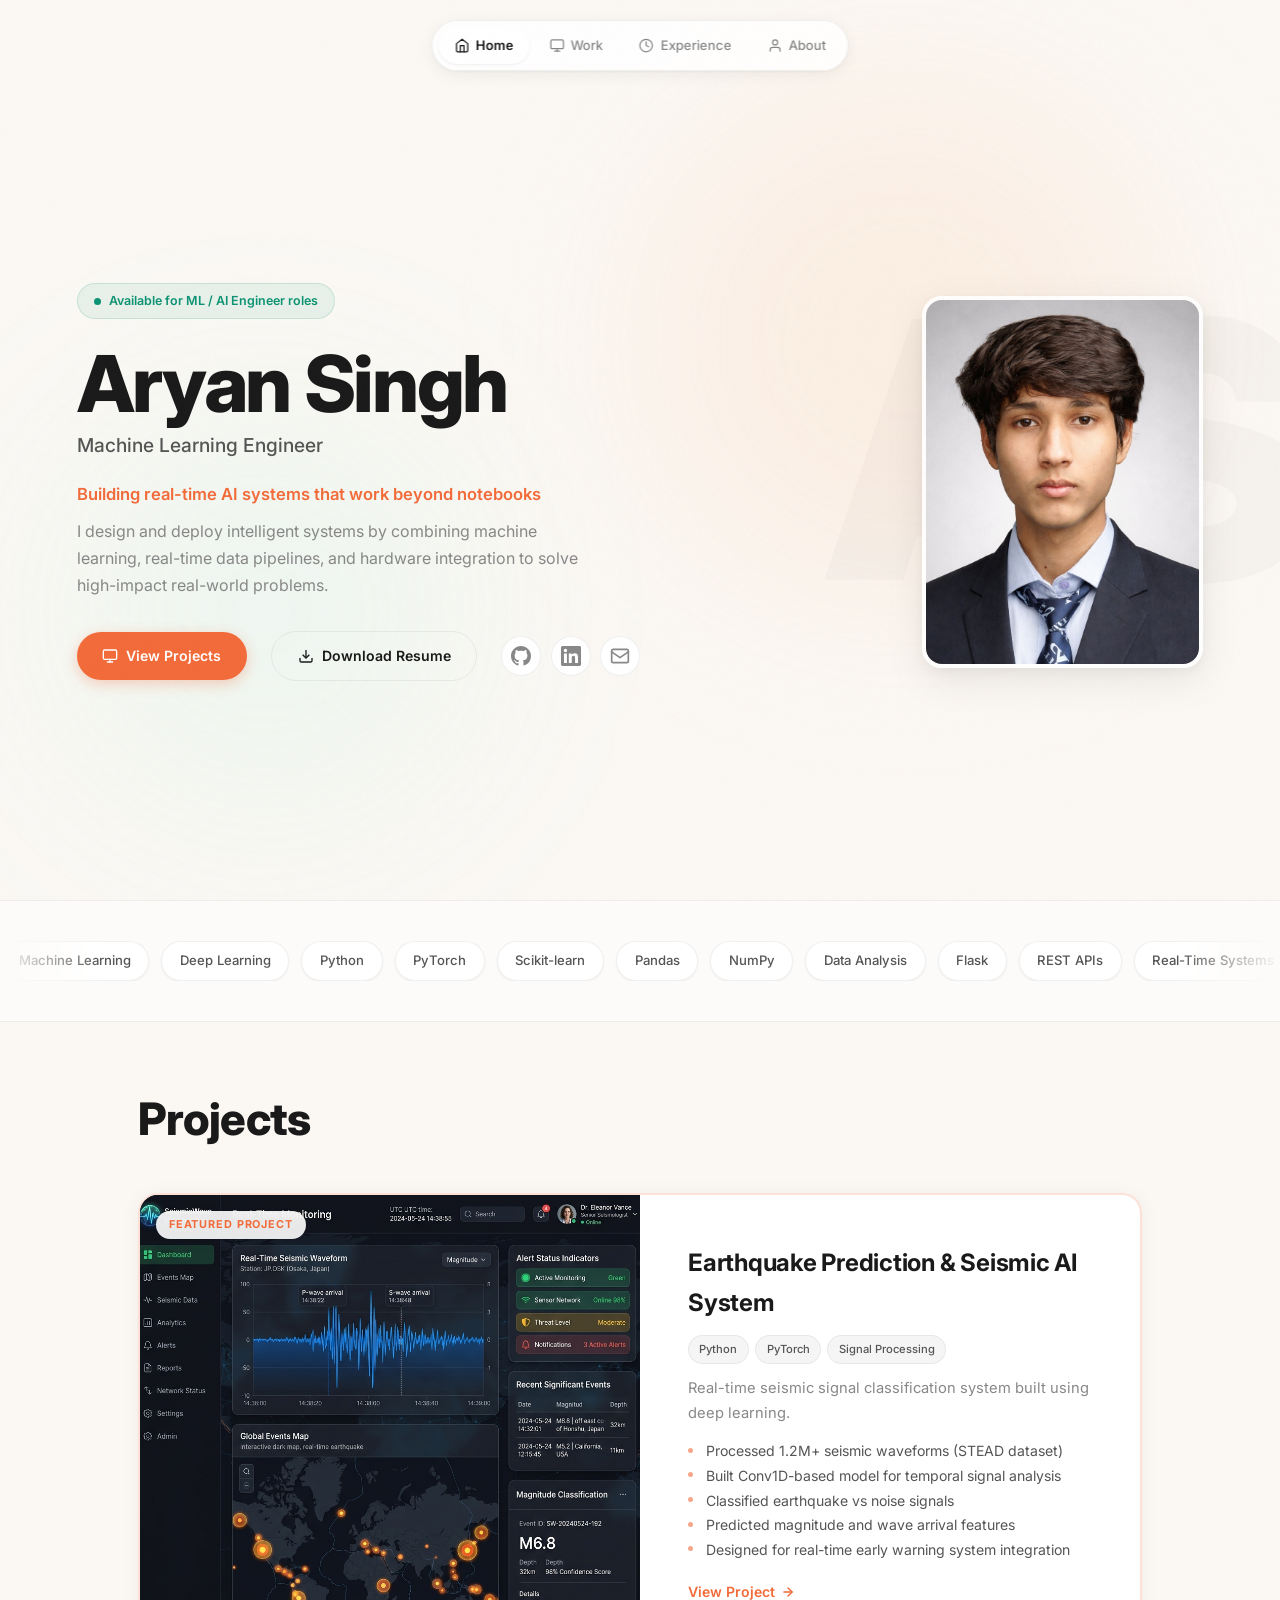
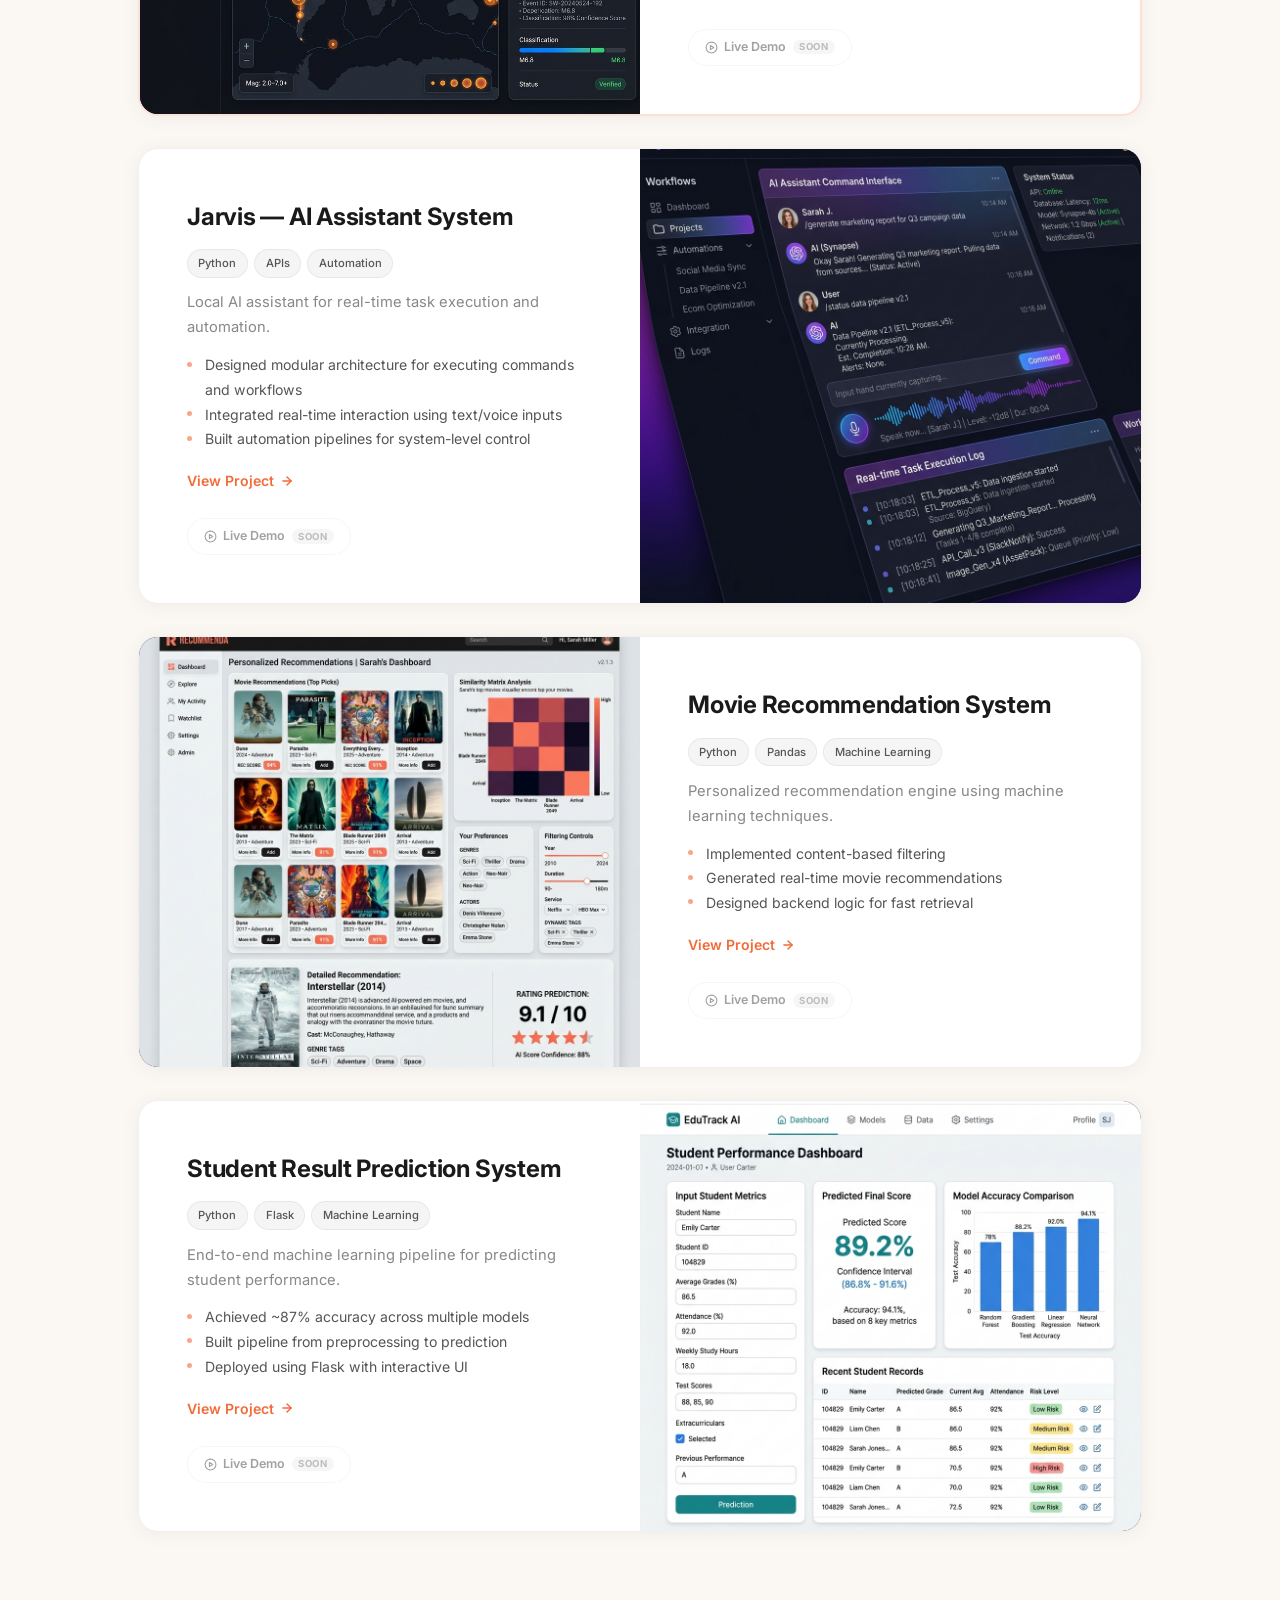
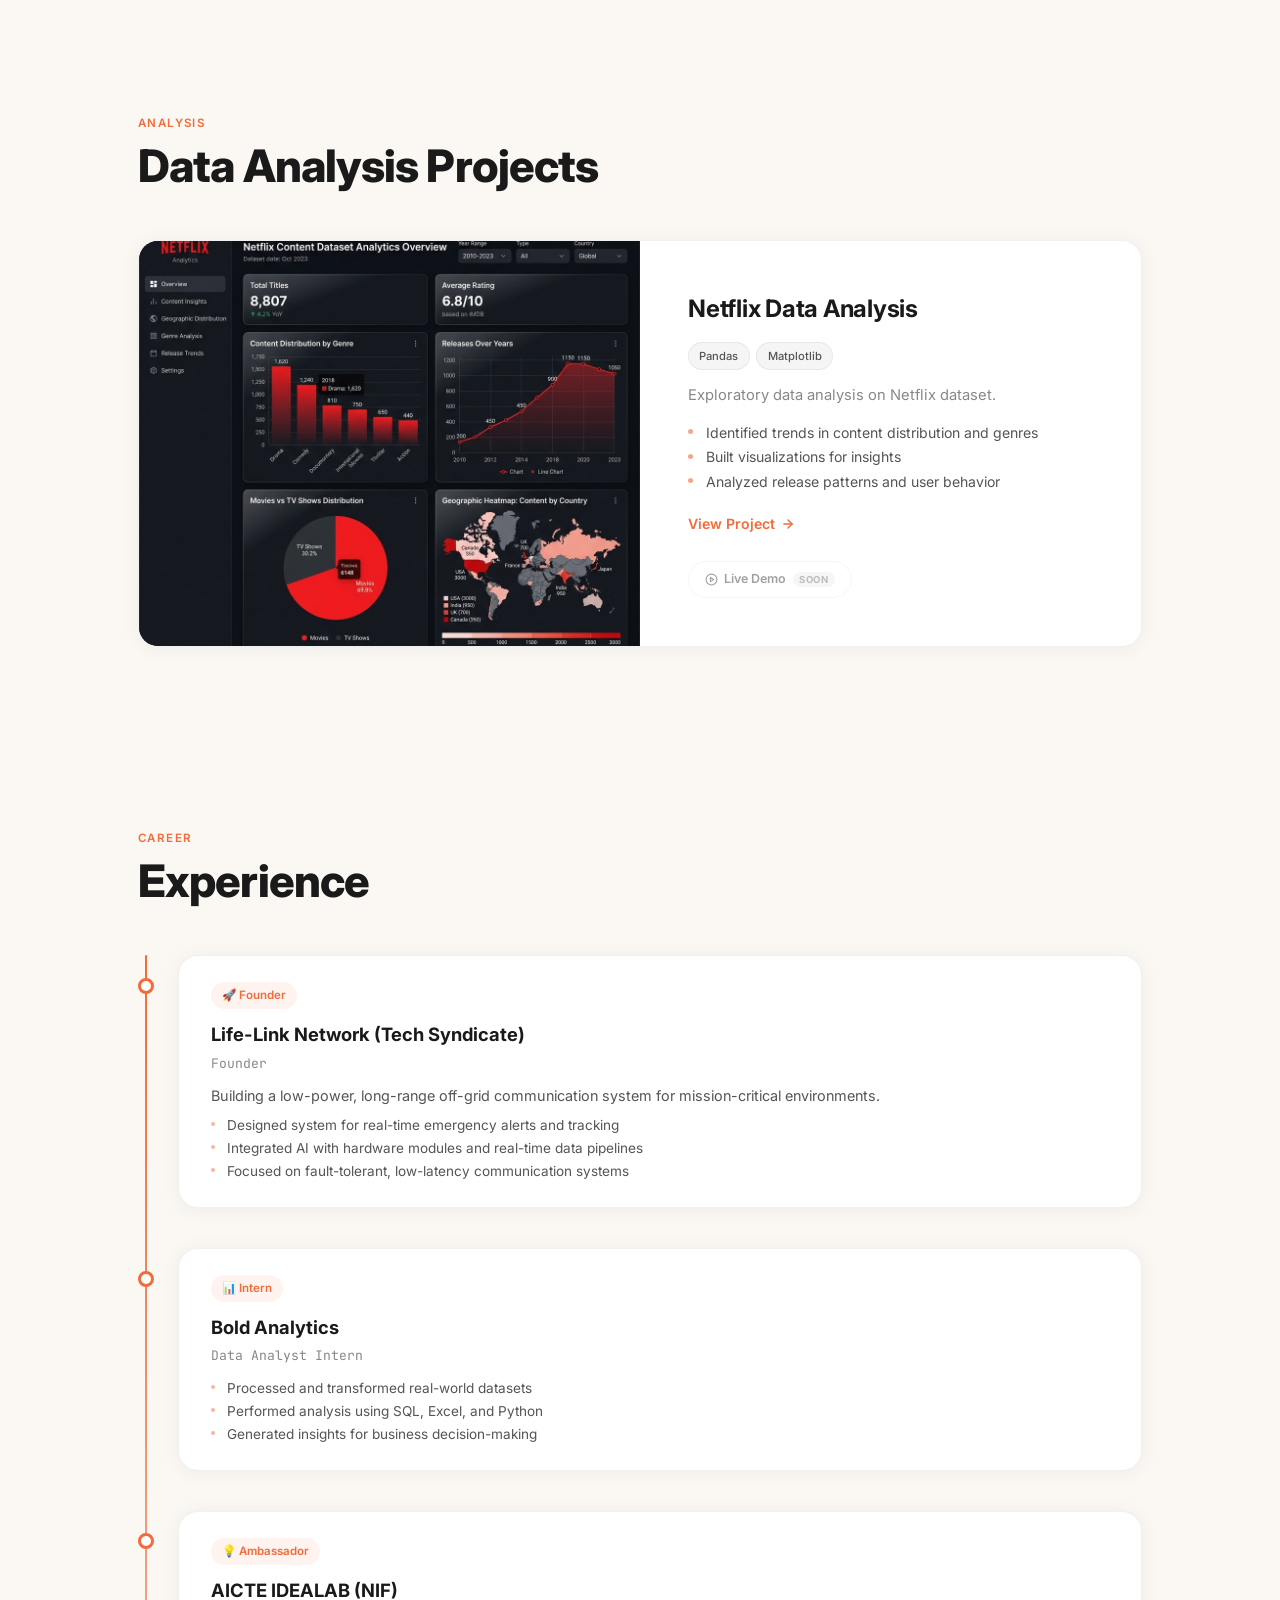
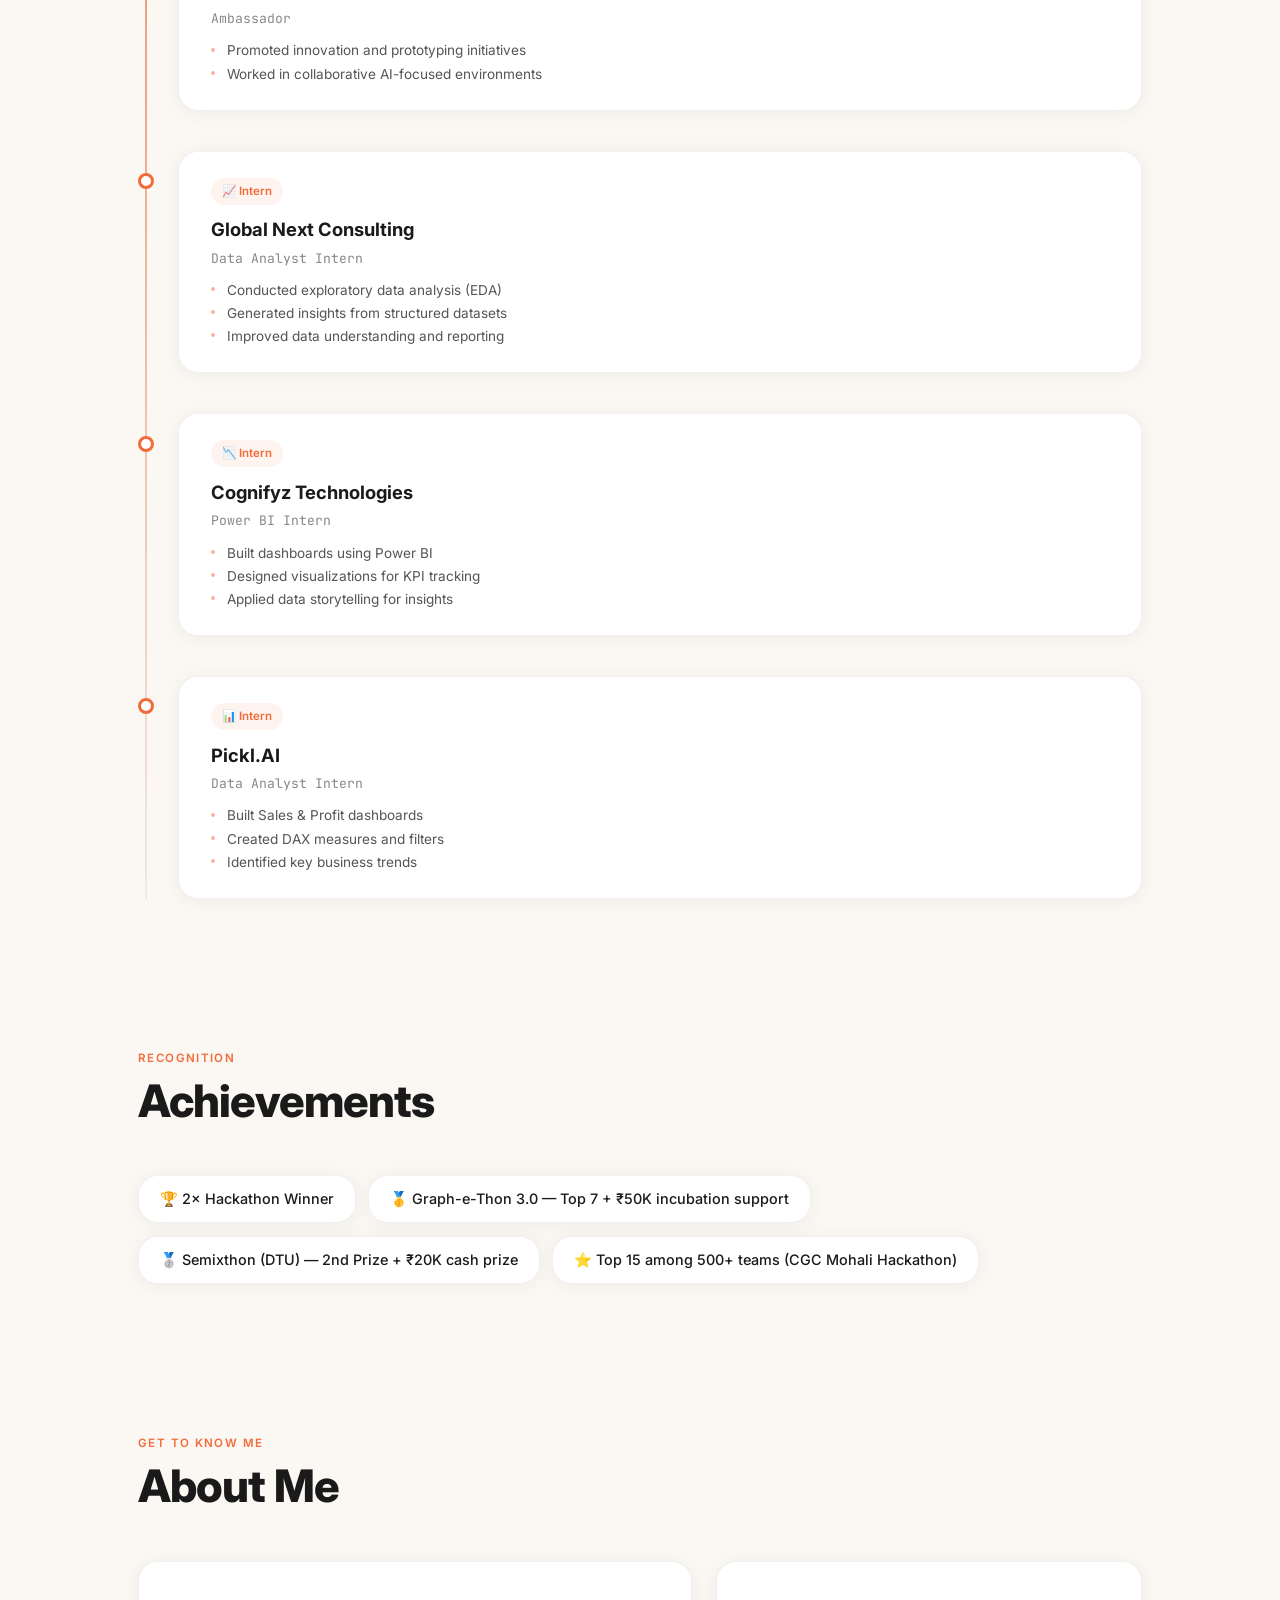
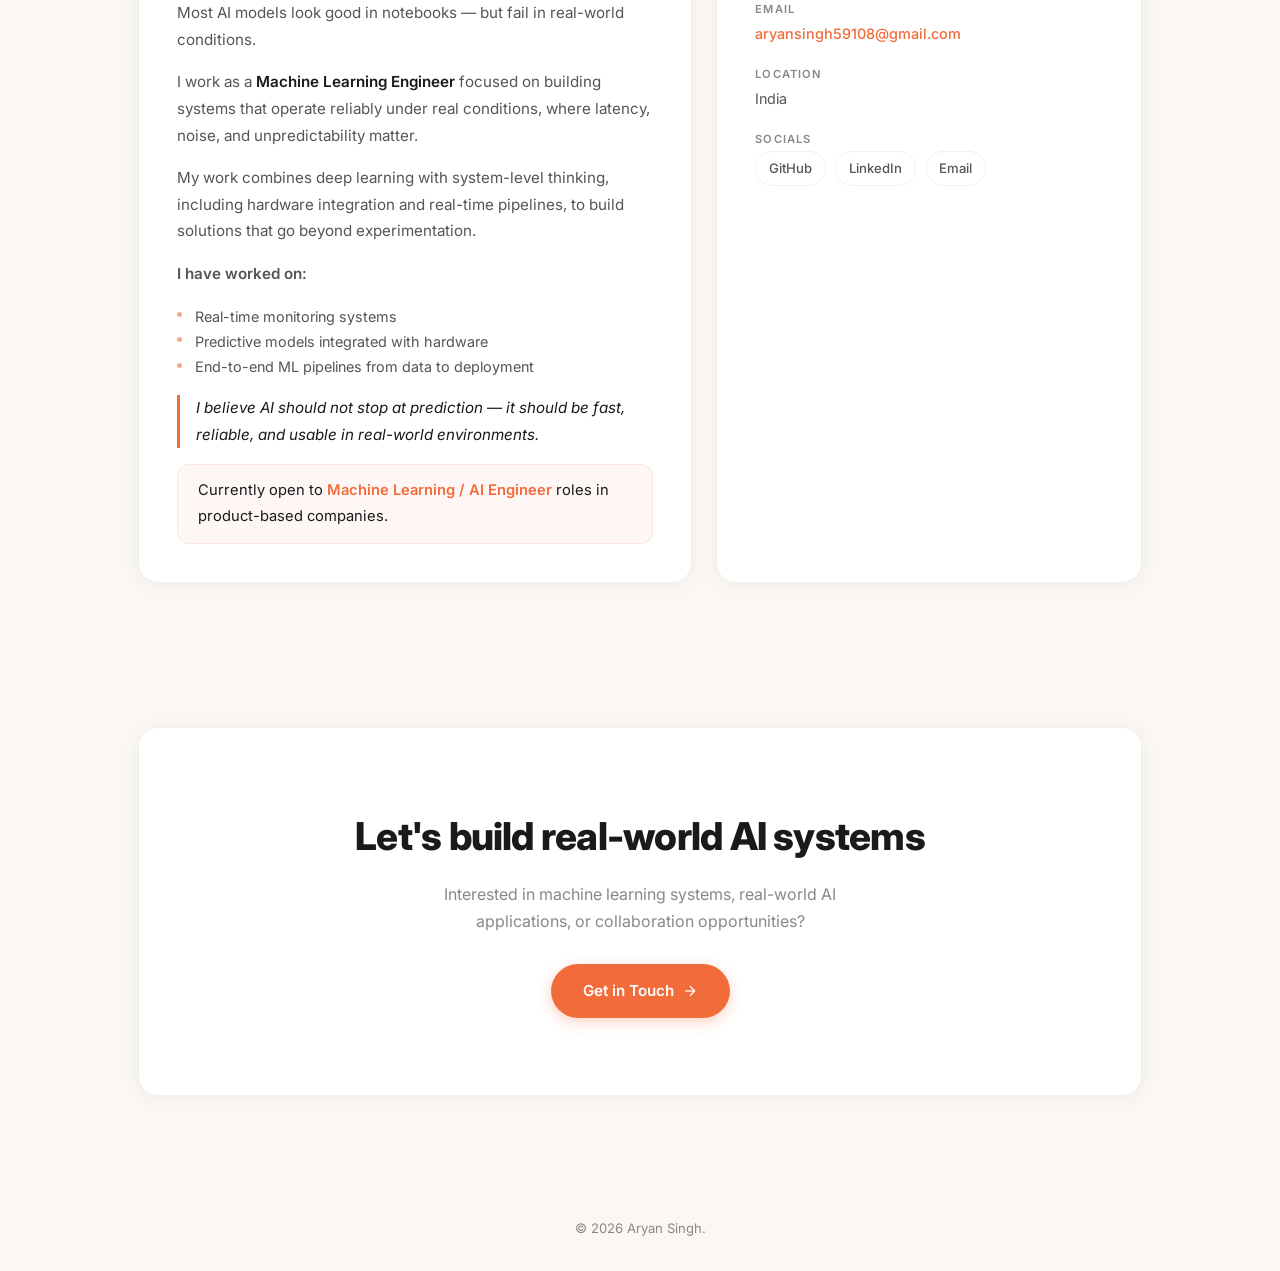
==== index.html @ 91d0535b "Initial portfolio setup" ====
<!doctype html>
<html lang="en">
  <head>
    <meta charset="utf-8" />
    <meta name="viewport" content="width=device-width, initial-scale=1" />
    <title>Aryan Singh — Machine Learning Engineer</title>
    <meta name="description" content="Aryan Singh is a Machine Learning Engineer building real-time AI systems that work beyond notebooks — combining deep learning, real-time pipelines, and hardware integration." />
    <link rel="preconnect" href="https://fonts.googleapis.com" />
    <link rel="preconnect" href="https://fonts.gstatic.com" crossorigin />
    <link href="https://fonts.googleapis.com/css2?family=Inter:wght@400;500;600;700;800;900&family=JetBrains+Mono:wght@400;500&display=swap" rel="stylesheet" />
    <link rel="stylesheet" href="css/styles.css" />
  </head>
  <body>

    <!-- Grain overlay -->
    <div class="grain" aria-hidden="true"></div>

    <!-- ─── FLOATING NAV ─── -->
    <nav class="floating-nav" id="floating-nav">
      <a href="#hero" class="nav-pill active" data-section="hero">
        <svg width="16" height="16" viewBox="0 0 24 24" fill="none" stroke="currentColor" stroke-width="2" stroke-linecap="round" stroke-linejoin="round"><path d="M3 9l9-7 9 7v11a2 2 0 01-2 2H5a2 2 0 01-2-2z"/><polyline points="9 22 9 12 15 12 15 22"/></svg>
        <span>Home</span>
      </a>
      <a href="#projects" class="nav-pill" data-section="projects">
        <svg width="16" height="16" viewBox="0 0 24 24" fill="none" stroke="currentColor" stroke-width="2" stroke-linecap="round" stroke-linejoin="round"><rect x="2" y="3" width="20" height="14" rx="2"/><line x1="8" y1="21" x2="16" y2="21"/><line x1="12" y1="17" x2="12" y2="21"/></svg>
        <span>Work</span>
      </a>
      <a href="#experience" class="nav-pill" data-section="experience">
        <svg width="16" height="16" viewBox="0 0 24 24" fill="none" stroke="currentColor" stroke-width="2" stroke-linecap="round" stroke-linejoin="round"><circle cx="12" cy="12" r="10"/><polyline points="12 6 12 12 16 14"/></svg>
        <span>Experience</span>
      </a>
      <a href="#about" class="nav-pill" data-section="about">
        <svg width="16" height="16" viewBox="0 0 24 24" fill="none" stroke="currentColor" stroke-width="2" stroke-linecap="round" stroke-linejoin="round"><path d="M20 21v-2a4 4 0 00-4-4H8a4 4 0 00-4 4v2"/><circle cx="12" cy="7" r="4"/></svg>
        <span>About</span>
      </a>
    </nav>

    <main>

      <!-- ─── HERO ─── -->
      <section class="hero" id="hero">
        <div class="hero-bg-initials" aria-hidden="true">AS</div>
        <div class="hero-glow hero-glow--peach" aria-hidden="true"></div>
        <div class="hero-glow hero-glow--mint" aria-hidden="true"></div>

        <div class="hero-content">
          <div class="availability-pill">
            <span class="avail-dot"></span>
            Available for ML / AI Engineer roles
          </div>

          <h1 class="hero-name">Aryan Singh</h1>
          <p class="hero-role">Machine Learning Engineer</p>
          <p class="hero-headline">Building real-time AI systems that work beyond notebooks</p>

          <p class="hero-intro">I design and deploy intelligent systems by combining machine learning, real-time data pipelines, and hardware integration to solve high-impact real-world problems.</p>

          <div class="hero-actions">
            <a class="btn btn-primary" href="#projects">
              <svg width="16" height="16" viewBox="0 0 24 24" fill="none" stroke="currentColor" stroke-width="2" stroke-linecap="round" stroke-linejoin="round"><rect x="2" y="3" width="20" height="14" rx="2"/><line x1="8" y1="21" x2="16" y2="21"/><line x1="12" y1="17" x2="12" y2="21"/></svg>
              View Projects
            </a>
            <a class="btn btn-ghost" href="#">
              <svg width="16" height="16" viewBox="0 0 24 24" fill="none" stroke="currentColor" stroke-width="2"><path d="M21 15v4a2 2 0 01-2 2H5a2 2 0 01-2-2v-4"/><polyline points="7 10 12 15 17 10"/><line x1="12" y1="15" x2="12" y2="3"/></svg>
              Download Resume
            </a>
            <div class="hero-socials">
              <a href="https://github.com/aryan-singh69" target="_blank" rel="noreferrer" aria-label="GitHub" class="social-icon">
                <svg width="20" height="20" viewBox="0 0 24 24" fill="currentColor"><path d="M12 0C5.37 0 0 5.37 0 12c0 5.31 3.435 9.795 8.205 11.385.6.105.825-.255.825-.57 0-.285-.015-1.23-.015-2.235-3.015.555-3.795-.735-4.035-1.41-.135-.345-.72-1.41-1.23-1.695-.42-.225-1.02-.78-.015-.795.945-.015 1.62.87 1.845 1.23 1.08 1.815 2.805 1.305 3.495.99.105-.78.42-1.305.765-1.605-2.67-.3-5.46-1.335-5.46-5.925 0-1.305.465-2.385 1.23-3.225-.12-.3-.54-1.53.12-3.18 0 0 1.005-.315 3.3 1.23.96-.27 1.98-.405 3-.405s2.04.135 3 .405c2.295-1.56 3.3-1.23 3.3-1.23.66 1.65.24 2.88.12 3.18.765.84 1.23 1.905 1.23 3.225 0 4.605-2.805 5.625-5.475 5.925.435.375.81 1.095.81 2.22 0 1.605-.015 2.895-.015 3.3 0 .315.225.69.825.57A12.02 12.02 0 0024 12c0-6.63-5.37-12-12-12z"/></svg>
              </a>
              <a href="https://www.linkedin.com/in/aryan-singh-4b1992323/" target="_blank" rel="noreferrer" aria-label="LinkedIn" class="social-icon">
                <svg width="20" height="20" viewBox="0 0 24 24" fill="currentColor"><path d="M20.447 20.452h-3.554v-5.569c0-1.328-.027-3.037-1.852-3.037-1.853 0-2.136 1.445-2.136 2.939v5.667H9.351V9h3.414v1.561h.046c.477-.9 1.637-1.85 3.37-1.85 3.601 0 4.267 2.37 4.267 5.455v6.286zM5.337 7.433a2.062 2.062 0 01-2.063-2.065 2.064 2.064 0 112.063 2.065zm1.782 13.019H3.555V9h3.564v11.452zM22.225 0H1.771C.792 0 0 .774 0 1.729v20.542C0 23.227.792 24 1.771 24h20.451C23.2 24 24 23.227 24 22.271V1.729C24 .774 23.2 0 22.222 0h.003z"/></svg>
              </a>
              <a href="mailto:aryansingh59108@gmail.com" aria-label="Email" class="social-icon">
                <svg width="20" height="20" viewBox="0 0 24 24" fill="none" stroke="currentColor" stroke-width="2" stroke-linecap="round" stroke-linejoin="round"><rect x="2" y="4" width="20" height="16" rx="2"/><path d="M22 7l-10 7L2 7"/></svg>
              </a>
            </div>
          </div>
        </div>

        <!-- Profile image -->
        <div class="hero-image-wrap">
          <div class="hero-image-frame">
            <img src="assets/images/profile.jpg" alt="Aryan Singh" class="hero-image" />
          </div>
        </div>
      </section>

      <!-- ─── SKILLS MARQUEE ─── -->
      <section class="marquee-section" aria-label="Skills">
        <div class="marquee-track">
          <div class="marquee-inner">
            <span class="skill-chip">Machine Learning</span>
            <span class="skill-chip">Deep Learning</span>
            <span class="skill-chip">Python</span>
            <span class="skill-chip">PyTorch</span>
            <span class="skill-chip">Scikit-learn</span>
            <span class="skill-chip">Pandas</span>
            <span class="skill-chip">NumPy</span>
            <span class="skill-chip">Data Analysis</span>
            <span class="skill-chip">Flask</span>
            <span class="skill-chip">REST APIs</span>
            <span class="skill-chip">Real-Time Systems</span>
            <span class="skill-chip">Data Pipelines</span>
            <!-- Duplicate for seamless loop -->
            <span class="skill-chip">Machine Learning</span>
            <span class="skill-chip">Deep Learning</span>
            <span class="skill-chip">Python</span>
            <span class="skill-chip">PyTorch</span>
            <span class="skill-chip">Scikit-learn</span>
            <span class="skill-chip">Pandas</span>
            <span class="skill-chip">NumPy</span>
            <span class="skill-chip">Data Analysis</span>
            <span class="skill-chip">Flask</span>
            <span class="skill-chip">REST APIs</span>
            <span class="skill-chip">Real-Time Systems</span>
            <span class="skill-chip">Data Pipelines</span>
          </div>
        </div>
      </section>

      <!-- ─── PROJECTS ─── -->
      <section class="content-section" id="projects">
        <div class="section-header">
          <h2 class="section-title">Projects</h2>
        </div>

        <!-- Project 1: Featured — Earthquake -->
        <div class="project-card project-card--featured" data-reveal>
          <div class="project-visual">
            <img src="assets/images/projects/earthquake.png" alt="Earthquake AI Dashboard" class="project-preview" />
            <span class="featured-badge">Featured Project</span>
          </div>
          <div class="project-info">
            <h3 class="project-name">Earthquake Prediction &amp; Seismic AI System</h3>
            <div class="project-tags">
              <span>Python</span><span>PyTorch</span><span>Signal Processing</span>
            </div>
            <p class="project-desc">Real-time seismic signal classification system built using deep learning.</p>
            <ul class="project-bullets">
              <li>Processed 1.2M+ seismic waveforms (STEAD dataset)</li>
              <li>Built Conv1D-based model for temporal signal analysis</li>
              <li>Classified earthquake vs noise signals</li>
              <li>Predicted magnitude and wave arrival features</li>
              <li>Designed for real-time early warning system integration</li>
            </ul>
            <a class="project-link" href="pages/earthquake.html">
              View Project
              <svg width="14" height="14" viewBox="0 0 24 24" fill="none" stroke="currentColor" stroke-width="2.5" stroke-linecap="round" stroke-linejoin="round"><line x1="5" y1="12" x2="19" y2="12"/><polyline points="12 5 19 12 12 19"/></svg>
            </a>
            <div class="project-actions">
              <span class="action-btn action-btn--disabled" data-demo-link="">
                <svg viewBox="0 0 24 24" fill="none" stroke="currentColor" stroke-width="2" stroke-linecap="round" stroke-linejoin="round"><circle cx="12" cy="12" r="10"/><polygon points="10 8 16 12 10 16 10 8"/></svg>
                Live Demo
                <span class="action-badge badge-soon">Soon</span>
              </span>

            </div>
          </div>
        </div>

        <!-- Project 2: Jarvis -->
        <div class="project-card project-card--reverse" data-reveal>
          <div class="project-visual">
            <img src="assets/images/projects/jarvis.png" alt="Jarvis AI Assistant" class="project-preview" />
          </div>
          <div class="project-info">
            <h3 class="project-name">Jarvis — AI Assistant System</h3>
            <div class="project-tags">
              <span>Python</span><span>APIs</span><span>Automation</span>
            </div>
            <p class="project-desc">Local AI assistant for real-time task execution and automation.</p>
            <ul class="project-bullets">
              <li>Designed modular architecture for executing commands and workflows</li>
              <li>Integrated real-time interaction using text/voice inputs</li>
              <li>Built automation pipelines for system-level control</li>
            </ul>
            <a class="project-link" href="pages/jarvis.html">
              View Project
              <svg width="14" height="14" viewBox="0 0 24 24" fill="none" stroke="currentColor" stroke-width="2.5" stroke-linecap="round" stroke-linejoin="round"><line x1="5" y1="12" x2="19" y2="12"/><polyline points="12 5 19 12 12 19"/></svg>
            </a>
            <div class="project-actions">
              <span class="action-btn action-btn--disabled" data-demo-link="">
                <svg viewBox="0 0 24 24" fill="none" stroke="currentColor" stroke-width="2" stroke-linecap="round" stroke-linejoin="round"><circle cx="12" cy="12" r="10"/><polygon points="10 8 16 12 10 16 10 8"/></svg>
                Live Demo
                <span class="action-badge badge-soon">Soon</span>
              </span>

            </div>
          </div>
        </div>

        <!-- Project 3: Movie Recommendation -->
        <div class="project-card" data-reveal>
          <div class="project-visual">
            <img src="assets/images/projects/movie.png" alt="Movie Recommendation System" class="project-preview" />
          </div>
          <div class="project-info">
            <h3 class="project-name">Movie Recommendation System</h3>
            <div class="project-tags">
              <span>Python</span><span>Pandas</span><span>Machine Learning</span>
            </div>
            <p class="project-desc">Personalized recommendation engine using machine learning techniques.</p>
            <ul class="project-bullets">
              <li>Implemented content-based filtering</li>
              <li>Generated real-time movie recommendations</li>
              <li>Designed backend logic for fast retrieval</li>
            </ul>
            <a class="project-link" href="pages/movie.html">
              View Project
              <svg width="14" height="14" viewBox="0 0 24 24" fill="none" stroke="currentColor" stroke-width="2.5" stroke-linecap="round" stroke-linejoin="round"><line x1="5" y1="12" x2="19" y2="12"/><polyline points="12 5 19 12 12 19"/></svg>
            </a>
            <div class="project-actions">
              <span class="action-btn action-btn--disabled" data-demo-link="">
                <svg viewBox="0 0 24 24" fill="none" stroke="currentColor" stroke-width="2" stroke-linecap="round" stroke-linejoin="round"><circle cx="12" cy="12" r="10"/><polygon points="10 8 16 12 10 16 10 8"/></svg>
                Live Demo
                <span class="action-badge badge-soon">Soon</span>
              </span>

            </div>
          </div>
        </div>

        <!-- Project 4: Student Result Prediction -->
        <div class="project-card project-card--reverse" data-reveal>
          <div class="project-visual">
            <img src="assets/images/projects/student.png" alt="Student Prediction Dashboard" class="project-preview" />
          </div>
          <div class="project-info">
            <h3 class="project-name">Student Result Prediction System</h3>
            <div class="project-tags">
              <span>Python</span><span>Flask</span><span>Machine Learning</span>
            </div>
            <p class="project-desc">End-to-end machine learning pipeline for predicting student performance.</p>
            <ul class="project-bullets">
              <li>Achieved ~87% accuracy across multiple models</li>
              <li>Built pipeline from preprocessing to prediction</li>
              <li>Deployed using Flask with interactive UI</li>
            </ul>
            <a class="project-link" href="pages/student.html">
              View Project
              <svg width="14" height="14" viewBox="0 0 24 24" fill="none" stroke="currentColor" stroke-width="2.5" stroke-linecap="round" stroke-linejoin="round"><line x1="5" y1="12" x2="19" y2="12"/><polyline points="12 5 19 12 12 19"/></svg>
            </a>
            <div class="project-actions">
              <span class="action-btn action-btn--disabled" data-demo-link="">
                <svg viewBox="0 0 24 24" fill="none" stroke="currentColor" stroke-width="2" stroke-linecap="round" stroke-linejoin="round"><circle cx="12" cy="12" r="10"/><polygon points="10 8 16 12 10 16 10 8"/></svg>
                Live Demo
                <span class="action-badge badge-soon">Soon</span>
              </span>

            </div>
          </div>
        </div>
      </section>

      <!-- ─── DATA ANALYSIS ─── -->
      <section class="content-section" id="data-analysis">
        <div class="section-header">
          <span class="section-tag">Analysis</span>
          <h2 class="section-title">Data Analysis Projects</h2>
        </div>

        <div class="project-card" data-reveal>
          <div class="project-visual">
            <img src="assets/images/projects/netflix.png" alt="Netflix Data Analysis" class="project-preview" />
          </div>
          <div class="project-info">
            <h3 class="project-name">Netflix Data Analysis</h3>
            <div class="project-tags">
              <span>Pandas</span><span>Matplotlib</span>
            </div>
            <p class="project-desc">Exploratory data analysis on Netflix dataset.</p>
            <ul class="project-bullets">
              <li>Identified trends in content distribution and genres</li>
              <li>Built visualizations for insights</li>
              <li>Analyzed release patterns and user behavior</li>
            </ul>
            <a class="project-link" href="pages/netflix.html">
              View Project
              <svg width="14" height="14" viewBox="0 0 24 24" fill="none" stroke="currentColor" stroke-width="2.5" stroke-linecap="round" stroke-linejoin="round"><line x1="5" y1="12" x2="19" y2="12"/><polyline points="12 5 19 12 12 19"/></svg>
            </a>
            <div class="project-actions">
              <span class="action-btn action-btn--disabled" data-demo-link="">
                <svg viewBox="0 0 24 24" fill="none" stroke="currentColor" stroke-width="2" stroke-linecap="round" stroke-linejoin="round"><circle cx="12" cy="12" r="10"/><polygon points="10 8 16 12 10 16 10 8"/></svg>
                Live Demo
                <span class="action-badge badge-soon">Soon</span>
              </span>

            </div>
          </div>
        </div>
      </section>

      <!-- ─── EXPERIENCE ─── -->
      <section class="content-section" id="experience">
        <div class="section-header">
          <span class="section-tag">Career</span>
          <h2 class="section-title">Experience</h2>
        </div>

        <div class="timeline">
          <div class="timeline-item" data-reveal>
            <div class="timeline-dot"></div>
            <div class="timeline-card">
              <span class="timeline-badge">🚀 Founder</span>
              <h3>Life-Link Network (Tech Syndicate)</h3>
              <p class="timeline-sub">Founder</p>
              <p class="timeline-desc">Building a low-power, long-range off-grid communication system for mission-critical environments.</p>
              <ul class="timeline-bullets">
                <li>Designed system for real-time emergency alerts and tracking</li>
                <li>Integrated AI with hardware modules and real-time data pipelines</li>
                <li>Focused on fault-tolerant, low-latency communication systems</li>
              </ul>
            </div>
          </div>

          <div class="timeline-item" data-reveal>
            <div class="timeline-dot"></div>
            <div class="timeline-card">
              <span class="timeline-badge">📊 Intern</span>
              <h3>Bold Analytics</h3>
              <p class="timeline-sub">Data Analyst Intern</p>
              <ul class="timeline-bullets">
                <li>Processed and transformed real-world datasets</li>
                <li>Performed analysis using SQL, Excel, and Python</li>
                <li>Generated insights for business decision-making</li>
              </ul>
            </div>
          </div>

          <div class="timeline-item" data-reveal>
            <div class="timeline-dot"></div>
            <div class="timeline-card">
              <span class="timeline-badge">💡 Ambassador</span>
              <h3>AICTE IDEALAB (NIF)</h3>
              <p class="timeline-sub">Ambassador</p>
              <ul class="timeline-bullets">
                <li>Promoted innovation and prototyping initiatives</li>
                <li>Worked in collaborative AI-focused environments</li>
              </ul>
            </div>
          </div>

          <div class="timeline-item" data-reveal>
            <div class="timeline-dot"></div>
            <div class="timeline-card">
              <span class="timeline-badge">📈 Intern</span>
              <h3>Global Next Consulting</h3>
              <p class="timeline-sub">Data Analyst Intern</p>
              <ul class="timeline-bullets">
                <li>Conducted exploratory data analysis (EDA)</li>
                <li>Generated insights from structured datasets</li>
                <li>Improved data understanding and reporting</li>
              </ul>
            </div>
          </div>

          <div class="timeline-item" data-reveal>
            <div class="timeline-dot"></div>
            <div class="timeline-card">
              <span class="timeline-badge">📉 Intern</span>
              <h3>Cognifyz Technologies</h3>
              <p class="timeline-sub">Power BI Intern</p>
              <ul class="timeline-bullets">
                <li>Built dashboards using Power BI</li>
                <li>Designed visualizations for KPI tracking</li>
                <li>Applied data storytelling for insights</li>
              </ul>
            </div>
          </div>

          <div class="timeline-item" data-reveal>
            <div class="timeline-dot"></div>
            <div class="timeline-card">
              <span class="timeline-badge">📊 Intern</span>
              <h3>Pickl.AI</h3>
              <p class="timeline-sub">Data Analyst Intern</p>
              <ul class="timeline-bullets">
                <li>Built Sales &amp; Profit dashboards</li>
                <li>Created DAX measures and filters</li>
                <li>Identified key business trends</li>
              </ul>
            </div>
          </div>
        </div>
      </section>

      <!-- ─── ACHIEVEMENTS ─── -->
      <section class="content-section" id="achievements">
        <div class="section-header">
          <span class="section-tag">Recognition</span>
          <h2 class="section-title">Achievements</h2>
        </div>

        <div class="achievements-row" data-reveal>
          <div class="achievement-chip">🏆 2× Hackathon Winner</div>
          <div class="achievement-chip">🥇 Graph-e-Thon 3.0 — Top 7 + ₹50K incubation support</div>
          <div class="achievement-chip">🥈 Semixthon (DTU) — 2nd Prize + ₹20K cash prize</div>
          <div class="achievement-chip">⭐ Top 15 among 500+ teams (CGC Mohali Hackathon)</div>
        </div>
      </section>

      <!-- ─── ABOUT ─── -->
      <section class="content-section" id="about">
        <div class="section-header">
          <span class="section-tag">Get to know me</span>
          <h2 class="section-title">About Me</h2>
        </div>

        <div class="about-duo">
          <!-- Left card -->
          <div class="about-card about-card--main" data-reveal>
            <p>Most AI models look good in notebooks — but fail in real-world conditions.</p>
            <p>I work as a <strong>Machine Learning Engineer</strong> focused on building systems that operate reliably under real conditions, where latency, noise, and unpredictability matter.</p>
            <p>My work combines deep learning with system-level thinking, including hardware integration and real-time pipelines, to build solutions that go beyond experimentation.</p>

            <div class="about-list-block">
              <p class="about-list-heading">I have worked on:</p>
              <ul class="about-list">
                <li>Real-time monitoring systems</li>
                <li>Predictive models integrated with hardware</li>
                <li>End-to-end ML pipelines from data to deployment</li>
              </ul>
            </div>

            <p class="about-belief">I believe AI should not stop at prediction — it should be fast, reliable, and usable in real-world environments.</p>
            <p class="about-cta-text">Currently open to <strong>Machine Learning / AI Engineer</strong> roles in product-based companies.</p>
          </div>

          <!-- Right card -->
          <div class="about-card about-card--contact" data-reveal>
            <div class="about-contact-item">
              <span class="about-contact-label">Email</span>
              <a href="mailto:aryansingh59108@gmail.com">aryansingh59108@gmail.com</a>
            </div>
            <div class="about-contact-item">
              <span class="about-contact-label">Location</span>
              <span>India</span>
            </div>
            <div class="about-contact-item">
              <span class="about-contact-label">Socials</span>
              <div class="about-socials">
                <a href="https://github.com/aryan-singh69" target="_blank" rel="noreferrer">GitHub</a>
                <a href="https://www.linkedin.com/in/aryan-singh-4b1992323/" target="_blank" rel="noreferrer">LinkedIn</a>
                <a href="mailto:aryansingh59108@gmail.com">Email</a>
              </div>
            </div>
          </div>
        </div>
      </section>

      <!-- ─── CONTACT CTA ─── -->
      <section class="content-section cta-section" id="contact">
        <div class="cta-card" data-reveal>
          <h2>Let's build real-world AI systems</h2>
          <p>Interested in machine learning systems, real-world AI applications, or collaboration opportunities?</p>
          <a class="btn btn-primary btn-lg" href="mailto:aryansingh59108@gmail.com">
            Get in Touch
            <svg width="16" height="16" viewBox="0 0 24 24" fill="none" stroke="currentColor" stroke-width="2"><line x1="5" y1="12" x2="19" y2="12"/><polyline points="12 5 19 12 12 19"/></svg>
          </a>
        </div>
      </section>

    </main>

    <footer class="footer">
      <p>&copy; 2026 Aryan Singh.</p>
    </footer>

    <script src="js/script.js"></script>
  </body>
</html>
---- css/styles.css ----
/* ═══════════════════════════════════════════════════════
   Aryan Singh — ML Portfolio
   Warm light theme · Cream + peach/mint glow
   ═══════════════════════════════════════════════════════ */

/* ─── DESIGN TOKENS ─── */
:root {
  --bg:        #FBF8F4;
  --bg-card:   #FFFFFF;
  --text:      #1A1A1A;
  --text-secondary: #555555;
  --text-muted: #888888;
  --accent:    #F26B3A;
  --accent-hover: #E05520;
  --teal:      #0D9373;
  --teal-bg:   rgba(13, 147, 115, 0.08);
  --border:    rgba(0, 0, 0, 0.06);
  --shadow-sm: 0 1px 3px rgba(0,0,0,0.04), 0 1px 2px rgba(0,0,0,0.03);
  --shadow-md: 0 4px 16px rgba(0,0,0,0.06), 0 1px 3px rgba(0,0,0,0.04);
  --shadow-lg: 0 12px 40px rgba(0,0,0,0.08), 0 4px 12px rgba(0,0,0,0.04);
  --shadow-card: 0 2px 20px rgba(0,0,0,0.05);
  --radius:    20px;
  --radius-sm: 12px;
  --radius-pill: 999px;
  --font: 'Inter', -apple-system, system-ui, sans-serif;
  --font-mono: 'JetBrains Mono', monospace;
  --ease: cubic-bezier(0.25, 0.46, 0.45, 0.94);
  --ease-out: cubic-bezier(0.22, 1, 0.36, 1);
  --ease-spring: cubic-bezier(0.34, 1.56, 0.64, 1);
}

/* ─── RESET ─── */
*, *::before, *::after { margin: 0; padding: 0; box-sizing: border-box; }
html { scroll-behavior: smooth; scroll-padding-top: 80px; }
body {
  background: var(--bg);
  color: var(--text);
  font-family: var(--font);
  line-height: 1.65;
  overflow-x: hidden;
  -webkit-font-smoothing: antialiased;
}
a { color: inherit; text-decoration: none; }
img { max-width: 100%; display: block; }
button { cursor: pointer; }

/* ─── GRAIN TEXTURE ─── */
.grain {
  position: fixed;
  inset: 0;
  z-index: 9999;
  pointer-events: none;
  opacity: 0.35;
  background-image: url("data:image/svg+xml,%3Csvg viewBox='0 0 256 256' xmlns='http://www.w3.org/2000/svg'%3E%3Cfilter id='n'%3E%3CfeTurbulence type='fractalNoise' baseFrequency='0.85' numOctaves='4' stitchTiles='stitch'/%3E%3C/filter%3E%3Crect width='100%25' height='100%25' filter='url(%23n)' opacity='0.04'/%3E%3C/svg%3E");
  background-repeat: repeat;
}

/* ─── SCROLLBAR ─── */
::-webkit-scrollbar { width: 6px; }
::-webkit-scrollbar-track { background: var(--bg); }
::-webkit-scrollbar-thumb { background: rgba(0,0,0,0.12); border-radius: 3px; }
::-webkit-scrollbar-thumb:hover { background: rgba(0,0,0,0.2); }

/* ═════════════════════════════
   FLOATING NAV
   ═════════════════════════════ */
.floating-nav {
  position: fixed;
  top: 1.25rem;
  left: 50%;
  transform: translateX(-50%);
  z-index: 1000;
  display: flex;
  gap: 0.25rem;
  padding: 0.35rem;
  background: rgba(255, 255, 255, 0.85);
  backdrop-filter: blur(20px);
  -webkit-backdrop-filter: blur(20px);
  border-radius: var(--radius-pill);
  border: 1px solid var(--border);
  box-shadow: var(--shadow-md);
}
.nav-pill {
  display: flex;
  align-items: center;
  gap: 0.4rem;
  padding: 0.5rem 1rem;
  border-radius: var(--radius-pill);
  font-size: 0.82rem;
  font-weight: 500;
  color: var(--text-muted);
  transition: all 0.3s var(--ease);
  white-space: nowrap;
}
.nav-pill svg {
  width: 15px;
  height: 15px;
  flex-shrink: 0;
}
.nav-pill:hover {
  color: var(--text);
  background: rgba(0,0,0,0.04);
}
.nav-pill.active {
  color: var(--text);
  background: var(--bg-card);
  box-shadow: var(--shadow-sm);
  font-weight: 600;
}

/* ═════════════════════════════
   HERO
   ═════════════════════════════ */
.hero {
  position: relative;
  min-height: 100vh;
  min-height: 100dvh;
  display: flex;
  align-items: center;
  justify-content: space-between;
  gap: 3rem;
  padding: 8rem clamp(2rem, 6vw, 6rem) 4rem;
  max-width: 1300px;
  margin: 0 auto;
  overflow: hidden;
}

/* Faded initials */
.hero-bg-initials {
  position: absolute;
  right: -2%;
  top: 50%;
  transform: translateY(-50%);
  font-size: clamp(18rem, 28vw, 32rem);
  font-weight: 900;
  color: rgba(0, 0, 0, 0.025);
  line-height: 0.85;
  letter-spacing: -0.04em;
  pointer-events: none;
  user-select: none;
  z-index: 0;
}

/* Background glows */
.hero-glow {
  position: absolute;
  border-radius: 50%;
  filter: blur(100px);
  pointer-events: none;
  z-index: 0;
}
.hero-glow--peach {
  width: 500px;
  height: 500px;
  top: 10%;
  right: 10%;
  background: rgba(255, 180, 130, 0.15);
}
.hero-glow--mint {
  width: 400px;
  height: 400px;
  bottom: 10%;
  left: 5%;
  background: rgba(130, 230, 200, 0.1);
}

.hero-content {
  position: relative;
  z-index: 1;
  flex: 1;
  max-width: 620px;
}

/* Availability pill */
.availability-pill {
  display: inline-flex;
  align-items: center;
  gap: 0.5rem;
  padding: 0.4rem 1rem;
  border-radius: var(--radius-pill);
  background: var(--teal-bg);
  color: var(--teal);
  font-size: 0.78rem;
  font-weight: 600;
  margin-bottom: 1.5rem;
  border: 1px solid rgba(13, 147, 115, 0.15);
}
.avail-dot {
  width: 7px;
  height: 7px;
  border-radius: 50%;
  background: var(--teal);
  animation: pulse-dot 2s ease-in-out infinite;
}

.hero-name {
  font-size: clamp(3rem, 5.5vw + 0.5rem, 5.5rem);
  font-weight: 800;
  line-height: 1.05;
  letter-spacing: -0.03em;
  color: var(--text);
  margin-bottom: 0.3rem;
}
.hero-role {
  font-size: clamp(1.1rem, 1.5vw, 1.5rem);
  font-weight: 500;
  color: var(--text-secondary);
  margin-bottom: 1.2rem;
}
.hero-headline {
  font-size: clamp(1rem, 1.3vw, 1.2rem);
  font-weight: 600;
  color: var(--accent);
  margin-bottom: 0.6rem;
}
.hero-intro {
  font-size: 1rem;
  color: var(--text-muted);
  line-height: 1.7;
  max-width: 520px;
  margin-bottom: 2rem;
}

.hero-actions {
  display: flex;
  align-items: center;
  gap: 1.5rem;
  flex-wrap: wrap;
}
.hero-socials {
  display: flex;
  gap: 0.6rem;
}
.social-icon {
  display: flex;
  align-items: center;
  justify-content: center;
  width: 40px;
  height: 40px;
  border-radius: 50%;
  border: 1px solid var(--border);
  color: var(--text-muted);
  background: var(--bg-card);
  transition: all 0.3s var(--ease);
}
.social-icon:hover {
  color: var(--text);
  border-color: rgba(0,0,0,0.15);
  box-shadow: var(--shadow-sm);
  transform: translateY(-2px);
}

/* Hero profile image */
.hero-image-wrap {
  position: relative;
  z-index: 1;
  flex-shrink: 0;
}
.hero-image-frame {
  width: clamp(260px, 22vw, 340px);
  border-radius: var(--radius);
  overflow: hidden;
  box-shadow: var(--shadow-lg);
  border: 4px solid rgba(255,255,255,0.9);
}
.hero-image {
  width: 100%;
  height: auto;
  display: block;
  aspect-ratio: 3 / 4;
  object-fit: cover;
}

/* ═════════════════════════════
   BUTTONS
   ═════════════════════════════ */
.btn {
  display: inline-flex;
  align-items: center;
  gap: 0.5rem;
  padding: 0.75rem 1.6rem;
  font-size: 0.88rem;
  font-weight: 600;
  font-family: var(--font);
  border-radius: var(--radius-pill);
  border: none;
  transition: all 0.3s var(--ease);
  cursor: pointer;
}
.btn-primary {
  background: var(--accent);
  color: #fff;
  box-shadow: 0 4px 14px rgba(242, 107, 58, 0.3);
}
.btn-primary:hover {
  background: var(--accent-hover);
  box-shadow: 0 6px 20px rgba(242, 107, 58, 0.35);
  transform: translateY(-2px);
}
.btn-lg {
  padding: 0.9rem 2rem;
  font-size: 0.95rem;
}
.btn-ghost {
  background: transparent;
  color: var(--text);
  border: 1px solid var(--border);
}
.btn-ghost:hover {
  border-color: rgba(0,0,0,0.2);
  box-shadow: var(--shadow-sm);
  transform: translateY(-2px);
}

/* ═════════════════════════════
   SKILLS MARQUEE
   ═════════════════════════════ */
.marquee-section {
  padding: 2.5rem 0;
  overflow: hidden;
  border-top: 1px solid var(--border);
  border-bottom: 1px solid var(--border);
  background: rgba(255,255,255,0.5);
}
.marquee-track {
  overflow: hidden;
  mask-image: linear-gradient(to right, transparent, black 8%, black 92%, transparent);
  -webkit-mask-image: linear-gradient(to right, transparent, black 8%, black 92%, transparent);
}
.marquee-inner {
  display: flex;
  gap: 0.75rem;
  width: max-content;
  animation: marquee 35s linear infinite;
}
.skill-chip {
  flex-shrink: 0;
  padding: 0.5rem 1.1rem;
  border-radius: var(--radius-pill);
  background: var(--bg-card);
  border: 1px solid var(--border);
  font-size: 0.82rem;
  font-weight: 500;
  color: var(--text-secondary);
  box-shadow: var(--shadow-sm);
  white-space: nowrap;
}

/* ═════════════════════════════
   CONTENT SECTIONS
   ═════════════════════════════ */
.content-section {
  max-width: 1100px;
  margin: 0 auto;
  padding: clamp(4rem, 8vh, 6rem) clamp(1.5rem, 5vw, 3rem);
}
.section-header {
  margin-bottom: 3rem;
}
.section-tag {
  display: inline-block;
  font-size: 0.72rem;
  font-weight: 600;
  text-transform: uppercase;
  letter-spacing: 0.12em;
  color: var(--accent);
  margin-bottom: 0.5rem;
}
.section-title {
  font-size: clamp(2rem, 3.5vw, 3rem);
  font-weight: 800;
  letter-spacing: -0.02em;
  line-height: 1.15;
}

/* ═════════════════════════════
   PROJECT CARDS
   ═════════════════════════════ */
.project-card {
  display: grid;
  grid-template-columns: 1fr 1fr;
  gap: 0;
  background: var(--bg-card);
  border-radius: var(--radius);
  overflow: hidden;
  border: 1px solid var(--border);
  box-shadow: var(--shadow-card);
  margin-bottom: 2rem;
  transition: box-shadow 0.4s var(--ease), transform 0.4s var(--ease);
}
.project-card:hover {
  box-shadow: var(--shadow-lg);
  transform: translateY(-3px);
}
.project-card--reverse {
  direction: rtl;
}
.project-card--reverse > * {
  direction: ltr;
}

.project-visual {
  display: flex;
  align-items: center;
  justify-content: center;
  min-height: 320px;
  position: relative;
  overflow: hidden;
  background: #1a1a2e;
}
.project-preview {
  width: 100%;
  height: 100%;
  object-fit: cover;
  position: absolute;
  inset: 0;
}
.project-visual--earthquake {
  background: linear-gradient(135deg, #e8f5e9 0%, #c8e6c9 50%, #a5d6a7 100%);
}
.project-visual--lifelink {
  background: linear-gradient(135deg, #e3f2fd 0%, #bbdefb 50%, #90caf9 100%);
}
.project-visual--analytics {
  background: linear-gradient(135deg, #fff3e0 0%, #ffe0b2 50%, #ffcc80 100%);
}
.project-visual--jarvis {
  background: linear-gradient(135deg, #ede7f6 0%, #d1c4e9 50%, #b39ddb 100%);
}
.project-visual--movie {
  background: linear-gradient(135deg, #fce4ec 0%, #f8bbd0 50%, #f48fb1 100%);
}
.project-visual--student {
  background: linear-gradient(135deg, #e0f7fa 0%, #b2ebf2 50%, #80deea 100%);
}
.project-visual--netflix {
  background: linear-gradient(135deg, #ffebee 0%, #ef9a9a 50%, #e57373 100%);
}
.project-icon {
  font-size: 5rem;
  filter: drop-shadow(0 4px 8px rgba(0,0,0,0.1));
}

.project-info {
  padding: clamp(2rem, 4vw, 3rem);
  display: flex;
  flex-direction: column;
  justify-content: center;
  gap: 0.8rem;
}
.project-name {
  font-size: 1.5rem;
  font-weight: 700;
  letter-spacing: -0.01em;
}
.project-tags {
  display: flex;
  flex-wrap: wrap;
  gap: 0.4rem;
}
.project-tags span {
  font-size: 0.7rem;
  font-weight: 500;
  padding: 0.25rem 0.65rem;
  border-radius: var(--radius-pill);
  background: rgba(0,0,0,0.04);
  color: var(--text-secondary);
  border: 1px solid var(--border);
}
.project-desc {
  font-size: 0.92rem;
  color: var(--text-muted);
  line-height: 1.7;
}
.project-link {
  display: inline-flex;
  align-items: center;
  gap: 0.4rem;
  font-size: 0.88rem;
  font-weight: 600;
  color: var(--accent);
  margin-top: 0.3rem;
  transition: gap 0.3s var(--ease);
}
.project-link:hover {
  gap: 0.7rem;
}

/* Project action buttons */
.project-actions {
  display: flex;
  flex-wrap: wrap;
  gap: 0.6rem;
  margin-top: 0.8rem;
}
.project-actions .action-btn {
  display: inline-flex;
  align-items: center;
  gap: 0.4rem;
  padding: 0.45rem 1rem;
  font-size: 0.78rem;
  font-weight: 600;
  font-family: var(--font);
  border-radius: var(--radius-pill);
  border: 1px solid var(--border);
  background: var(--bg-card);
  color: var(--text-secondary);
  cursor: pointer;
  transition: all 0.3s var(--ease);
  text-decoration: none;
  position: relative;
}
.project-actions .action-btn svg {
  width: 13px;
  height: 13px;
  flex-shrink: 0;
}
.project-actions .action-btn:hover {
  border-color: var(--accent);
  color: var(--accent);
  box-shadow: var(--shadow-sm);
  transform: translateY(-1px);
}

.project-actions .action-btn--disabled {
  opacity: 0.55;
  cursor: default;
  pointer-events: none;
}
.project-actions .action-badge {
  font-size: 0.6rem;
  font-weight: 700;
  text-transform: uppercase;
  letter-spacing: 0.06em;
  padding: 0.15rem 0.4rem;
  border-radius: var(--radius-pill);
  line-height: 1;
}
.project-actions .badge-soon {
  background: rgba(0,0,0,0.06);
  color: var(--text-muted);
}
.project-actions .badge-live {
  background: rgba(16,185,129,0.1);
  color: #10b981;
}

/* Project bullet list */
.project-bullets {
  list-style: none;
  padding: 0;
  margin: 0;
}
.project-bullets li {
  position: relative;
  padding-left: 1.1rem;
  font-size: 0.88rem;
  color: var(--text-secondary);
  line-height: 1.75;
}
.project-bullets li::before {
  content: '';
  position: absolute;
  left: 0;
  top: 0.6em;
  width: 5px;
  height: 5px;
  border-radius: 50%;
  background: var(--accent);
  opacity: 0.6;
}

/* Featured project badge */
.featured-badge {
  position: absolute;
  top: 1rem;
  left: 1rem;
  font-size: 0.68rem;
  font-weight: 700;
  text-transform: uppercase;
  letter-spacing: 0.08em;
  padding: 0.3rem 0.8rem;
  border-radius: var(--radius-pill);
  background: rgba(255,255,255,0.9);
  color: var(--accent);
  box-shadow: var(--shadow-sm);
  backdrop-filter: blur(8px);
}
.project-card--featured {
  border: 2px solid rgba(242, 107, 58, 0.2);
}

/* ═════════════════════════════
   TIMELINE
   ═════════════════════════════ */
.timeline {
  position: relative;
  padding-left: 2.5rem;
}
.timeline::before {
  content: '';
  position: absolute;
  left: 7px;
  top: 0;
  bottom: 0;
  width: 2px;
  background: linear-gradient(to bottom, var(--accent) 0%, rgba(0,0,0,0.06) 100%);
  border-radius: 1px;
}
.timeline-item {
  position: relative;
  padding-bottom: 2.5rem;
}
.timeline-item:last-child { padding-bottom: 0; }

.timeline-dot {
  position: absolute;
  left: -2.5rem;
  top: 1.4rem;
  width: 16px;
  height: 16px;
  border-radius: 50%;
  background: var(--bg-card);
  border: 3px solid var(--accent);
  z-index: 1;
}
.timeline-card {
  background: var(--bg-card);
  border-radius: var(--radius);
  padding: 1.5rem 2rem;
  border: 1px solid var(--border);
  box-shadow: var(--shadow-card);
  transition: box-shadow 0.3s var(--ease), transform 0.3s var(--ease);
}
.timeline-card:hover {
  box-shadow: var(--shadow-md);
  transform: translateY(-2px);
}
.timeline-badge {
  display: inline-block;
  font-size: 0.72rem;
  font-weight: 600;
  padding: 0.25rem 0.7rem;
  border-radius: var(--radius-pill);
  background: rgba(242, 107, 58, 0.08);
  color: var(--accent);
  margin-bottom: 0.6rem;
}
.timeline-card h3 {
  font-size: 1.15rem;
  font-weight: 700;
  margin-bottom: 0.2rem;
}
.timeline-sub {
  font-size: 0.82rem;
  color: var(--text-muted);
  margin-bottom: 0.6rem;
  font-family: var(--font-mono);
}
.timeline-desc {
  font-size: 0.9rem;
  color: var(--text-secondary);
  line-height: 1.65;
}
.timeline-bullets {
  list-style: none;
  padding: 0;
  margin: 0.4rem 0 0;
}
.timeline-bullets li {
  position: relative;
  padding-left: 1rem;
  font-size: 0.85rem;
  color: var(--text-secondary);
  line-height: 1.7;
}
.timeline-bullets li::before {
  content: '';
  position: absolute;
  left: 0;
  top: 0.6em;
  width: 4px;
  height: 4px;
  border-radius: 50%;
  background: var(--accent);
  opacity: 0.5;
}

/* ═════════════════════════════
   ABOUT — DUO CARDS
   ═════════════════════════════ */
.about-duo {
  display: grid;
  grid-template-columns: 1.3fr 1fr;
  gap: 1.5rem;
}
.about-card {
  background: var(--bg-card);
  border-radius: var(--radius);
  padding: clamp(1.5rem, 3vw, 2.5rem);
  border: 1px solid var(--border);
  box-shadow: var(--shadow-card);
}
.about-card--main p {
  font-size: 0.95rem;
  color: var(--text-secondary);
  line-height: 1.75;
  margin-bottom: 1rem;
}
.about-card--main p:last-child { margin-bottom: 0; }
.about-card--main strong {
  color: var(--text);
  font-weight: 600;
}
.about-belief {
  font-style: italic;
  padding-left: 1rem;
  border-left: 3px solid var(--accent);
  color: var(--text) !important;
}

.about-card--contact {
  display: flex;
  flex-direction: column;
  gap: 1.2rem;
}
.about-contact-item {
  display: flex;
  flex-direction: column;
  gap: 0.2rem;
}
.about-contact-label {
  font-size: 0.7rem;
  font-weight: 600;
  text-transform: uppercase;
  letter-spacing: 0.1em;
  color: var(--text-muted);
}
.about-contact-item a {
  color: var(--accent);
  font-weight: 500;
  font-size: 0.9rem;
  transition: color 0.2s;
}
.about-contact-item a:hover {
  color: var(--accent-hover);
}
.about-contact-item span:not(.about-contact-label) {
  font-size: 0.9rem;
  color: var(--text-secondary);
}
.about-socials {
  display: flex;
  gap: 0.6rem;
}
.about-socials a {
  font-size: 0.82rem;
  font-weight: 500;
  padding: 0.35rem 0.8rem;
  border-radius: var(--radius-pill);
  border: 1px solid var(--border);
  color: var(--text-secondary);
  transition: all 0.3s var(--ease);
}
.about-socials a:hover {
  background: rgba(0,0,0,0.04);
  color: var(--text);
}
.about-image-block {
  margin-top: auto;
  border-radius: var(--radius-sm);
  overflow: hidden;
}
.about-image-block img {
  width: 100%;
  height: 160px;
  object-fit: cover;
  border-radius: var(--radius-sm);
}

/* About list block */
.about-list-block {
  margin: 0.5rem 0 1rem;
}
.about-list-heading {
  font-size: 0.9rem;
  font-weight: 600;
  color: var(--text);
  margin-bottom: 0.3rem;
}
.about-list {
  list-style: none;
  padding: 0;
  margin: 0;
}
.about-list li {
  position: relative;
  padding-left: 1.1rem;
  font-size: 0.9rem;
  color: var(--text-secondary);
  line-height: 1.75;
}
.about-list li::before {
  content: '';
  position: absolute;
  left: 0;
  top: 0.6em;
  width: 5px;
  height: 5px;
  border-radius: 50%;
  background: var(--accent);
  opacity: 0.6;
}
.about-cta-text {
  margin-top: 0.5rem;
  padding: 0.8rem 1.2rem;
  border-radius: var(--radius-sm);
  background: rgba(242, 107, 58, 0.05);
  border: 1px solid rgba(242, 107, 58, 0.12);
  font-size: 0.92rem !important;
  color: var(--text) !important;
}
.about-cta-text strong {
  color: var(--accent) !important;
}

/* ═════════════════════════════
   ACHIEVEMENTS ROW
   ═════════════════════════════ */
.achievements-row {
  display: flex;
  flex-wrap: wrap;
  gap: 0.8rem;
}
.achievement-chip {
  padding: 0.7rem 1.3rem;
  border-radius: var(--radius);
  background: var(--bg-card);
  border: 1px solid var(--border);
  box-shadow: var(--shadow-card);
  font-size: 0.9rem;
  font-weight: 500;
  color: var(--text);
  transition: box-shadow 0.3s var(--ease), transform 0.3s var(--ease);
}
.achievement-chip:hover {
  box-shadow: var(--shadow-md);
  transform: translateY(-2px);
}

/* ═════════════════════════════
   CTA SECTION
   ═════════════════════════════ */
.cta-section {
  padding-bottom: clamp(5rem, 10vh, 8rem);
}
.cta-card {
  text-align: center;
  padding: clamp(3rem, 6vw, 5rem);
  background: var(--bg-card);
  border-radius: var(--radius);
  border: 1px solid var(--border);
  box-shadow: var(--shadow-card);
}
.cta-card h2 {
  font-size: clamp(1.8rem, 3vw, 2.5rem);
  font-weight: 800;
  letter-spacing: -0.02em;
  margin-bottom: 0.8rem;
}
.cta-card p {
  color: var(--text-muted);
  font-size: 1rem;
  max-width: 480px;
  margin: 0 auto 1.8rem;
  line-height: 1.7;
}

/* ═════════════════════════════
   FOOTER
   ═════════════════════════════ */
.footer {
  text-align: center;
  padding: 2rem;
  color: var(--text-muted);
  font-size: 0.82rem;
}

/* ═════════════════════════════
   REVEAL ANIMATIONS
   ═════════════════════════════ */
[data-reveal] {
  opacity: 0;
  transform: translateY(24px);
  transition: opacity 0.7s var(--ease-out), transform 0.7s var(--ease-out);
}
[data-reveal].is-visible {
  opacity: 1;
  transform: translateY(0);
}

/* ═════════════════════════════
   KEYFRAMES
   ═════════════════════════════ */
@keyframes marquee {
  0%   { transform: translateX(0); }
  100% { transform: translateX(-50%); }
}
@keyframes pulse-dot {
  0%, 100% { opacity: 1; transform: scale(1); }
  50%      { opacity: 0.5; transform: scale(0.8); }
}

/* ═════════════════════════════
   RESPONSIVE
   ═════════════════════════════ */
@media (max-width: 900px) {
  .hero {
    flex-direction: column-reverse;
    text-align: center;
    align-items: center;
    padding-top: 7rem;
    gap: 2rem;
  }
  .hero-content {
    max-width: 100%;
    align-items: center;
    display: flex;
    flex-direction: column;
  }
  .hero-intro { text-align: center; }
  .hero-actions {
    justify-content: center;
  }
  .hero-bg-initials {
    font-size: 14rem;
    right: auto;
    left: 50%;
    transform: translate(-50%, -50%);
  }
  .hero-image-frame {
    width: 200px;
  }

  .project-card {
    grid-template-columns: 1fr;
  }
  .project-card--reverse {
    direction: ltr;
  }
  .project-visual {
    min-height: 220px;
  }

  .about-duo {
    grid-template-columns: 1fr;
  }
}

@media (max-width: 600px) {
  .floating-nav {
    gap: 0.15rem;
    padding: 0.3rem;
  }
  .nav-pill {
    padding: 0.4rem 0.7rem;
    font-size: 0.75rem;
  }
  .nav-pill span {
    display: none;
  }
  .nav-pill svg {
    width: 18px;
    height: 18px;
  }

  .hero-name {
    font-size: 2.5rem;
  }
  .timeline {
    padding-left: 2rem;
  }
  .timeline-dot {
    left: -2rem;
    width: 12px;
    height: 12px;
  }
  .timeline-card {
    padding: 1.2rem 1.4rem;
  }
}
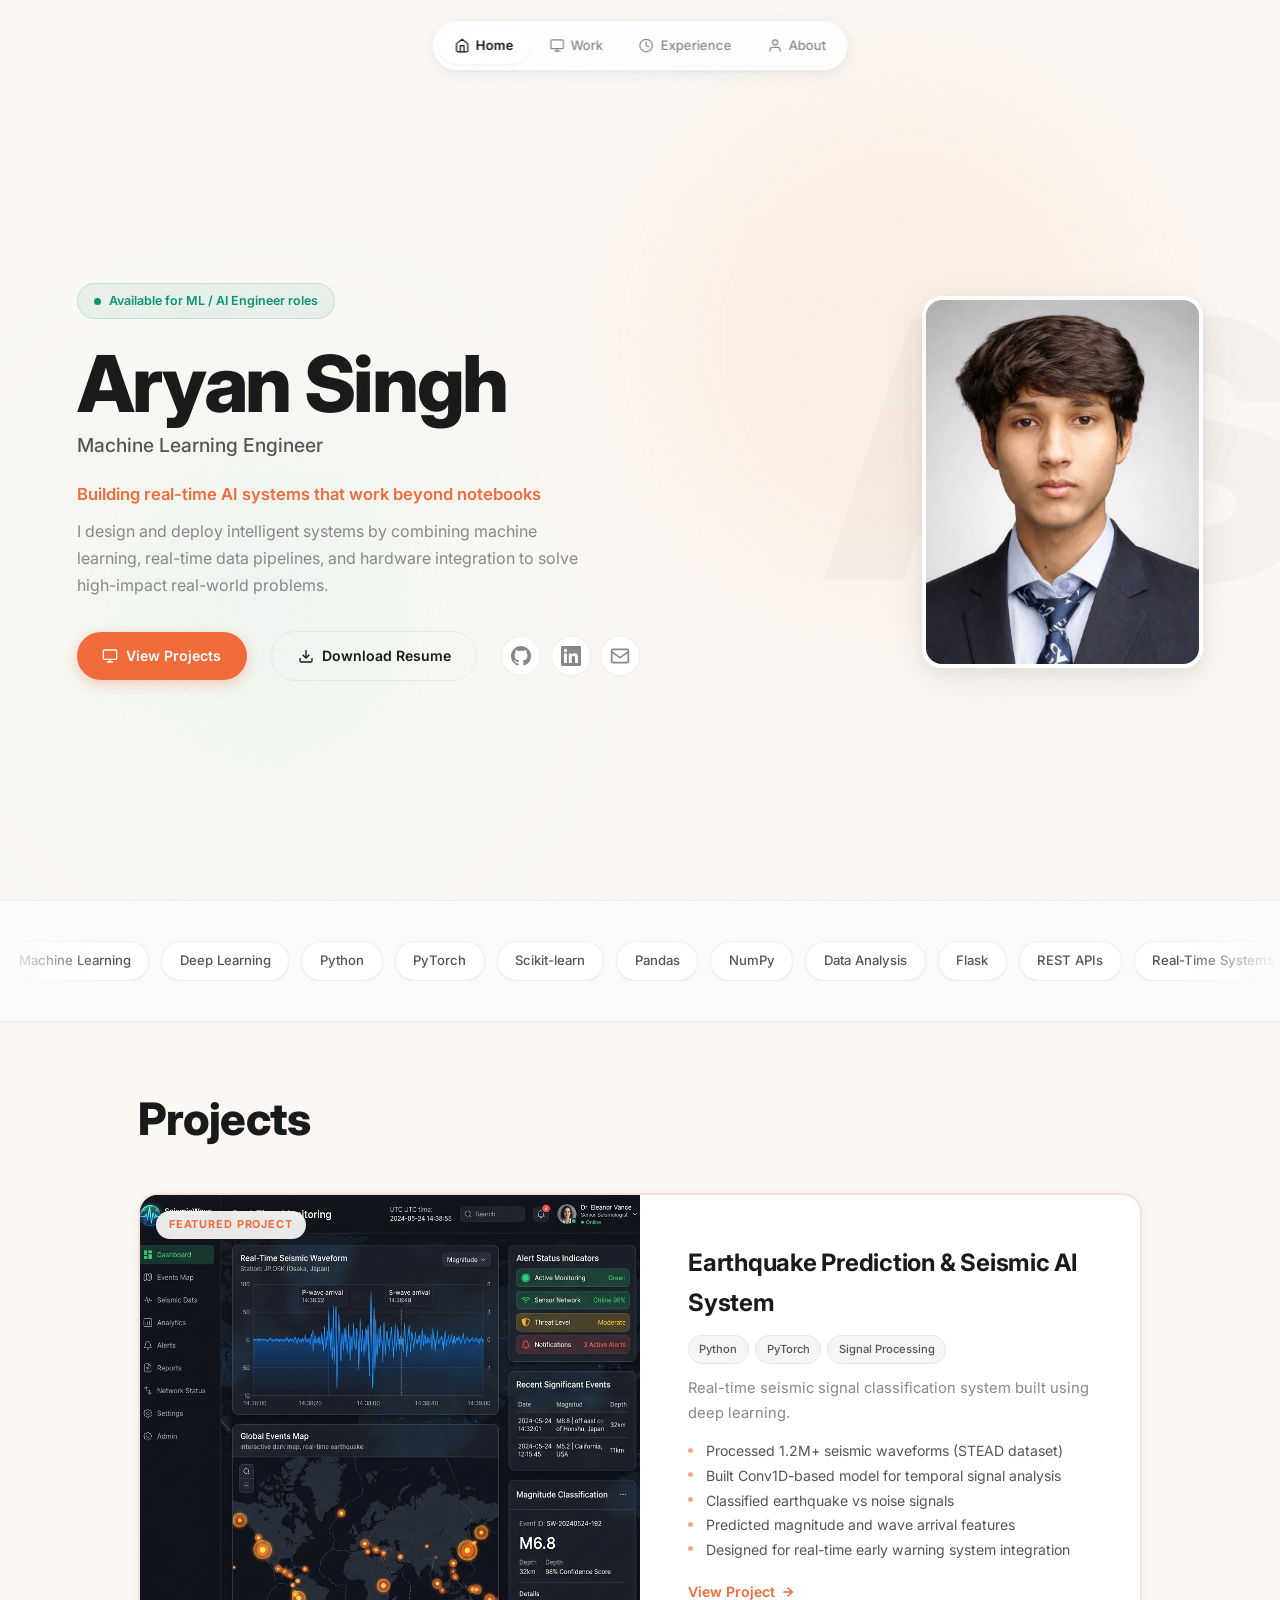
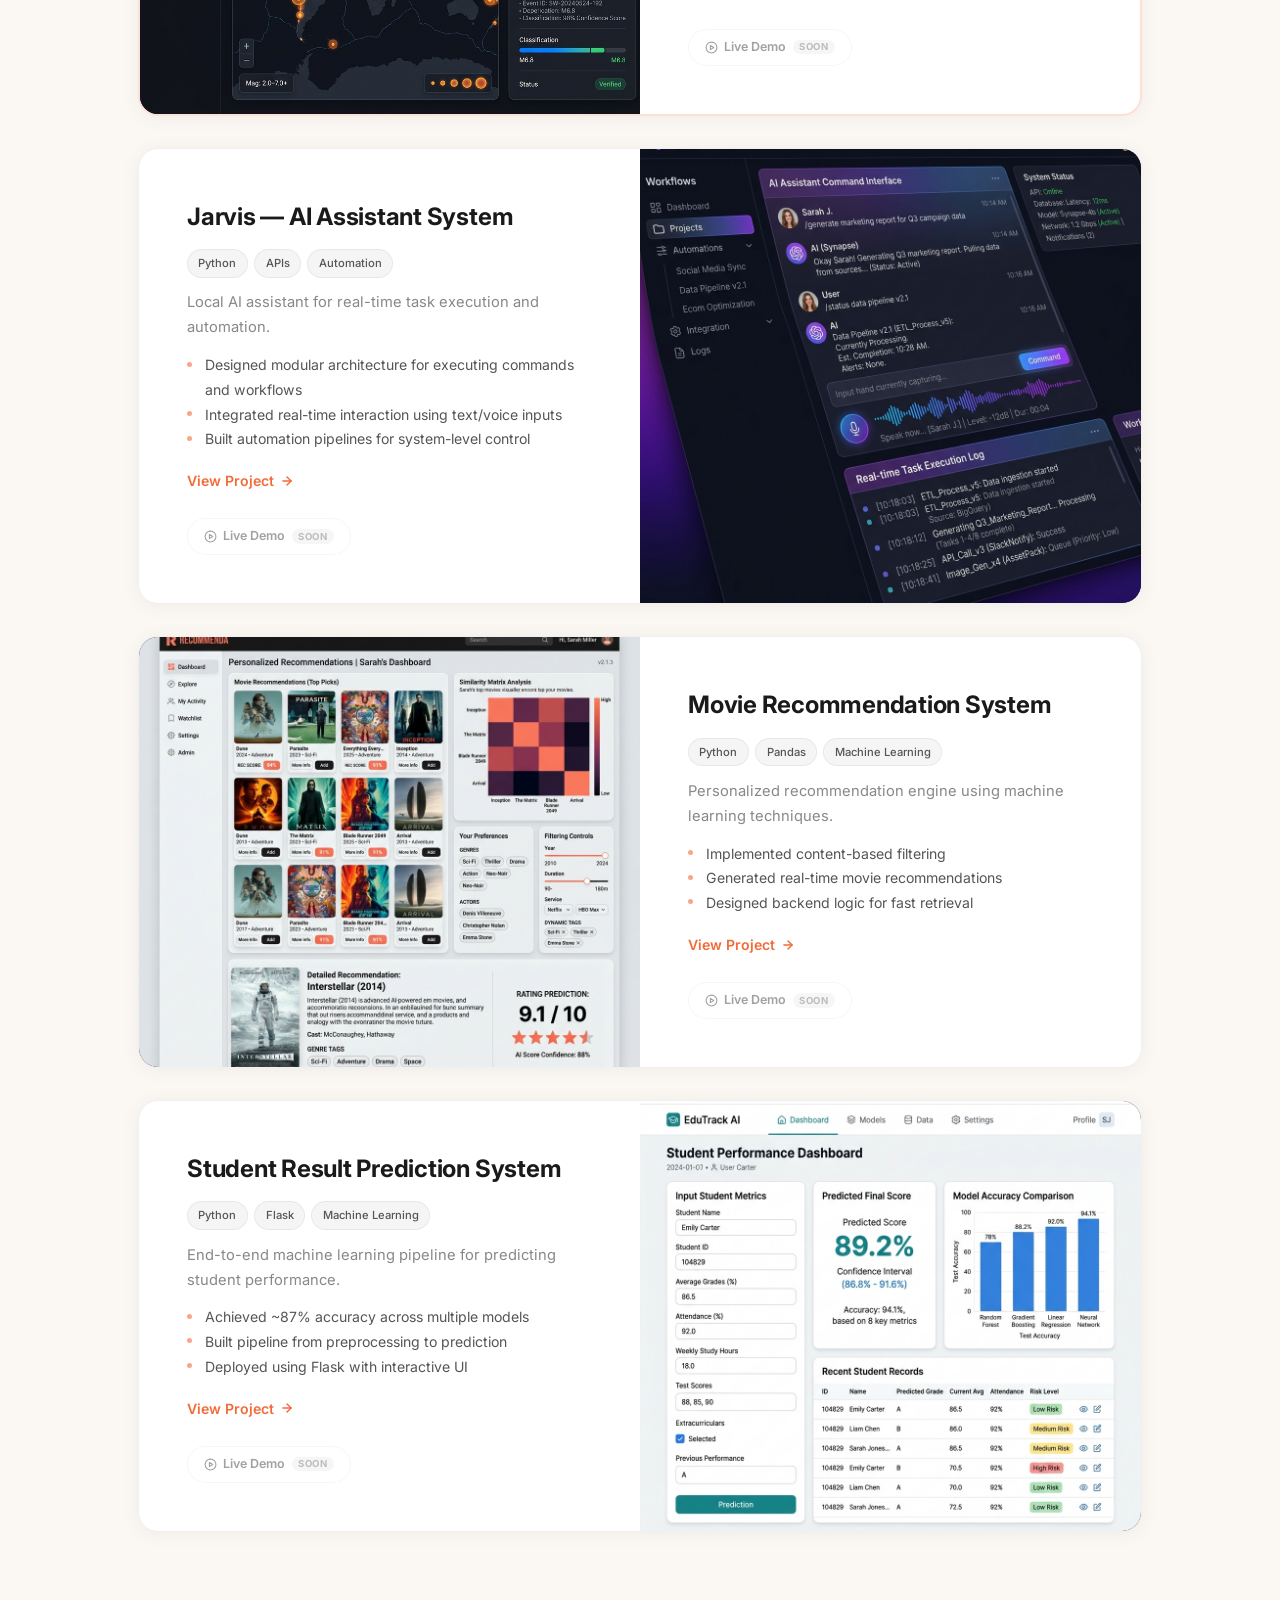
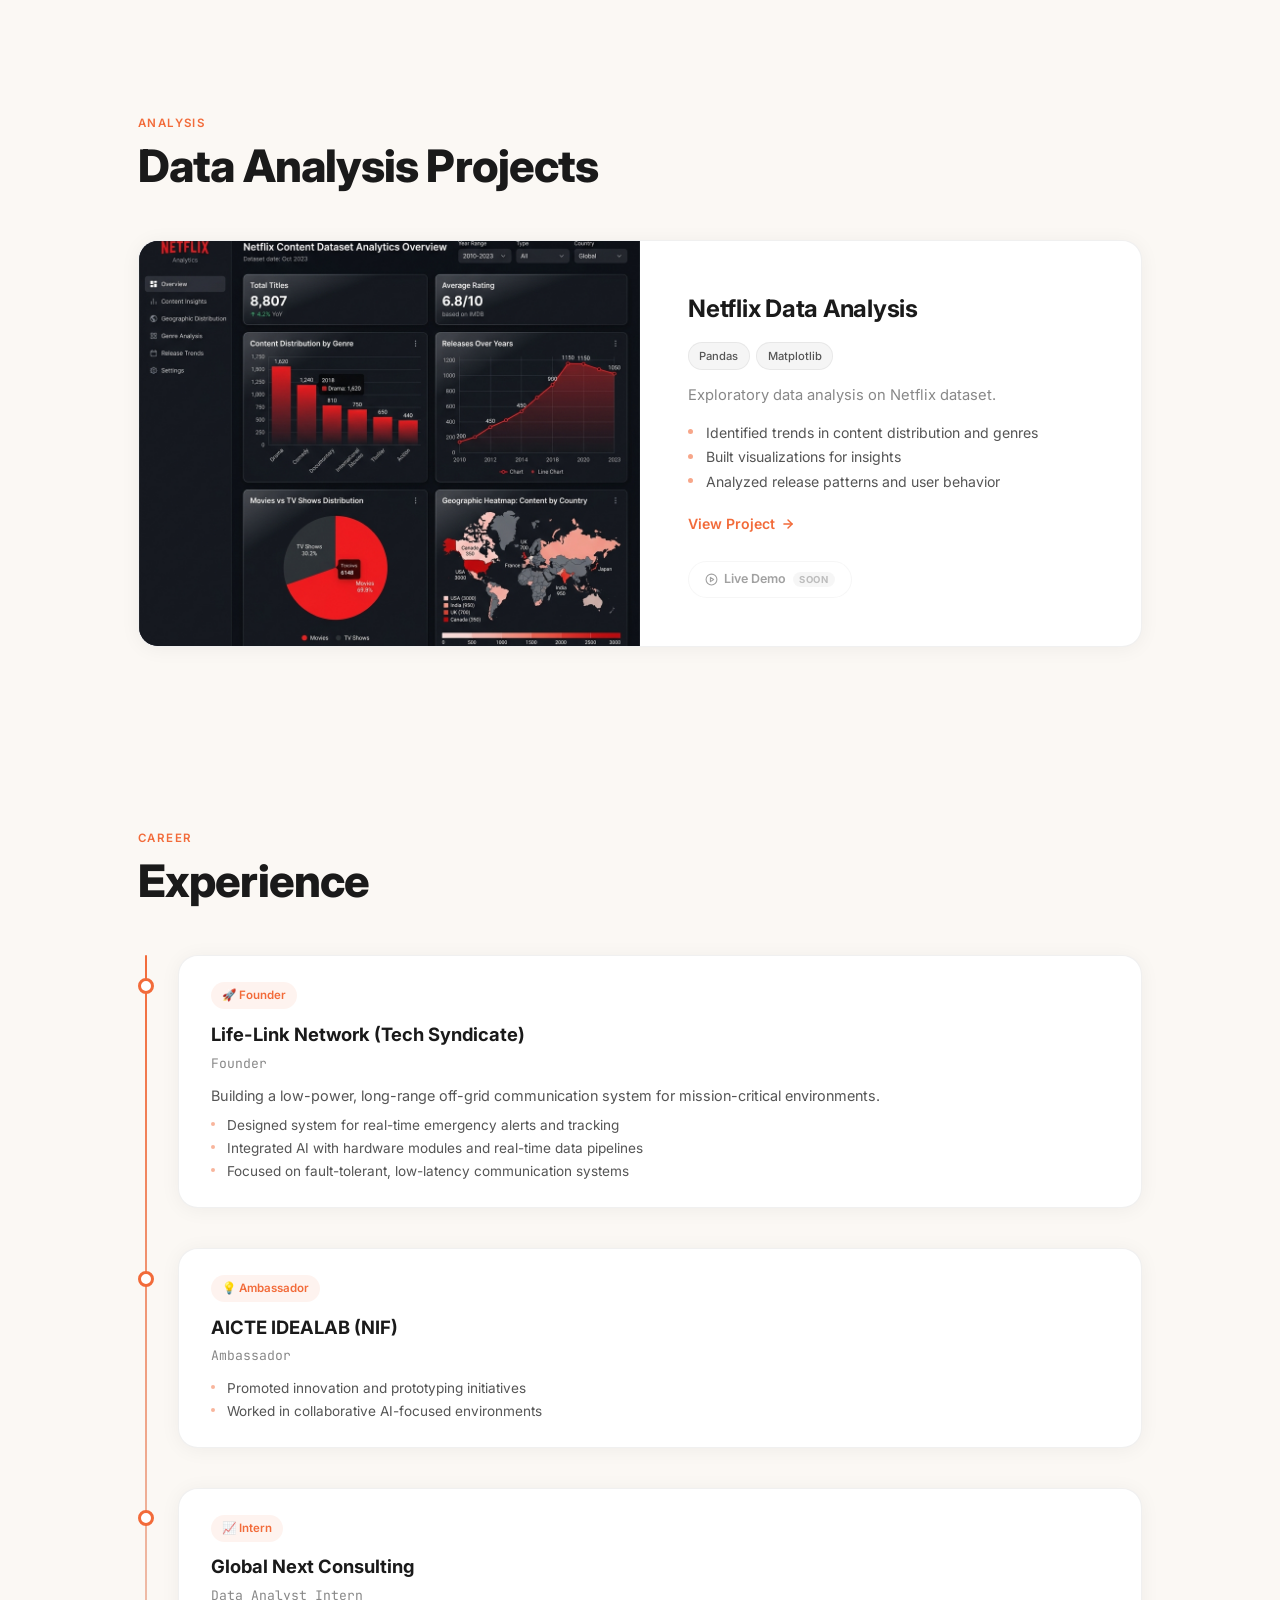
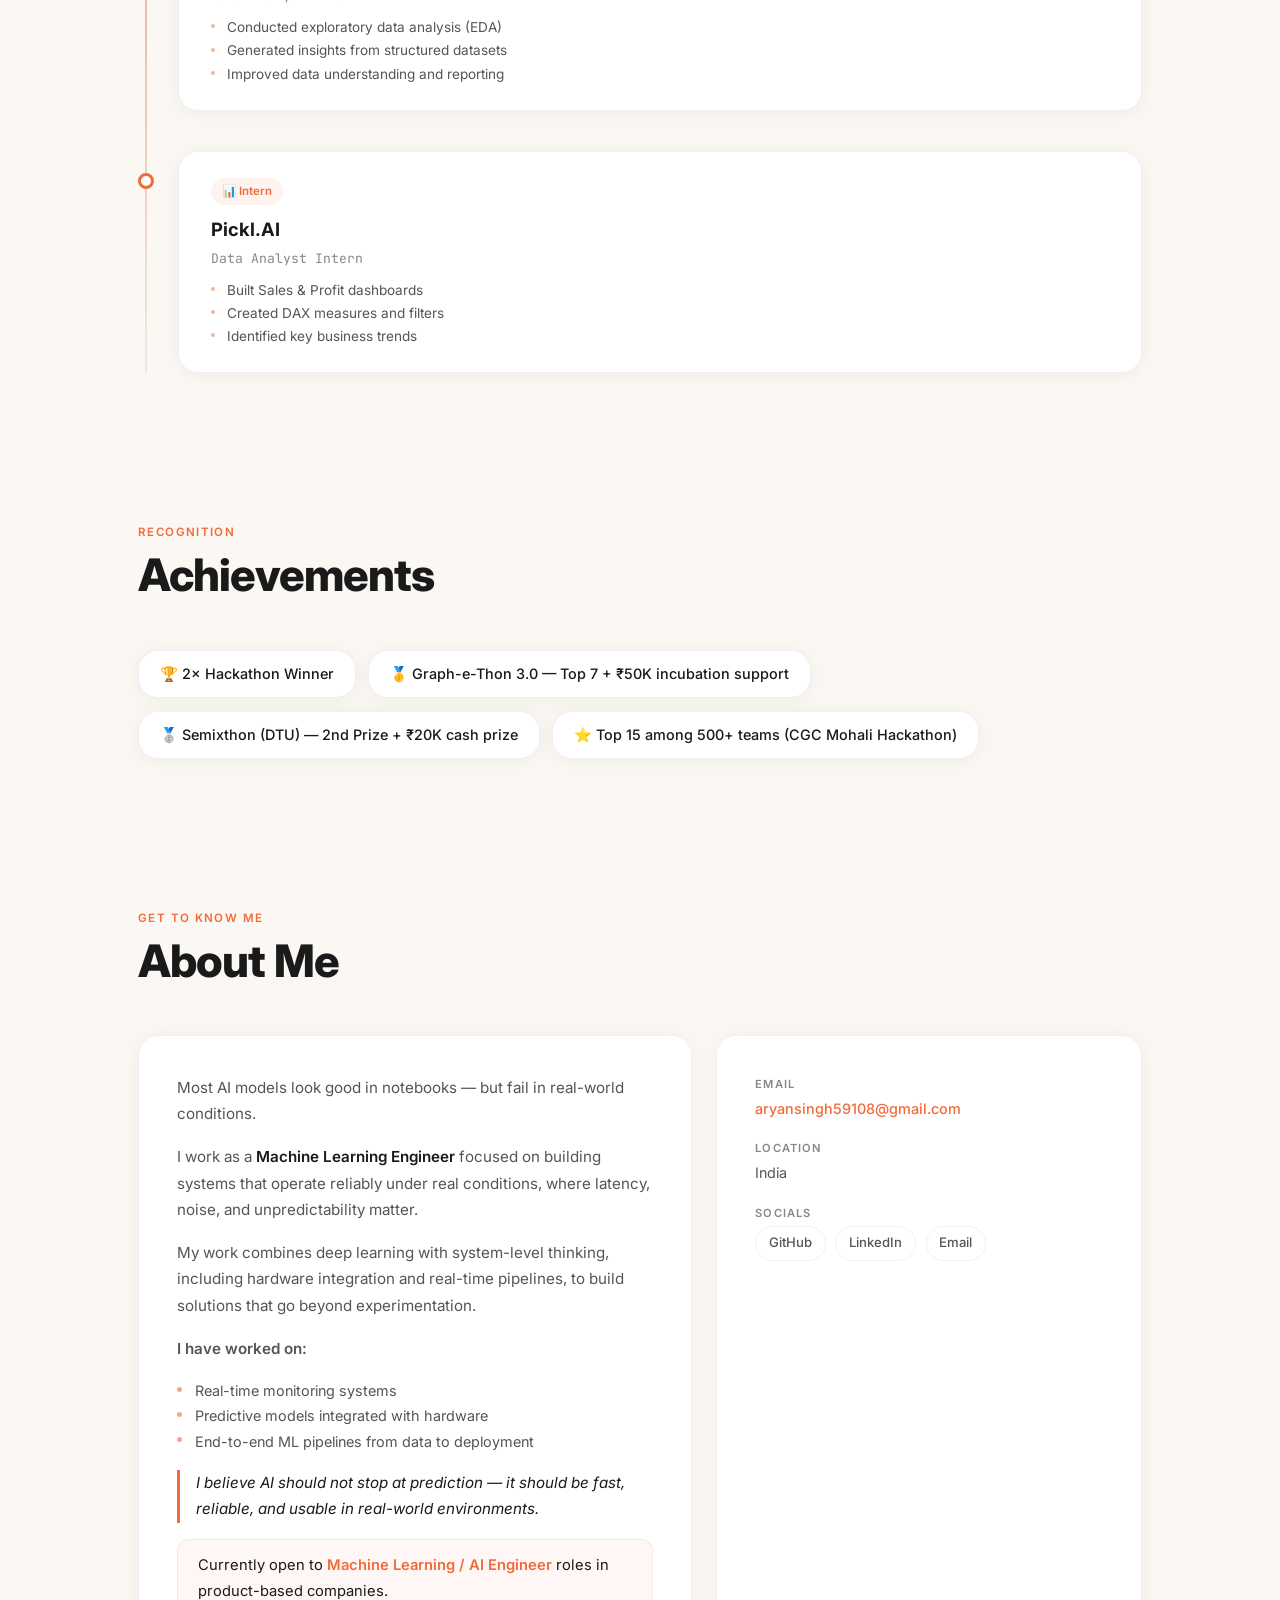
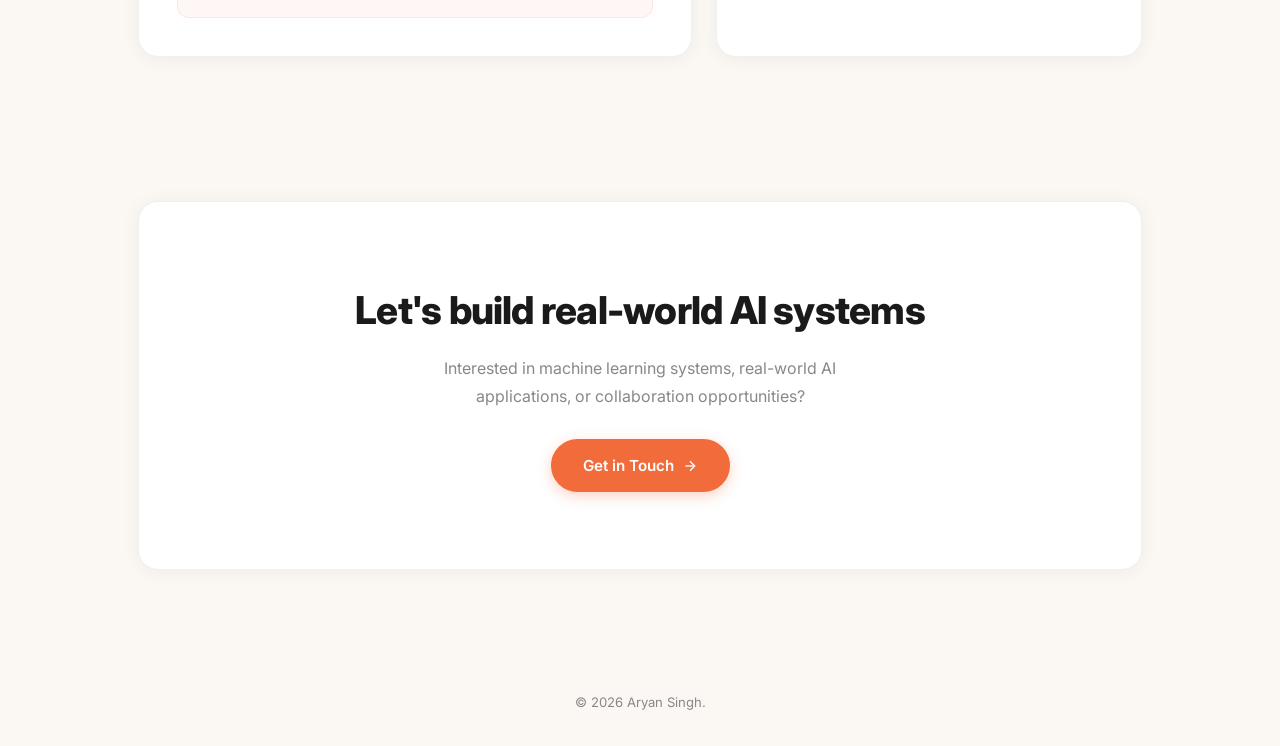
==== commit ba6d17eb: "Removed experience" ====
--- a/index.html
+++ b/index.html
@@ -1,472 +1,528 @@
 <!doctype html>
 <html lang="en">
-  <head>
-    <meta charset="utf-8" />
-    <meta name="viewport" content="width=device-width, initial-scale=1" />
-    <title>Aryan Singh — Machine Learning Engineer</title>
-    <meta name="description" content="Aryan Singh is a Machine Learning Engineer building real-time AI systems that work beyond notebooks — combining deep learning, real-time pipelines, and hardware integration." />
-    <link rel="preconnect" href="https://fonts.googleapis.com" />
-    <link rel="preconnect" href="https://fonts.gstatic.com" crossorigin />
-    <link href="https://fonts.googleapis.com/css2?family=Inter:wght@400;500;600;700;800;900&family=JetBrains+Mono:wght@400;500&display=swap" rel="stylesheet" />
-    <link rel="stylesheet" href="css/styles.css" />
-  </head>
-  <body>
-
-    <!-- Grain overlay -->
-    <div class="grain" aria-hidden="true"></div>
-
-    <!-- ─── FLOATING NAV ─── -->
-    <nav class="floating-nav" id="floating-nav">
-      <a href="#hero" class="nav-pill active" data-section="hero">
-        <svg width="16" height="16" viewBox="0 0 24 24" fill="none" stroke="currentColor" stroke-width="2" stroke-linecap="round" stroke-linejoin="round"><path d="M3 9l9-7 9 7v11a2 2 0 01-2 2H5a2 2 0 01-2-2z"/><polyline points="9 22 9 12 15 12 15 22"/></svg>
-        <span>Home</span>
-      </a>
-      <a href="#projects" class="nav-pill" data-section="projects">
-        <svg width="16" height="16" viewBox="0 0 24 24" fill="none" stroke="currentColor" stroke-width="2" stroke-linecap="round" stroke-linejoin="round"><rect x="2" y="3" width="20" height="14" rx="2"/><line x1="8" y1="21" x2="16" y2="21"/><line x1="12" y1="17" x2="12" y2="21"/></svg>
-        <span>Work</span>
-      </a>
-      <a href="#experience" class="nav-pill" data-section="experience">
-        <svg width="16" height="16" viewBox="0 0 24 24" fill="none" stroke="currentColor" stroke-width="2" stroke-linecap="round" stroke-linejoin="round"><circle cx="12" cy="12" r="10"/><polyline points="12 6 12 12 16 14"/></svg>
-        <span>Experience</span>
-      </a>
-      <a href="#about" class="nav-pill" data-section="about">
-        <svg width="16" height="16" viewBox="0 0 24 24" fill="none" stroke="currentColor" stroke-width="2" stroke-linecap="round" stroke-linejoin="round"><path d="M20 21v-2a4 4 0 00-4-4H8a4 4 0 00-4 4v2"/><circle cx="12" cy="7" r="4"/></svg>
-        <span>About</span>
-      </a>
-    </nav>
-
-    <main>
-
-      <!-- ─── HERO ─── -->
-      <section class="hero" id="hero">
-        <div class="hero-bg-initials" aria-hidden="true">AS</div>
-        <div class="hero-glow hero-glow--peach" aria-hidden="true"></div>
-        <div class="hero-glow hero-glow--mint" aria-hidden="true"></div>
-
-        <div class="hero-content">
-          <div class="availability-pill">
-            <span class="avail-dot"></span>
-            Available for ML / AI Engineer roles
-          </div>
-
-          <h1 class="hero-name">Aryan Singh</h1>
-          <p class="hero-role">Machine Learning Engineer</p>
-          <p class="hero-headline">Building real-time AI systems that work beyond notebooks</p>
-
-          <p class="hero-intro">I design and deploy intelligent systems by combining machine learning, real-time data pipelines, and hardware integration to solve high-impact real-world problems.</p>
-
-          <div class="hero-actions">
-            <a class="btn btn-primary" href="#projects">
-              <svg width="16" height="16" viewBox="0 0 24 24" fill="none" stroke="currentColor" stroke-width="2" stroke-linecap="round" stroke-linejoin="round"><rect x="2" y="3" width="20" height="14" rx="2"/><line x1="8" y1="21" x2="16" y2="21"/><line x1="12" y1="17" x2="12" y2="21"/></svg>
-              View Projects
+
+<head>
+  <meta charset="utf-8" />
+  <meta name="viewport" content="width=device-width, initial-scale=1" />
+  <title>Aryan Singh — Machine Learning Engineer</title>
+  <meta name="description"
+    content="Aryan Singh is a Machine Learning Engineer building real-time AI systems that work beyond notebooks — combining deep learning, real-time pipelines, and hardware integration." />
+  <link rel="preconnect" href="https://fonts.googleapis.com" />
+  <link rel="preconnect" href="https://fonts.gstatic.com" crossorigin />
+  <link
+    href="https://fonts.googleapis.com/css2?family=Inter:wght@400;500;600;700;800;900&family=JetBrains+Mono:wght@400;500&display=swap"
+    rel="stylesheet" />
+  <link rel="stylesheet" href="css/styles.css" />
+</head>
+
+<body>
+
+  <!-- Grain overlay -->
+  <div class="grain" aria-hidden="true"></div>
+
+  <!-- ─── FLOATING NAV ─── -->
+  <nav class="floating-nav" id="floating-nav">
+    <a href="#hero" class="nav-pill active" data-section="hero">
+      <svg width="16" height="16" viewBox="0 0 24 24" fill="none" stroke="currentColor" stroke-width="2"
+        stroke-linecap="round" stroke-linejoin="round">
+        <path d="M3 9l9-7 9 7v11a2 2 0 01-2 2H5a2 2 0 01-2-2z" />
+        <polyline points="9 22 9 12 15 12 15 22" />
+      </svg>
+      <span>Home</span>
+    </a>
+    <a href="#projects" class="nav-pill" data-section="projects">
+      <svg width="16" height="16" viewBox="0 0 24 24" fill="none" stroke="currentColor" stroke-width="2"
+        stroke-linecap="round" stroke-linejoin="round">
+        <rect x="2" y="3" width="20" height="14" rx="2" />
+        <line x1="8" y1="21" x2="16" y2="21" />
+        <line x1="12" y1="17" x2="12" y2="21" />
+      </svg>
+      <span>Work</span>
+    </a>
+    <a href="#experience" class="nav-pill" data-section="experience">
+      <svg width="16" height="16" viewBox="0 0 24 24" fill="none" stroke="currentColor" stroke-width="2"
+        stroke-linecap="round" stroke-linejoin="round">
+        <circle cx="12" cy="12" r="10" />
+        <polyline points="12 6 12 12 16 14" />
+      </svg>
+      <span>Experience</span>
+    </a>
+    <a href="#about" class="nav-pill" data-section="about">
+      <svg width="16" height="16" viewBox="0 0 24 24" fill="none" stroke="currentColor" stroke-width="2"
+        stroke-linecap="round" stroke-linejoin="round">
+        <path d="M20 21v-2a4 4 0 00-4-4H8a4 4 0 00-4 4v2" />
+        <circle cx="12" cy="7" r="4" />
+      </svg>
+      <span>About</span>
+    </a>
+  </nav>
+
+  <main>
+
+    <!-- ─── HERO ─── -->
+    <section class="hero" id="hero">
+      <div class="hero-bg-initials" aria-hidden="true">AS</div>
+      <div class="hero-glow hero-glow--peach" aria-hidden="true"></div>
+      <div class="hero-glow hero-glow--mint" aria-hidden="true"></div>
+
+      <div class="hero-content">
+        <div class="availability-pill">
+          <span class="avail-dot"></span>
+          Available for ML / AI Engineer roles
+        </div>
+
+        <h1 class="hero-name">Aryan Singh</h1>
+        <p class="hero-role">Machine Learning Engineer</p>
+        <p class="hero-headline">Building real-time AI systems that work beyond notebooks</p>
+
+        <p class="hero-intro">I design and deploy intelligent systems by combining machine learning, real-time data
+          pipelines, and hardware integration to solve high-impact real-world problems.</p>
+
+        <div class="hero-actions">
+          <a class="btn btn-primary" href="#projects">
+            <svg width="16" height="16" viewBox="0 0 24 24" fill="none" stroke="currentColor" stroke-width="2"
+              stroke-linecap="round" stroke-linejoin="round">
+              <rect x="2" y="3" width="20" height="14" rx="2" />
+              <line x1="8" y1="21" x2="16" y2="21" />
+              <line x1="12" y1="17" x2="12" y2="21" />
+            </svg>
+            View Projects
+          </a>
+          <a class="btn btn-ghost" href="#">
+            <svg width="16" height="16" viewBox="0 0 24 24" fill="none" stroke="currentColor" stroke-width="2">
+              <path d="M21 15v4a2 2 0 01-2 2H5a2 2 0 01-2-2v-4" />
+              <polyline points="7 10 12 15 17 10" />
+              <line x1="12" y1="15" x2="12" y2="3" />
+            </svg>
+            Download Resume
+          </a>
+          <div class="hero-socials">
+            <a href="https://github.com/aryan-singh69" target="_blank" rel="noreferrer" aria-label="GitHub"
+              class="social-icon">
+              <svg width="20" height="20" viewBox="0 0 24 24" fill="currentColor">
+                <path
+                  d="M12 0C5.37 0 0 5.37 0 12c0 5.31 3.435 9.795 8.205 11.385.6.105.825-.255.825-.57 0-.285-.015-1.23-.015-2.235-3.015.555-3.795-.735-4.035-1.41-.135-.345-.72-1.41-1.23-1.695-.42-.225-1.02-.78-.015-.795.945-.015 1.62.87 1.845 1.23 1.08 1.815 2.805 1.305 3.495.99.105-.78.42-1.305.765-1.605-2.67-.3-5.46-1.335-5.46-5.925 0-1.305.465-2.385 1.23-3.225-.12-.3-.54-1.53.12-3.18 0 0 1.005-.315 3.3 1.23.96-.27 1.98-.405 3-.405s2.04.135 3 .405c2.295-1.56 3.3-1.23 3.3-1.23.66 1.65.24 2.88.12 3.18.765.84 1.23 1.905 1.23 3.225 0 4.605-2.805 5.625-5.475 5.925.435.375.81 1.095.81 2.22 0 1.605-.015 2.895-.015 3.3 0 .315.225.69.825.57A12.02 12.02 0 0024 12c0-6.63-5.37-12-12-12z" />
+              </svg>
             </a>
-            <a class="btn btn-ghost" href="#">
-              <svg width="16" height="16" viewBox="0 0 24 24" fill="none" stroke="currentColor" stroke-width="2"><path d="M21 15v4a2 2 0 01-2 2H5a2 2 0 01-2-2v-4"/><polyline points="7 10 12 15 17 10"/><line x1="12" y1="15" x2="12" y2="3"/></svg>
-              Download Resume
+            <a href="https://www.linkedin.com/in/aryan-singh-4b1992323/" target="_blank" rel="noreferrer"
+              aria-label="LinkedIn" class="social-icon">
+              <svg width="20" height="20" viewBox="0 0 24 24" fill="currentColor">
+                <path
+                  d="M20.447 20.452h-3.554v-5.569c0-1.328-.027-3.037-1.852-3.037-1.853 0-2.136 1.445-2.136 2.939v5.667H9.351V9h3.414v1.561h.046c.477-.9 1.637-1.85 3.37-1.85 3.601 0 4.267 2.37 4.267 5.455v6.286zM5.337 7.433a2.062 2.062 0 01-2.063-2.065 2.064 2.064 0 112.063 2.065zm1.782 13.019H3.555V9h3.564v11.452zM22.225 0H1.771C.792 0 0 .774 0 1.729v20.542C0 23.227.792 24 1.771 24h20.451C23.2 24 24 23.227 24 22.271V1.729C24 .774 23.2 0 22.222 0h.003z" />
+              </svg>
             </a>
-            <div class="hero-socials">
-              <a href="https://github.com/aryan-singh69" target="_blank" rel="noreferrer" aria-label="GitHub" class="social-icon">
-                <svg width="20" height="20" viewBox="0 0 24 24" fill="currentColor"><path d="M12 0C5.37 0 0 5.37 0 12c0 5.31 3.435 9.795 8.205 11.385.6.105.825-.255.825-.57 0-.285-.015-1.23-.015-2.235-3.015.555-3.795-.735-4.035-1.41-.135-.345-.72-1.41-1.23-1.695-.42-.225-1.02-.78-.015-.795.945-.015 1.62.87 1.845 1.23 1.08 1.815 2.805 1.305 3.495.99.105-.78.42-1.305.765-1.605-2.67-.3-5.46-1.335-5.46-5.925 0-1.305.465-2.385 1.23-3.225-.12-.3-.54-1.53.12-3.18 0 0 1.005-.315 3.3 1.23.96-.27 1.98-.405 3-.405s2.04.135 3 .405c2.295-1.56 3.3-1.23 3.3-1.23.66 1.65.24 2.88.12 3.18.765.84 1.23 1.905 1.23 3.225 0 4.605-2.805 5.625-5.475 5.925.435.375.81 1.095.81 2.22 0 1.605-.015 2.895-.015 3.3 0 .315.225.69.825.57A12.02 12.02 0 0024 12c0-6.63-5.37-12-12-12z"/></svg>
-              </a>
-              <a href="https://www.linkedin.com/in/aryan-singh-4b1992323/" target="_blank" rel="noreferrer" aria-label="LinkedIn" class="social-icon">
-                <svg width="20" height="20" viewBox="0 0 24 24" fill="currentColor"><path d="M20.447 20.452h-3.554v-5.569c0-1.328-.027-3.037-1.852-3.037-1.853 0-2.136 1.445-2.136 2.939v5.667H9.351V9h3.414v1.561h.046c.477-.9 1.637-1.85 3.37-1.85 3.601 0 4.267 2.37 4.267 5.455v6.286zM5.337 7.433a2.062 2.062 0 01-2.063-2.065 2.064 2.064 0 112.063 2.065zm1.782 13.019H3.555V9h3.564v11.452zM22.225 0H1.771C.792 0 0 .774 0 1.729v20.542C0 23.227.792 24 1.771 24h20.451C23.2 24 24 23.227 24 22.271V1.729C24 .774 23.2 0 22.222 0h.003z"/></svg>
-              </a>
-              <a href="mailto:aryansingh59108@gmail.com" aria-label="Email" class="social-icon">
-                <svg width="20" height="20" viewBox="0 0 24 24" fill="none" stroke="currentColor" stroke-width="2" stroke-linecap="round" stroke-linejoin="round"><rect x="2" y="4" width="20" height="16" rx="2"/><path d="M22 7l-10 7L2 7"/></svg>
-              </a>
+            <a href="mailto:aryansingh59108@gmail.com" aria-label="Email" class="social-icon">
+              <svg width="20" height="20" viewBox="0 0 24 24" fill="none" stroke="currentColor" stroke-width="2"
+                stroke-linecap="round" stroke-linejoin="round">
+                <rect x="2" y="4" width="20" height="16" rx="2" />
+                <path d="M22 7l-10 7L2 7" />
+              </svg>
+            </a>
+          </div>
+        </div>
+      </div>
+
+      <!-- Profile image -->
+      <div class="hero-image-wrap">
+        <div class="hero-image-frame">
+          <img src="assets/images/profile.jpg" alt="Aryan Singh" class="hero-image" />
+        </div>
+      </div>
+    </section>
+
+    <!-- ─── SKILLS MARQUEE ─── -->
+    <section class="marquee-section" aria-label="Skills">
+      <div class="marquee-track">
+        <div class="marquee-inner">
+          <span class="skill-chip">Machine Learning</span>
+          <span class="skill-chip">Deep Learning</span>
+          <span class="skill-chip">Python</span>
+          <span class="skill-chip">PyTorch</span>
+          <span class="skill-chip">Scikit-learn</span>
+          <span class="skill-chip">Pandas</span>
+          <span class="skill-chip">NumPy</span>
+          <span class="skill-chip">Data Analysis</span>
+          <span class="skill-chip">Flask</span>
+          <span class="skill-chip">REST APIs</span>
+          <span class="skill-chip">Real-Time Systems</span>
+          <span class="skill-chip">Data Pipelines</span>
+          <!-- Duplicate for seamless loop -->
+          <span class="skill-chip">Machine Learning</span>
+          <span class="skill-chip">Deep Learning</span>
+          <span class="skill-chip">Python</span>
+          <span class="skill-chip">PyTorch</span>
+          <span class="skill-chip">Scikit-learn</span>
+          <span class="skill-chip">Pandas</span>
+          <span class="skill-chip">NumPy</span>
+          <span class="skill-chip">Data Analysis</span>
+          <span class="skill-chip">Flask</span>
+          <span class="skill-chip">REST APIs</span>
+          <span class="skill-chip">Real-Time Systems</span>
+          <span class="skill-chip">Data Pipelines</span>
+        </div>
+      </div>
+    </section>
+
+    <!-- ─── PROJECTS ─── -->
+    <section class="content-section" id="projects">
+      <div class="section-header">
+        <h2 class="section-title">Projects</h2>
+      </div>
+
+      <!-- Project 1: Earthquake -->
+      <div class="project-card project-card--featured" data-reveal>
+        <div class="project-visual">
+          <img src="assets/images/projects/earthquake.png" alt="Earthquake AI Dashboard" class="project-preview" />
+          <span class="featured-badge">Featured Project</span>
+        </div>
+        <div class="project-info">
+          <h3 class="project-name">Earthquake Prediction &amp; Seismic AI System</h3>
+          <div class="project-tags">
+            <span>Python</span><span>PyTorch</span><span>Signal Processing</span>
+          </div>
+          <p class="project-desc">Real-time seismic signal classification system built using deep learning.</p>
+          <ul class="project-bullets">
+            <li>Processed 1.2M+ seismic waveforms (STEAD dataset)</li>
+            <li>Built Conv1D-based model for temporal signal analysis</li>
+            <li>Classified earthquake vs noise signals</li>
+            <li>Predicted magnitude and wave arrival features</li>
+            <li>Designed for real-time early warning system integration</li>
+          </ul>
+          <a class="project-link" href="pages/earthquake.html">
+            View Project
+            <svg width="14" height="14" viewBox="0 0 24 24" fill="none" stroke="currentColor" stroke-width="2.5" stroke-linecap="round" stroke-linejoin="round"><line x1="5" y1="12" x2="19" y2="12"/><polyline points="12 5 19 12 12 19"/></svg>
+          </a>
+          <div class="project-actions">
+            <span class="action-btn action-btn--disabled" data-demo-link="">
+              <svg viewBox="0 0 24 24" fill="none" stroke="currentColor" stroke-width="2" stroke-linecap="round" stroke-linejoin="round"><circle cx="12" cy="12" r="10"/><polygon points="10 8 16 12 10 16 10 8"/></svg>
+              Live Demo
+              <span class="action-badge badge-soon">Soon</span>
+            </span>
+          </div>
+        </div>
+      </div>
+
+      <!-- Project 2: Jarvis -->
+      <div class="project-card project-card--reverse" data-reveal>
+        <div class="project-visual">
+          <img src="assets/images/projects/jarvis.png" alt="Jarvis AI Assistant" class="project-preview" />
+        </div>
+        <div class="project-info">
+          <h3 class="project-name">Jarvis — AI Assistant System</h3>
+          <div class="project-tags">
+            <span>Python</span><span>APIs</span><span>Automation</span>
+          </div>
+          <p class="project-desc">Local AI assistant for real-time task execution and automation.</p>
+          <ul class="project-bullets">
+            <li>Designed modular architecture for executing commands and workflows</li>
+            <li>Integrated real-time interaction using text/voice inputs</li>
+            <li>Built automation pipelines for system-level control</li>
+          </ul>
+          <a class="project-link" href="pages/jarvis.html">
+            View Project
+            <svg width="14" height="14" viewBox="0 0 24 24" fill="none" stroke="currentColor" stroke-width="2.5"
+              stroke-linecap="round" stroke-linejoin="round">
+              <line x1="5" y1="12" x2="19" y2="12" />
+              <polyline points="12 5 19 12 12 19" />
+            </svg>
+          </a>
+          <div class="project-actions">
+            <span class="action-btn action-btn--disabled" data-demo-link="">
+              <svg viewBox="0 0 24 24" fill="none" stroke="currentColor" stroke-width="2" stroke-linecap="round"
+                stroke-linejoin="round">
+                <circle cx="12" cy="12" r="10" />
+                <polygon points="10 8 16 12 10 16 10 8" />
+              </svg>
+              Live Demo
+              <span class="action-badge badge-soon">Soon</span>
+            </span>
+
+          </div>
+        </div>
+      </div>
+
+      <!-- Project 3: Movie Recommendation -->
+      <div class="project-card" data-reveal>
+        <div class="project-visual">
+          <img src="assets/images/projects/movie.png" alt="Movie Recommendation System" class="project-preview" />
+        </div>
+        <div class="project-info">
+          <h3 class="project-name">Movie Recommendation System</h3>
+          <div class="project-tags">
+            <span>Python</span><span>Pandas</span><span>Machine Learning</span>
+          </div>
+          <p class="project-desc">Personalized recommendation engine using machine learning techniques.</p>
+          <ul class="project-bullets">
+            <li>Implemented content-based filtering</li>
+            <li>Generated real-time movie recommendations</li>
+            <li>Designed backend logic for fast retrieval</li>
+          </ul>
+          <a class="project-link" href="pages/movie.html">
+            View Project
+            <svg width="14" height="14" viewBox="0 0 24 24" fill="none" stroke="currentColor" stroke-width="2.5"
+              stroke-linecap="round" stroke-linejoin="round">
+              <line x1="5" y1="12" x2="19" y2="12" />
+              <polyline points="12 5 19 12 12 19" />
+            </svg>
+          </a>
+          <div class="project-actions">
+            <span class="action-btn action-btn--disabled" data-demo-link="">
+              <svg viewBox="0 0 24 24" fill="none" stroke="currentColor" stroke-width="2" stroke-linecap="round"
+                stroke-linejoin="round">
+                <circle cx="12" cy="12" r="10" />
+                <polygon points="10 8 16 12 10 16 10 8" />
+              </svg>
+              Live Demo
+              <span class="action-badge badge-soon">Soon</span>
+            </span>
+
+          </div>
+        </div>
+      </div>
+
+      <!-- Project 4: Student Result Prediction -->
+      <div class="project-card project-card--reverse" data-reveal>
+        <div class="project-visual">
+          <img src="assets/images/projects/student.png" alt="Student Prediction Dashboard" class="project-preview" />
+        </div>
+        <div class="project-info">
+          <h3 class="project-name">Student Result Prediction System</h3>
+          <div class="project-tags">
+            <span>Python</span><span>Flask</span><span>Machine Learning</span>
+          </div>
+          <p class="project-desc">End-to-end machine learning pipeline for predicting student performance.</p>
+          <ul class="project-bullets">
+            <li>Achieved ~87% accuracy across multiple models</li>
+            <li>Built pipeline from preprocessing to prediction</li>
+            <li>Deployed using Flask with interactive UI</li>
+          </ul>
+          <a class="project-link" href="pages/student.html">
+            View Project
+            <svg width="14" height="14" viewBox="0 0 24 24" fill="none" stroke="currentColor" stroke-width="2.5"
+              stroke-linecap="round" stroke-linejoin="round">
+              <line x1="5" y1="12" x2="19" y2="12" />
+              <polyline points="12 5 19 12 12 19" />
+            </svg>
+          </a>
+          <div class="project-actions">
+            <span class="action-btn action-btn--disabled" data-demo-link="">
+              <svg viewBox="0 0 24 24" fill="none" stroke="currentColor" stroke-width="2" stroke-linecap="round"
+                stroke-linejoin="round">
+                <circle cx="12" cy="12" r="10" />
+                <polygon points="10 8 16 12 10 16 10 8" />
+              </svg>
+              Live Demo
+              <span class="action-badge badge-soon">Soon</span>
+            </span>
+
+          </div>
+        </div>
+      </div>
+    </section>
+
+    <!-- ─── DATA ANALYSIS ─── -->
+    <section class="content-section" id="data-analysis">
+      <div class="section-header">
+        <span class="section-tag">Analysis</span>
+        <h2 class="section-title">Data Analysis Projects</h2>
+      </div>
+
+      <div class="project-card" data-reveal>
+        <div class="project-visual">
+          <img src="assets/images/projects/netflix.png" alt="Netflix Data Analysis" class="project-preview" />
+        </div>
+        <div class="project-info">
+          <h3 class="project-name">Netflix Data Analysis</h3>
+          <div class="project-tags">
+            <span>Pandas</span><span>Matplotlib</span>
+          </div>
+          <p class="project-desc">Exploratory data analysis on Netflix dataset.</p>
+          <ul class="project-bullets">
+            <li>Identified trends in content distribution and genres</li>
+            <li>Built visualizations for insights</li>
+            <li>Analyzed release patterns and user behavior</li>
+          </ul>
+          <a class="project-link" href="pages/netflix.html">
+            View Project
+            <svg width="14" height="14" viewBox="0 0 24 24" fill="none" stroke="currentColor" stroke-width="2.5"
+              stroke-linecap="round" stroke-linejoin="round">
+              <line x1="5" y1="12" x2="19" y2="12" />
+              <polyline points="12 5 19 12 12 19" />
+            </svg>
+          </a>
+          <div class="project-actions">
+            <span class="action-btn action-btn--disabled" data-demo-link="">
+              <svg viewBox="0 0 24 24" fill="none" stroke="currentColor" stroke-width="2" stroke-linecap="round"
+                stroke-linejoin="round">
+                <circle cx="12" cy="12" r="10" />
+                <polygon points="10 8 16 12 10 16 10 8" />
+              </svg>
+              Live Demo
+              <span class="action-badge badge-soon">Soon</span>
+            </span>
+
+          </div>
+        </div>
+      </div>
+    </section>
+
+    <!-- ─── EXPERIENCE ─── -->
+    <section class="content-section" id="experience">
+      <div class="section-header">
+        <span class="section-tag">Career</span>
+        <h2 class="section-title">Experience</h2>
+      </div>
+
+      <div class="timeline">
+        <div class="timeline-item" data-reveal>
+          <div class="timeline-dot"></div>
+          <div class="timeline-card">
+            <span class="timeline-badge">🚀 Founder</span>
+            <h3>Life-Link Network (Tech Syndicate)</h3>
+            <p class="timeline-sub">Founder</p>
+            <p class="timeline-desc">Building a low-power, long-range off-grid communication system for mission-critical
+              environments.</p>
+            <ul class="timeline-bullets">
+              <li>Designed system for real-time emergency alerts and tracking</li>
+              <li>Integrated AI with hardware modules and real-time data pipelines</li>
+              <li>Focused on fault-tolerant, low-latency communication systems</li>
+            </ul>
+          </div>
+        </div>
+
+        <div class="timeline-item" data-reveal>
+          <div class="timeline-dot"></div>
+          <div class="timeline-card">
+            <span class="timeline-badge">💡 Ambassador</span>
+            <h3>AICTE IDEALAB (NIF)</h3>
+            <p class="timeline-sub">Ambassador</p>
+            <ul class="timeline-bullets">
+              <li>Promoted innovation and prototyping initiatives</li>
+              <li>Worked in collaborative AI-focused environments</li>
+            </ul>
+          </div>
+        </div>
+
+        <div class="timeline-item" data-reveal>
+          <div class="timeline-dot"></div>
+          <div class="timeline-card">
+            <span class="timeline-badge">📈 Intern</span>
+            <h3>Global Next Consulting</h3>
+            <p class="timeline-sub">Data Analyst Intern</p>
+            <ul class="timeline-bullets">
+              <li>Conducted exploratory data analysis (EDA)</li>
+              <li>Generated insights from structured datasets</li>
+              <li>Improved data understanding and reporting</li>
+            </ul>
+          </div>
+        </div>
+
+        <div class="timeline-item" data-reveal>
+          <div class="timeline-dot"></div>
+          <div class="timeline-card">
+            <span class="timeline-badge">📊 Intern</span>
+            <h3>Pickl.AI</h3>
+            <p class="timeline-sub">Data Analyst Intern</p>
+            <ul class="timeline-bullets">
+              <li>Built Sales &amp; Profit dashboards</li>
+              <li>Created DAX measures and filters</li>
+              <li>Identified key business trends</li>
+            </ul>
+          </div>
+        </div>
+      </div>
+    </section>
+
+    <!-- ─── ACHIEVEMENTS ─── -->
+    <section class="content-section" id="achievements">
+      <div class="section-header">
+        <span class="section-tag">Recognition</span>
+        <h2 class="section-title">Achievements</h2>
+      </div>
+
+      <div class="achievements-row" data-reveal>
+        <div class="achievement-chip">🏆 2× Hackathon Winner</div>
+        <div class="achievement-chip">🥇 Graph-e-Thon 3.0 — Top 7 + ₹50K incubation support</div>
+        <div class="achievement-chip">🥈 Semixthon (DTU) — 2nd Prize + ₹20K cash prize</div>
+        <div class="achievement-chip">⭐ Top 15 among 500+ teams (CGC Mohali Hackathon)</div>
+      </div>
+    </section>
+
+    <!-- ─── ABOUT ─── -->
+    <section class="content-section" id="about">
+      <div class="section-header">
+        <span class="section-tag">Get to know me</span>
+        <h2 class="section-title">About Me</h2>
+      </div>
+
+      <div class="about-duo">
+        <!-- Left card -->
+        <div class="about-card about-card--main" data-reveal>
+          <p>Most AI models look good in notebooks — but fail in real-world conditions.</p>
+          <p>I work as a <strong>Machine Learning Engineer</strong> focused on building systems that operate reliably
+            under real conditions, where latency, noise, and unpredictability matter.</p>
+          <p>My work combines deep learning with system-level thinking, including hardware integration and real-time
+            pipelines, to build solutions that go beyond experimentation.</p>
+
+          <div class="about-list-block">
+            <p class="about-list-heading">I have worked on:</p>
+            <ul class="about-list">
+              <li>Real-time monitoring systems</li>
+              <li>Predictive models integrated with hardware</li>
+              <li>End-to-end ML pipelines from data to deployment</li>
+            </ul>
+          </div>
+
+          <p class="about-belief">I believe AI should not stop at prediction — it should be fast, reliable, and usable
+            in real-world environments.</p>
+          <p class="about-cta-text">Currently open to <strong>Machine Learning / AI Engineer</strong> roles in
+            product-based companies.</p>
+        </div>
+
+        <!-- Right card -->
+        <div class="about-card about-card--contact" data-reveal>
+          <div class="about-contact-item">
+            <span class="about-contact-label">Email</span>
+            <a href="mailto:aryansingh59108@gmail.com">aryansingh59108@gmail.com</a>
+          </div>
+          <div class="about-contact-item">
+            <span class="about-contact-label">Location</span>
+            <span>India</span>
+          </div>
+          <div class="about-contact-item">
+            <span class="about-contact-label">Socials</span>
+            <div class="about-socials">
+              <a href="https://github.com/aryan-singh69" target="_blank" rel="noreferrer">GitHub</a>
+              <a href="https://www.linkedin.com/in/aryan-singh-4b1992323/" target="_blank" rel="noreferrer">LinkedIn</a>
+              <a href="mailto:aryansingh59108@gmail.com">Email</a>
             </div>
           </div>
         </div>
-
-        <!-- Profile image -->
-        <div class="hero-image-wrap">
-          <div class="hero-image-frame">
-            <img src="assets/images/profile.jpg" alt="Aryan Singh" class="hero-image" />
-          </div>
-        </div>
-      </section>
-
-      <!-- ─── SKILLS MARQUEE ─── -->
-      <section class="marquee-section" aria-label="Skills">
-        <div class="marquee-track">
-          <div class="marquee-inner">
-            <span class="skill-chip">Machine Learning</span>
-            <span class="skill-chip">Deep Learning</span>
-            <span class="skill-chip">Python</span>
-            <span class="skill-chip">PyTorch</span>
-            <span class="skill-chip">Scikit-learn</span>
-            <span class="skill-chip">Pandas</span>
-            <span class="skill-chip">NumPy</span>
-            <span class="skill-chip">Data Analysis</span>
-            <span class="skill-chip">Flask</span>
-            <span class="skill-chip">REST APIs</span>
-            <span class="skill-chip">Real-Time Systems</span>
-            <span class="skill-chip">Data Pipelines</span>
-            <!-- Duplicate for seamless loop -->
-            <span class="skill-chip">Machine Learning</span>
-            <span class="skill-chip">Deep Learning</span>
-            <span class="skill-chip">Python</span>
-            <span class="skill-chip">PyTorch</span>
-            <span class="skill-chip">Scikit-learn</span>
-            <span class="skill-chip">Pandas</span>
-            <span class="skill-chip">NumPy</span>
-            <span class="skill-chip">Data Analysis</span>
-            <span class="skill-chip">Flask</span>
-            <span class="skill-chip">REST APIs</span>
-            <span class="skill-chip">Real-Time Systems</span>
-            <span class="skill-chip">Data Pipelines</span>
-          </div>
-        </div>
-      </section>
-
-      <!-- ─── PROJECTS ─── -->
-      <section class="content-section" id="projects">
-        <div class="section-header">
-          <h2 class="section-title">Projects</h2>
-        </div>
-
-        <!-- Project 1: Featured — Earthquake -->
-        <div class="project-card project-card--featured" data-reveal>
-          <div class="project-visual">
-            <img src="assets/images/projects/earthquake.png" alt="Earthquake AI Dashboard" class="project-preview" />
-            <span class="featured-badge">Featured Project</span>
-          </div>
-          <div class="project-info">
-            <h3 class="project-name">Earthquake Prediction &amp; Seismic AI System</h3>
-            <div class="project-tags">
-              <span>Python</span><span>PyTorch</span><span>Signal Processing</span>
-            </div>
-            <p class="project-desc">Real-time seismic signal classification system built using deep learning.</p>
-            <ul class="project-bullets">
-              <li>Processed 1.2M+ seismic waveforms (STEAD dataset)</li>
-              <li>Built Conv1D-based model for temporal signal analysis</li>
-              <li>Classified earthquake vs noise signals</li>
-              <li>Predicted magnitude and wave arrival features</li>
-              <li>Designed for real-time early warning system integration</li>
-            </ul>
-            <a class="project-link" href="pages/earthquake.html">
-              View Project
-              <svg width="14" height="14" viewBox="0 0 24 24" fill="none" stroke="currentColor" stroke-width="2.5" stroke-linecap="round" stroke-linejoin="round"><line x1="5" y1="12" x2="19" y2="12"/><polyline points="12 5 19 12 12 19"/></svg>
-            </a>
-            <div class="project-actions">
-              <span class="action-btn action-btn--disabled" data-demo-link="">
-                <svg viewBox="0 0 24 24" fill="none" stroke="currentColor" stroke-width="2" stroke-linecap="round" stroke-linejoin="round"><circle cx="12" cy="12" r="10"/><polygon points="10 8 16 12 10 16 10 8"/></svg>
-                Live Demo
-                <span class="action-badge badge-soon">Soon</span>
-              </span>
-
-            </div>
-          </div>
-        </div>
-
-        <!-- Project 2: Jarvis -->
-        <div class="project-card project-card--reverse" data-reveal>
-          <div class="project-visual">
-            <img src="assets/images/projects/jarvis.png" alt="Jarvis AI Assistant" class="project-preview" />
-          </div>
-          <div class="project-info">
-            <h3 class="project-name">Jarvis — AI Assistant System</h3>
-            <div class="project-tags">
-              <span>Python</span><span>APIs</span><span>Automation</span>
-            </div>
-            <p class="project-desc">Local AI assistant for real-time task execution and automation.</p>
-            <ul class="project-bullets">
-              <li>Designed modular architecture for executing commands and workflows</li>
-              <li>Integrated real-time interaction using text/voice inputs</li>
-              <li>Built automation pipelines for system-level control</li>
-            </ul>
-            <a class="project-link" href="pages/jarvis.html">
-              View Project
-              <svg width="14" height="14" viewBox="0 0 24 24" fill="none" stroke="currentColor" stroke-width="2.5" stroke-linecap="round" stroke-linejoin="round"><line x1="5" y1="12" x2="19" y2="12"/><polyline points="12 5 19 12 12 19"/></svg>
-            </a>
-            <div class="project-actions">
-              <span class="action-btn action-btn--disabled" data-demo-link="">
-                <svg viewBox="0 0 24 24" fill="none" stroke="currentColor" stroke-width="2" stroke-linecap="round" stroke-linejoin="round"><circle cx="12" cy="12" r="10"/><polygon points="10 8 16 12 10 16 10 8"/></svg>
-                Live Demo
-                <span class="action-badge badge-soon">Soon</span>
-              </span>
-
-            </div>
-          </div>
-        </div>
-
-        <!-- Project 3: Movie Recommendation -->
-        <div class="project-card" data-reveal>
-          <div class="project-visual">
-            <img src="assets/images/projects/movie.png" alt="Movie Recommendation System" class="project-preview" />
-          </div>
-          <div class="project-info">
-            <h3 class="project-name">Movie Recommendation System</h3>
-            <div class="project-tags">
-              <span>Python</span><span>Pandas</span><span>Machine Learning</span>
-            </div>
-            <p class="project-desc">Personalized recommendation engine using machine learning techniques.</p>
-            <ul class="project-bullets">
-              <li>Implemented content-based filtering</li>
-              <li>Generated real-time movie recommendations</li>
-              <li>Designed backend logic for fast retrieval</li>
-            </ul>
-            <a class="project-link" href="pages/movie.html">
-              View Project
-              <svg width="14" height="14" viewBox="0 0 24 24" fill="none" stroke="currentColor" stroke-width="2.5" stroke-linecap="round" stroke-linejoin="round"><line x1="5" y1="12" x2="19" y2="12"/><polyline points="12 5 19 12 12 19"/></svg>
-            </a>
-            <div class="project-actions">
-              <span class="action-btn action-btn--disabled" data-demo-link="">
-                <svg viewBox="0 0 24 24" fill="none" stroke="currentColor" stroke-width="2" stroke-linecap="round" stroke-linejoin="round"><circle cx="12" cy="12" r="10"/><polygon points="10 8 16 12 10 16 10 8"/></svg>
-                Live Demo
-                <span class="action-badge badge-soon">Soon</span>
-              </span>
-
-            </div>
-          </div>
-        </div>
-
-        <!-- Project 4: Student Result Prediction -->
-        <div class="project-card project-card--reverse" data-reveal>
-          <div class="project-visual">
-            <img src="assets/images/projects/student.png" alt="Student Prediction Dashboard" class="project-preview" />
-          </div>
-          <div class="project-info">
-            <h3 class="project-name">Student Result Prediction System</h3>
-            <div class="project-tags">
-              <span>Python</span><span>Flask</span><span>Machine Learning</span>
-            </div>
-            <p class="project-desc">End-to-end machine learning pipeline for predicting student performance.</p>
-            <ul class="project-bullets">
-              <li>Achieved ~87% accuracy across multiple models</li>
-              <li>Built pipeline from preprocessing to prediction</li>
-              <li>Deployed using Flask with interactive UI</li>
-            </ul>
-            <a class="project-link" href="pages/student.html">
-              View Project
-              <svg width="14" height="14" viewBox="0 0 24 24" fill="none" stroke="currentColor" stroke-width="2.5" stroke-linecap="round" stroke-linejoin="round"><line x1="5" y1="12" x2="19" y2="12"/><polyline points="12 5 19 12 12 19"/></svg>
-            </a>
-            <div class="project-actions">
-              <span class="action-btn action-btn--disabled" data-demo-link="">
-                <svg viewBox="0 0 24 24" fill="none" stroke="currentColor" stroke-width="2" stroke-linecap="round" stroke-linejoin="round"><circle cx="12" cy="12" r="10"/><polygon points="10 8 16 12 10 16 10 8"/></svg>
-                Live Demo
-                <span class="action-badge badge-soon">Soon</span>
-              </span>
-
-            </div>
-          </div>
-        </div>
-      </section>
-
-      <!-- ─── DATA ANALYSIS ─── -->
-      <section class="content-section" id="data-analysis">
-        <div class="section-header">
-          <span class="section-tag">Analysis</span>
-          <h2 class="section-title">Data Analysis Projects</h2>
-        </div>
-
-        <div class="project-card" data-reveal>
-          <div class="project-visual">
-            <img src="assets/images/projects/netflix.png" alt="Netflix Data Analysis" class="project-preview" />
-          </div>
-          <div class="project-info">
-            <h3 class="project-name">Netflix Data Analysis</h3>
-            <div class="project-tags">
-              <span>Pandas</span><span>Matplotlib</span>
-            </div>
-            <p class="project-desc">Exploratory data analysis on Netflix dataset.</p>
-            <ul class="project-bullets">
-              <li>Identified trends in content distribution and genres</li>
-              <li>Built visualizations for insights</li>
-              <li>Analyzed release patterns and user behavior</li>
-            </ul>
-            <a class="project-link" href="pages/netflix.html">
-              View Project
-              <svg width="14" height="14" viewBox="0 0 24 24" fill="none" stroke="currentColor" stroke-width="2.5" stroke-linecap="round" stroke-linejoin="round"><line x1="5" y1="12" x2="19" y2="12"/><polyline points="12 5 19 12 12 19"/></svg>
-            </a>
-            <div class="project-actions">
-              <span class="action-btn action-btn--disabled" data-demo-link="">
-                <svg viewBox="0 0 24 24" fill="none" stroke="currentColor" stroke-width="2" stroke-linecap="round" stroke-linejoin="round"><circle cx="12" cy="12" r="10"/><polygon points="10 8 16 12 10 16 10 8"/></svg>
-                Live Demo
-                <span class="action-badge badge-soon">Soon</span>
-              </span>
-
-            </div>
-          </div>
-        </div>
-      </section>
-
-      <!-- ─── EXPERIENCE ─── -->
-      <section class="content-section" id="experience">
-        <div class="section-header">
-          <span class="section-tag">Career</span>
-          <h2 class="section-title">Experience</h2>
-        </div>
-
-        <div class="timeline">
-          <div class="timeline-item" data-reveal>
-            <div class="timeline-dot"></div>
-            <div class="timeline-card">
-              <span class="timeline-badge">🚀 Founder</span>
-              <h3>Life-Link Network (Tech Syndicate)</h3>
-              <p class="timeline-sub">Founder</p>
-              <p class="timeline-desc">Building a low-power, long-range off-grid communication system for mission-critical environments.</p>
-              <ul class="timeline-bullets">
-                <li>Designed system for real-time emergency alerts and tracking</li>
-                <li>Integrated AI with hardware modules and real-time data pipelines</li>
-                <li>Focused on fault-tolerant, low-latency communication systems</li>
-              </ul>
-            </div>
-          </div>
-
-          <div class="timeline-item" data-reveal>
-            <div class="timeline-dot"></div>
-            <div class="timeline-card">
-              <span class="timeline-badge">📊 Intern</span>
-              <h3>Bold Analytics</h3>
-              <p class="timeline-sub">Data Analyst Intern</p>
-              <ul class="timeline-bullets">
-                <li>Processed and transformed real-world datasets</li>
-                <li>Performed analysis using SQL, Excel, and Python</li>
-                <li>Generated insights for business decision-making</li>
-              </ul>
-            </div>
-          </div>
-
-          <div class="timeline-item" data-reveal>
-            <div class="timeline-dot"></div>
-            <div class="timeline-card">
-              <span class="timeline-badge">💡 Ambassador</span>
-              <h3>AICTE IDEALAB (NIF)</h3>
-              <p class="timeline-sub">Ambassador</p>
-              <ul class="timeline-bullets">
-                <li>Promoted innovation and prototyping initiatives</li>
-                <li>Worked in collaborative AI-focused environments</li>
-              </ul>
-            </div>
-          </div>
-
-          <div class="timeline-item" data-reveal>
-            <div class="timeline-dot"></div>
-            <div class="timeline-card">
-              <span class="timeline-badge">📈 Intern</span>
-              <h3>Global Next Consulting</h3>
-              <p class="timeline-sub">Data Analyst Intern</p>
-              <ul class="timeline-bullets">
-                <li>Conducted exploratory data analysis (EDA)</li>
-                <li>Generated insights from structured datasets</li>
-                <li>Improved data understanding and reporting</li>
-              </ul>
-            </div>
-          </div>
-
-          <div class="timeline-item" data-reveal>
-            <div class="timeline-dot"></div>
-            <div class="timeline-card">
-              <span class="timeline-badge">📉 Intern</span>
-              <h3>Cognifyz Technologies</h3>
-              <p class="timeline-sub">Power BI Intern</p>
-              <ul class="timeline-bullets">
-                <li>Built dashboards using Power BI</li>
-                <li>Designed visualizations for KPI tracking</li>
-                <li>Applied data storytelling for insights</li>
-              </ul>
-            </div>
-          </div>
-
-          <div class="timeline-item" data-reveal>
-            <div class="timeline-dot"></div>
-            <div class="timeline-card">
-              <span class="timeline-badge">📊 Intern</span>
-              <h3>Pickl.AI</h3>
-              <p class="timeline-sub">Data Analyst Intern</p>
-              <ul class="timeline-bullets">
-                <li>Built Sales &amp; Profit dashboards</li>
-                <li>Created DAX measures and filters</li>
-                <li>Identified key business trends</li>
-              </ul>
-            </div>
-          </div>
-        </div>
-      </section>
-
-      <!-- ─── ACHIEVEMENTS ─── -->
-      <section class="content-section" id="achievements">
-        <div class="section-header">
-          <span class="section-tag">Recognition</span>
-          <h2 class="section-title">Achievements</h2>
-        </div>
-
-        <div class="achievements-row" data-reveal>
-          <div class="achievement-chip">🏆 2× Hackathon Winner</div>
-          <div class="achievement-chip">🥇 Graph-e-Thon 3.0 — Top 7 + ₹50K incubation support</div>
-          <div class="achievement-chip">🥈 Semixthon (DTU) — 2nd Prize + ₹20K cash prize</div>
-          <div class="achievement-chip">⭐ Top 15 among 500+ teams (CGC Mohali Hackathon)</div>
-        </div>
-      </section>
-
-      <!-- ─── ABOUT ─── -->
-      <section class="content-section" id="about">
-        <div class="section-header">
-          <span class="section-tag">Get to know me</span>
-          <h2 class="section-title">About Me</h2>
-        </div>
-
-        <div class="about-duo">
-          <!-- Left card -->
-          <div class="about-card about-card--main" data-reveal>
-            <p>Most AI models look good in notebooks — but fail in real-world conditions.</p>
-            <p>I work as a <strong>Machine Learning Engineer</strong> focused on building systems that operate reliably under real conditions, where latency, noise, and unpredictability matter.</p>
-            <p>My work combines deep learning with system-level thinking, including hardware integration and real-time pipelines, to build solutions that go beyond experimentation.</p>
-
-            <div class="about-list-block">
-              <p class="about-list-heading">I have worked on:</p>
-              <ul class="about-list">
-                <li>Real-time monitoring systems</li>
-                <li>Predictive models integrated with hardware</li>
-                <li>End-to-end ML pipelines from data to deployment</li>
-              </ul>
-            </div>
-
-            <p class="about-belief">I believe AI should not stop at prediction — it should be fast, reliable, and usable in real-world environments.</p>
-            <p class="about-cta-text">Currently open to <strong>Machine Learning / AI Engineer</strong> roles in product-based companies.</p>
-          </div>
-
-          <!-- Right card -->
-          <div class="about-card about-card--contact" data-reveal>
-            <div class="about-contact-item">
-              <span class="about-contact-label">Email</span>
-              <a href="mailto:aryansingh59108@gmail.com">aryansingh59108@gmail.com</a>
-            </div>
-            <div class="about-contact-item">
-              <span class="about-contact-label">Location</span>
-              <span>India</span>
-            </div>
-            <div class="about-contact-item">
-              <span class="about-contact-label">Socials</span>
-              <div class="about-socials">
-                <a href="https://github.com/aryan-singh69" target="_blank" rel="noreferrer">GitHub</a>
-                <a href="https://www.linkedin.com/in/aryan-singh-4b1992323/" target="_blank" rel="noreferrer">LinkedIn</a>
-                <a href="mailto:aryansingh59108@gmail.com">Email</a>
-              </div>
-            </div>
-          </div>
-        </div>
-      </section>
-
-      <!-- ─── CONTACT CTA ─── -->
-      <section class="content-section cta-section" id="contact">
-        <div class="cta-card" data-reveal>
-          <h2>Let's build real-world AI systems</h2>
-          <p>Interested in machine learning systems, real-world AI applications, or collaboration opportunities?</p>
-          <a class="btn btn-primary btn-lg" href="mailto:aryansingh59108@gmail.com">
-            Get in Touch
-            <svg width="16" height="16" viewBox="0 0 24 24" fill="none" stroke="currentColor" stroke-width="2"><line x1="5" y1="12" x2="19" y2="12"/><polyline points="12 5 19 12 12 19"/></svg>
-          </a>
-        </div>
-      </section>
-
-    </main>
-
-    <footer class="footer">
-      <p>&copy; 2026 Aryan Singh.</p>
-    </footer>
-
-    <script src="js/script.js"></script>
-  </body>
-</html>
+      </div>
+    </section>
+
+    <!-- ─── CONTACT CTA ─── -->
+    <section class="content-section cta-section" id="contact">
+      <div class="cta-card" data-reveal>
+        <h2>Let's build real-world AI systems</h2>
+        <p>Interested in machine learning systems, real-world AI applications, or collaboration opportunities?</p>
+        <a class="btn btn-primary btn-lg" href="mailto:aryansingh59108@gmail.com">
+          Get in Touch
+          <svg width="16" height="16" viewBox="0 0 24 24" fill="none" stroke="currentColor" stroke-width="2">
+            <line x1="5" y1="12" x2="19" y2="12" />
+            <polyline points="12 5 19 12 12 19" />
+          </svg>
+        </a>
+      </div>
+    </section>
+
+  </main>
+
+  <footer class="footer">
+    <p>&copy; 2026 Aryan Singh.</p>
+  </footer>
+
+  <script src="js/script.js"></script>
+</body>
+
+</html>
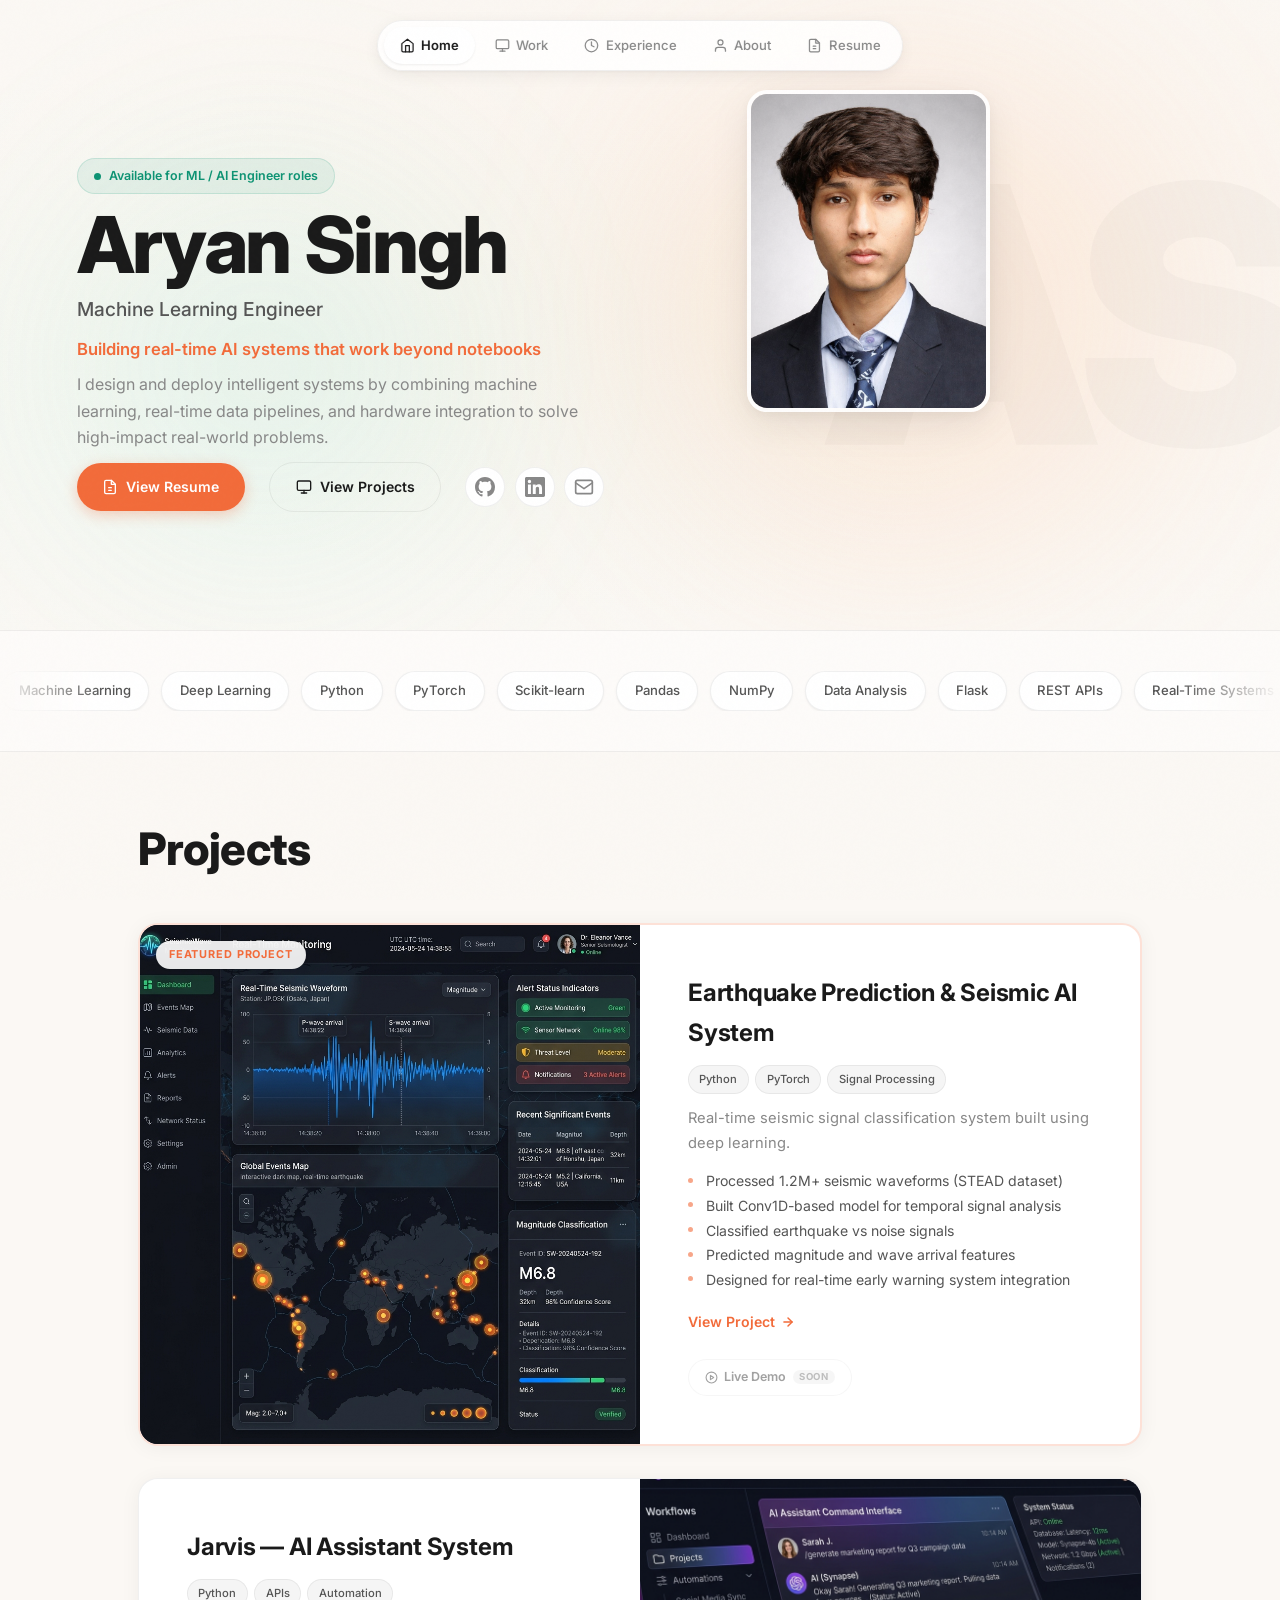
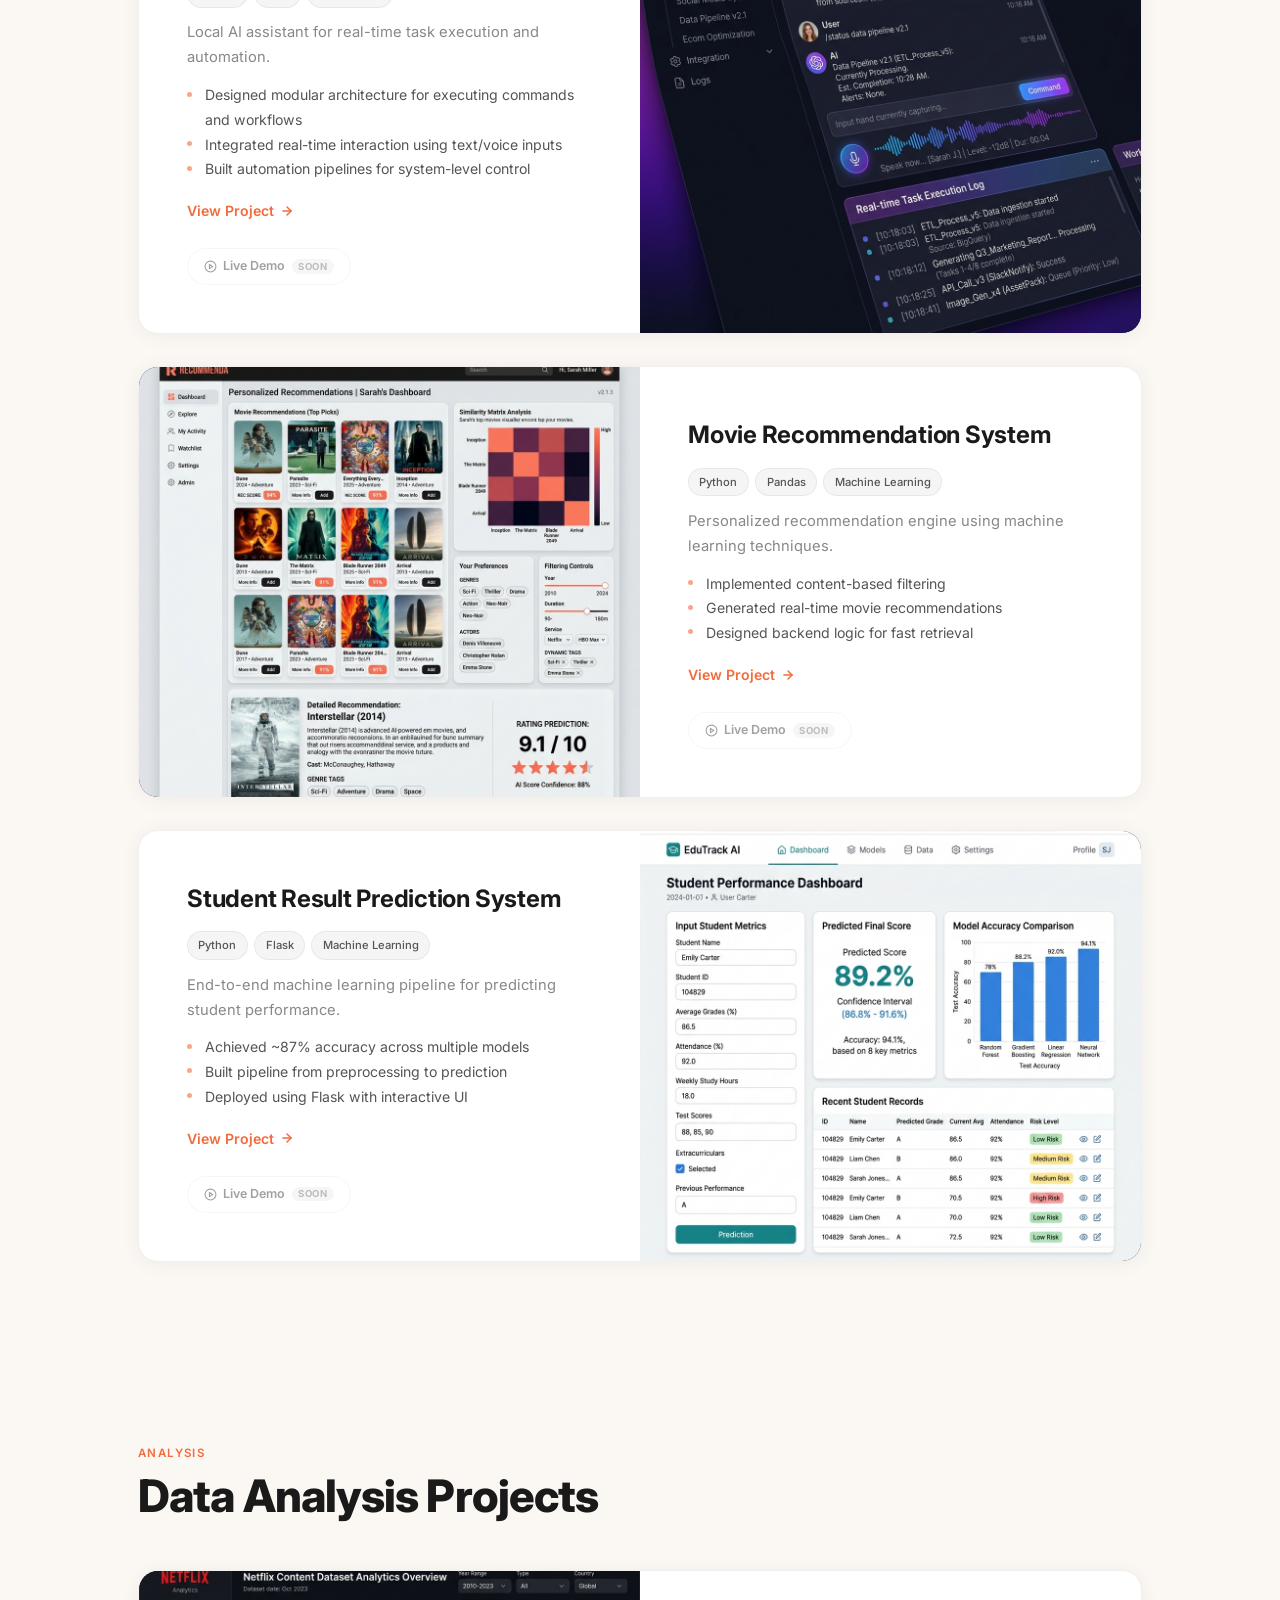
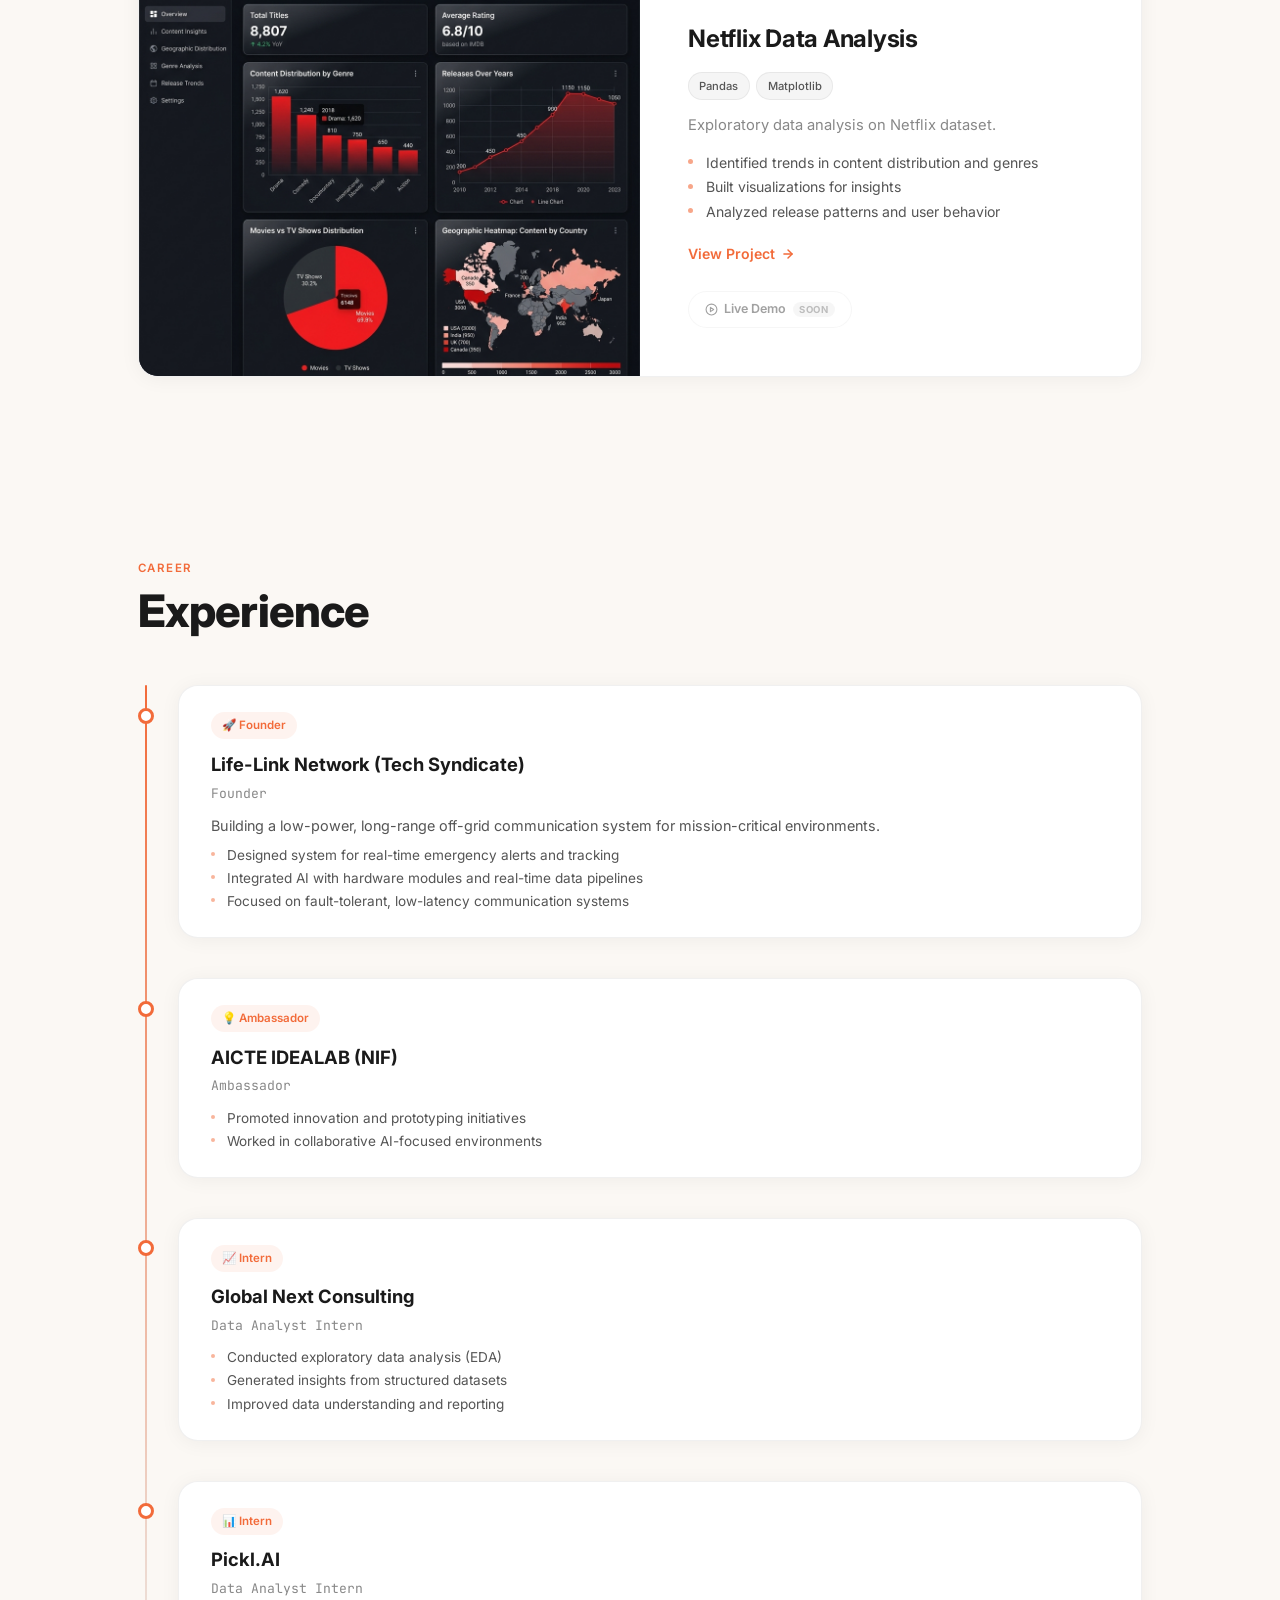
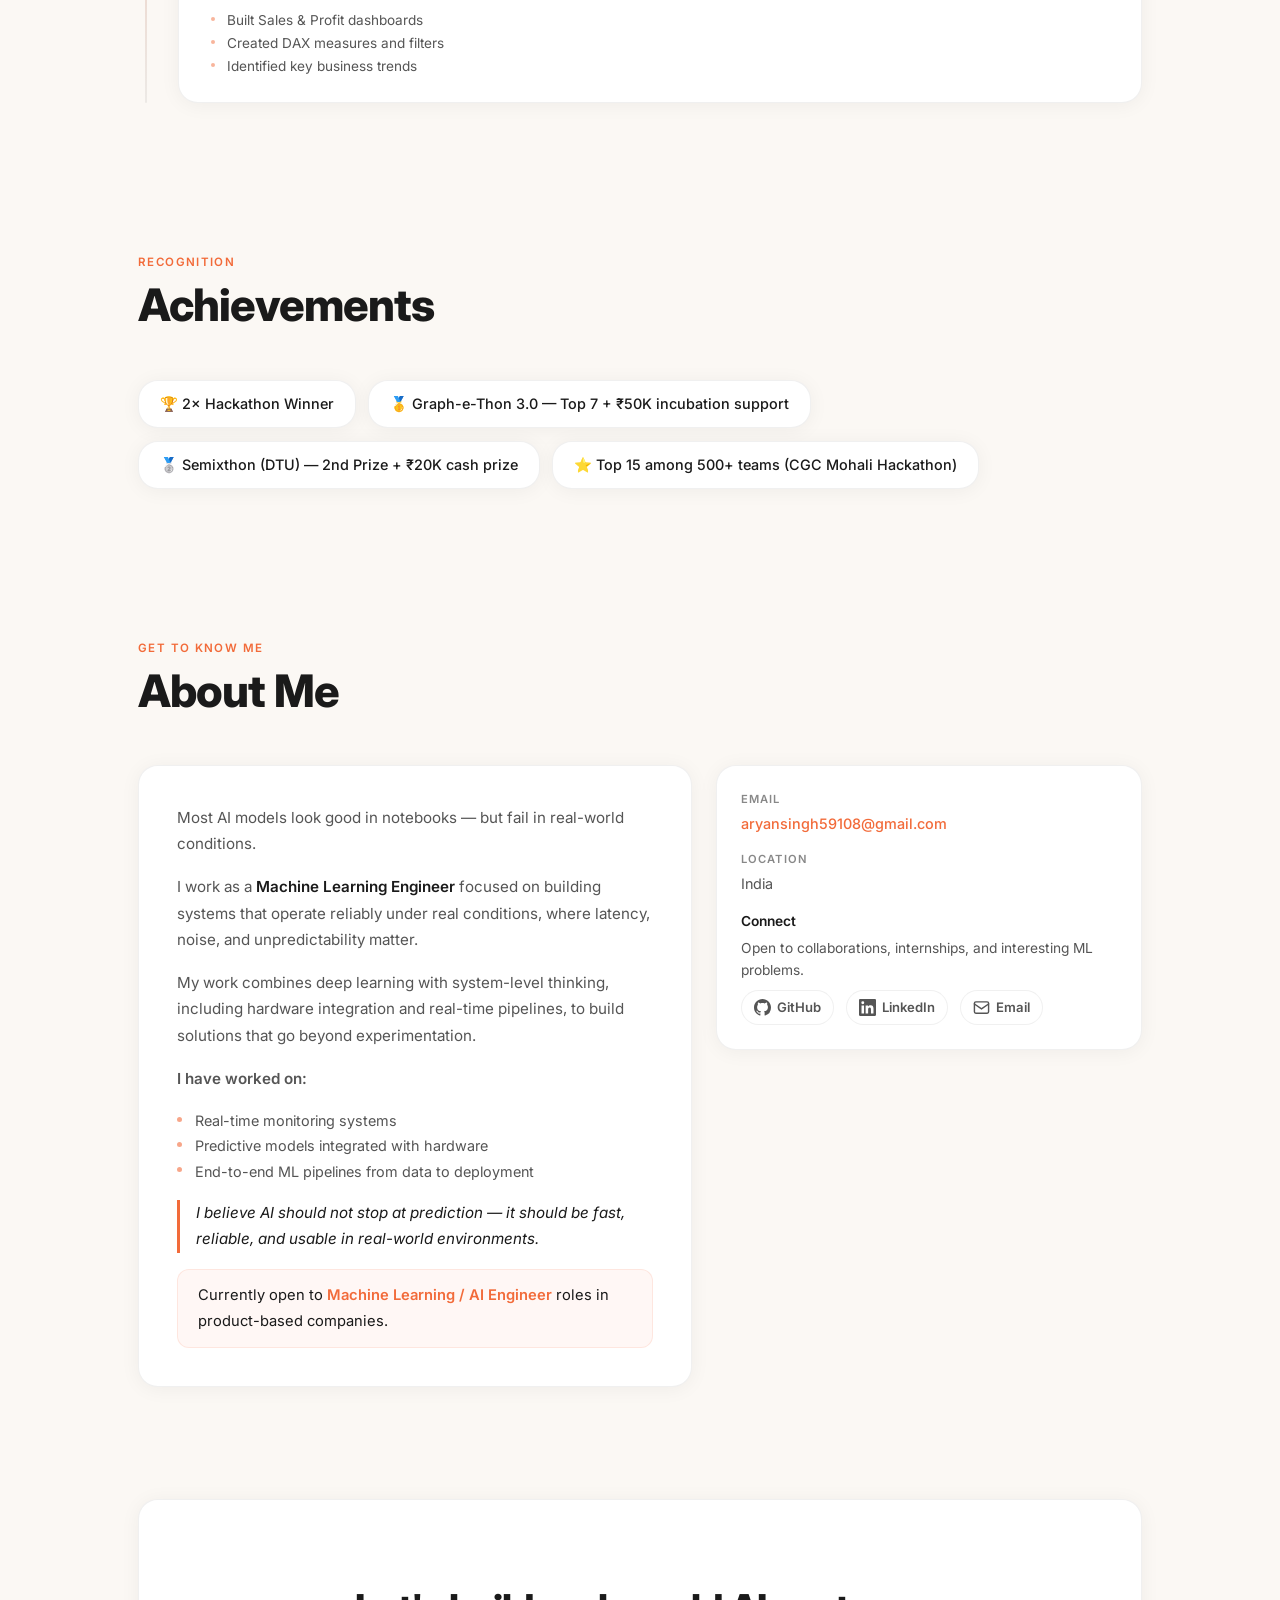
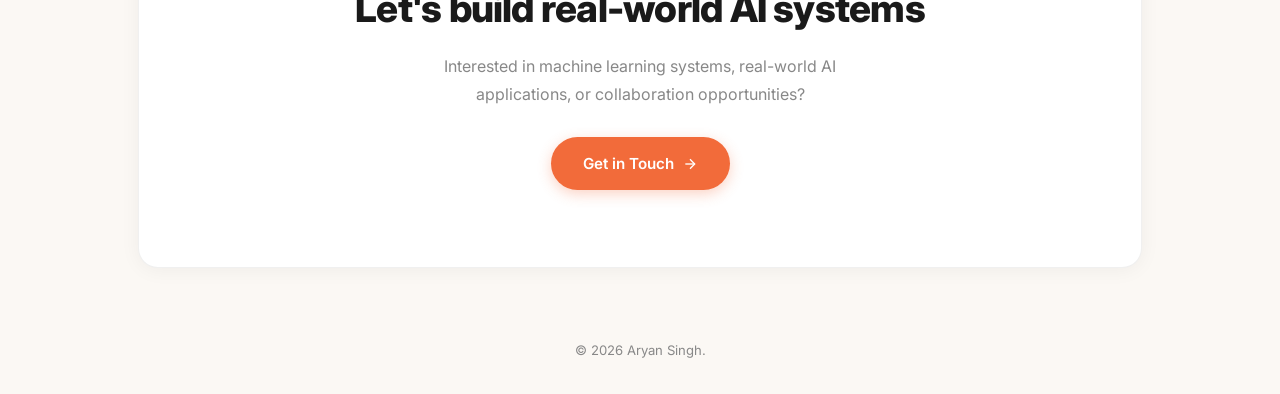
==== commit 8e521bdf: "UI improvements: optimized hero spacing, added resume preview, improved contact section with icons, " ====
--- a/index.html
+++ b/index.html
@@ -55,6 +55,16 @@
       </svg>
       <span>About</span>
     </a>
+    <a href="/assets/aryan-singh-ml-engineer.pdf" class="nav-pill" target="_blank" rel="noopener noreferrer">
+      <svg width="16" height="16" viewBox="0 0 24 24" fill="none" stroke="currentColor" stroke-width="2"
+        stroke-linecap="round" stroke-linejoin="round">
+        <path d="M14 2H6a2 2 0 00-2 2v16a2 2 0 002 2h12a2 2 0 002-2V8z" />
+        <polyline points="14 2 14 8 20 8" />
+        <path d="M10 13h4" />
+        <path d="M10 17h4" />
+      </svg>
+      <span>Resume</span>
+    </a>
   </nav>
 
   <main>
@@ -79,7 +89,18 @@
           pipelines, and hardware integration to solve high-impact real-world problems.</p>
 
         <div class="hero-actions">
-          <a class="btn btn-primary" href="#projects">
+          <a class="btn btn-primary" href="/assets/aryan-singh-ml-engineer.pdf" target="_blank"
+            rel="noopener noreferrer">
+            <svg width="16" height="16" viewBox="0 0 24 24" fill="none" stroke="currentColor" stroke-width="2"
+              stroke-linecap="round" stroke-linejoin="round">
+              <path d="M14 2H6a2 2 0 00-2 2v16a2 2 0 002 2h12a2 2 0 002-2V8z" />
+              <polyline points="14 2 14 8 20 8" />
+              <path d="M10 13h4" />
+              <path d="M10 17h4" />
+            </svg>
+            View Resume
+          </a>
+          <a class="btn btn-ghost" href="#projects">
             <svg width="16" height="16" viewBox="0 0 24 24" fill="none" stroke="currentColor" stroke-width="2"
               stroke-linecap="round" stroke-linejoin="round">
               <rect x="2" y="3" width="20" height="14" rx="2" />
@@ -87,14 +108,6 @@
               <line x1="12" y1="17" x2="12" y2="21" />
             </svg>
             View Projects
-          </a>
-          <a class="btn btn-ghost" href="#">
-            <svg width="16" height="16" viewBox="0 0 24 24" fill="none" stroke="currentColor" stroke-width="2">
-              <path d="M21 15v4a2 2 0 01-2 2H5a2 2 0 01-2-2v-4" />
-              <polyline points="7 10 12 15 17 10" />
-              <line x1="12" y1="15" x2="12" y2="3" />
-            </svg>
-            Download Resume
           </a>
           <div class="hero-socials">
             <a href="https://github.com/aryan-singh69" target="_blank" rel="noreferrer" aria-label="GitHub"
@@ -490,11 +503,29 @@
             <span>India</span>
           </div>
           <div class="about-contact-item">
-            <span class="about-contact-label">Socials</span>
+            <span class="about-contact-label about-contact-label--connect">Connect</span>
+            <p class="connect-note">Open to collaborations, internships, and interesting ML problems.</p>
             <div class="about-socials">
-              <a href="https://github.com/aryan-singh69" target="_blank" rel="noreferrer">GitHub</a>
-              <a href="https://www.linkedin.com/in/aryan-singh-4b1992323/" target="_blank" rel="noreferrer">LinkedIn</a>
-              <a href="mailto:aryansingh59108@gmail.com">Email</a>
+              <a href="https://github.com/aryan-singh69" target="_blank" rel="noopener noreferrer">
+                <svg viewBox="0 0 24 24" fill="currentColor" aria-hidden="true">
+                  <path d="M12 0C5.37 0 0 5.37 0 12c0 5.31 3.435 9.795 8.205 11.385.6.105.825-.255.825-.57 0-.285-.015-1.23-.015-2.235-3.015.555-3.795-.735-4.035-1.41-.135-.345-.72-1.41-1.23-1.695-.42-.225-1.02-.78-.015-.795.945-.015 1.62.87 1.845 1.23 1.08 1.815 2.805 1.305 3.495.99.105-.78.42-1.305.765-1.605-2.67-.3-5.46-1.335-5.46-5.925 0-1.305.465-2.385 1.23-3.225-.12-.3-.54-1.53.12-3.18 0 0 1.005-.315 3.3 1.23.96-.27 1.98-.405 3-.405s2.04.135 3 .405c2.295-1.56 3.3-1.23 3.3-1.23.66 1.65.24 2.88.12 3.18.765.84 1.23 1.905 1.23 3.225 0 4.605-2.805 5.625-5.475 5.925.435.375.81 1.095.81 2.22 0 1.605-.015 2.895-.015 3.3 0 .315.225.69.825.57A12.02 12.02 0 0024 12c0-6.63-5.37-12-12-12z" />
+                </svg>
+                GitHub
+              </a>
+              <a href="https://www.linkedin.com/in/aryan-singh-4b1992323/" target="_blank" rel="noopener noreferrer">
+                <svg viewBox="0 0 24 24" fill="currentColor" aria-hidden="true">
+                  <path d="M20.447 20.452h-3.554v-5.569c0-1.328-.027-3.037-1.852-3.037-1.853 0-2.136 1.445-2.136 2.939v5.667H9.351V9h3.414v1.561h.046c.477-.9 1.637-1.85 3.37-1.85 3.601 0 4.267 2.37 4.267 5.455v6.286zM5.337 7.433a2.062 2.062 0 01-2.063-2.065 2.064 2.064 0 112.063 2.065zm1.782 13.019H3.555V9h3.564v11.452zM22.225 0H1.771C.792 0 0 .774 0 1.729v20.542C0 23.227.792 24 1.771 24h20.451C23.2 24 24 23.227 24 22.271V1.729C24 .774 23.2 0 22.222 0h.003z" />
+                </svg>
+                LinkedIn
+              </a>
+              <a href="mailto:aryansingh59108@gmail.com">
+                <svg viewBox="0 0 24 24" fill="none" stroke="currentColor" stroke-width="2" stroke-linecap="round"
+                  stroke-linejoin="round" aria-hidden="true">
+                  <rect x="2" y="4" width="20" height="16" rx="2" />
+                  <path d="M22 7l-10 7L2 7" />
+                </svg>
+                Email
+              </a>
             </div>
           </div>
         </div>
@@ -525,4 +556,4 @@
   <script src="js/script.js"></script>
 </body>
 
-</html>+</html>
--- a/css/styles.css
+++ b/css/styles.css
@@ -113,16 +113,17 @@
    ═════════════════════════════ */
 .hero {
   position: relative;
-  min-height: 100vh;
-  min-height: 100dvh;
+  min-height: 70vh;
   display: flex;
   align-items: center;
-  justify-content: space-between;
-  gap: 3rem;
-  padding: 8rem clamp(2rem, 6vw, 6rem) 4rem;
+  justify-content: flex-start;
+  gap: 50px;
+  padding: 80px clamp(2rem, 6vw, 6rem) 40px;
   max-width: 1300px;
   margin: 0 auto;
   overflow: hidden;
+  background: radial-gradient(ellipse 80% 60% at 70% 40%, rgba(255, 180, 130, 0.08), transparent),
+              radial-gradient(ellipse 60% 50% at 20% 60%, rgba(130, 230, 200, 0.06), transparent);
 }
 
 /* Faded initials */
@@ -182,7 +183,7 @@
   color: var(--teal);
   font-size: 0.78rem;
   font-weight: 600;
-  margin-bottom: 1.5rem;
+  margin-bottom: 10px;
   border: 1px solid rgba(13, 147, 115, 0.15);
 }
 .avail-dot {
@@ -199,26 +200,26 @@
   line-height: 1.05;
   letter-spacing: -0.03em;
   color: var(--text);
-  margin-bottom: 0.3rem;
+  margin-bottom: 8px;
 }
 .hero-role {
   font-size: clamp(1.1rem, 1.5vw, 1.5rem);
   font-weight: 500;
   color: var(--text-secondary);
-  margin-bottom: 1.2rem;
+  margin-bottom: 10px;
 }
 .hero-headline {
   font-size: clamp(1rem, 1.3vw, 1.2rem);
   font-weight: 600;
   color: var(--accent);
-  margin-bottom: 0.6rem;
+  margin-bottom: 8px;
 }
 .hero-intro {
   font-size: 1rem;
   color: var(--text-muted);
-  line-height: 1.7;
+  line-height: 1.65;
   max-width: 520px;
-  margin-bottom: 2rem;
+  margin-bottom: 12px;
 }
 
 .hero-actions {
@@ -255,9 +256,11 @@
   position: relative;
   z-index: 1;
   flex-shrink: 0;
+  align-self: flex-start;
+  margin-top: 10px;
 }
 .hero-image-frame {
-  width: clamp(260px, 22vw, 340px);
+  width: clamp(220px, 19vw, 290px);
   border-radius: var(--radius);
   overflow: hidden;
   box-shadow: var(--shadow-lg);
@@ -371,6 +374,9 @@
   font-weight: 800;
   letter-spacing: -0.02em;
   line-height: 1.15;
+}
+#about {
+  padding-bottom: 40px;
 }
 
 /* ═════════════════════════════
@@ -722,7 +728,9 @@
 .about-card--contact {
   display: flex;
   flex-direction: column;
-  gap: 1.2rem;
+  align-self: start;
+  gap: 0.9rem;
+  padding: 1.5rem;
 }
 .about-contact-item {
   display: flex;
@@ -735,6 +743,12 @@
   text-transform: uppercase;
   letter-spacing: 0.1em;
   color: var(--text-muted);
+}
+.about-contact-label--connect {
+  font-size: 0.86rem;
+  text-transform: none;
+  letter-spacing: 0;
+  color: var(--text);
 }
 .about-contact-item a {
   color: var(--accent);
@@ -749,22 +763,40 @@
   font-size: 0.9rem;
   color: var(--text-secondary);
 }
+.connect-note {
+  color: var(--text-secondary);
+  font-size: 0.86rem;
+  line-height: 1.55;
+  margin: 0.15rem 0 0.35rem;
+}
 .about-socials {
   display: flex;
-  gap: 0.6rem;
+  flex-wrap: wrap;
+  gap: 10px 12px;
 }
 .about-socials a {
+  display: inline-flex;
+  align-items: center;
+  gap: 6px;
   font-size: 0.82rem;
-  font-weight: 500;
-  padding: 0.35rem 0.8rem;
-  border-radius: var(--radius-pill);
-  border: 1px solid var(--border);
-  color: var(--text-secondary);
-  transition: all 0.3s var(--ease);
+  font-weight: 600;
+  padding: 6px 12px;
+  border-radius: 20px;
+  border: 1px solid var(--border);
+  color: var(--text-secondary);
+  background: rgba(255,255,255,0.7);
+  transition: background 0.25s var(--ease), color 0.25s var(--ease), border-color 0.25s var(--ease), transform 0.25s var(--ease);
 }
 .about-socials a:hover {
-  background: rgba(0,0,0,0.04);
+  background: rgba(242,107,58,0.08);
+  border-color: rgba(242,107,58,0.24);
   color: var(--text);
+  transform: scale(1.03);
+}
+.about-socials svg {
+  width: 17px;
+  height: 17px;
+  flex-shrink: 0;
 }
 .about-image-block {
   margin-top: auto;
@@ -852,7 +884,7 @@
    CTA SECTION
    ═════════════════════════════ */
 .cta-section {
-  padding-bottom: clamp(5rem, 10vh, 8rem);
+  padding-bottom: 40px;
 }
 .cta-card {
   text-align: center;
@@ -919,8 +951,9 @@
     flex-direction: column-reverse;
     text-align: center;
     align-items: center;
-    padding-top: 7rem;
-    gap: 2rem;
+    padding-top: 80px;
+    padding-bottom: 40px;
+    gap: 1.5rem;
   }
   .hero-content {
     max-width: 100%;
@@ -938,8 +971,12 @@
     left: 50%;
     transform: translate(-50%, -50%);
   }
+  .hero-image-wrap {
+    align-self: center;
+    margin-top: 0;
+  }
   .hero-image-frame {
-    width: 200px;
+    width: 180px;
   }
 
   .project-card {
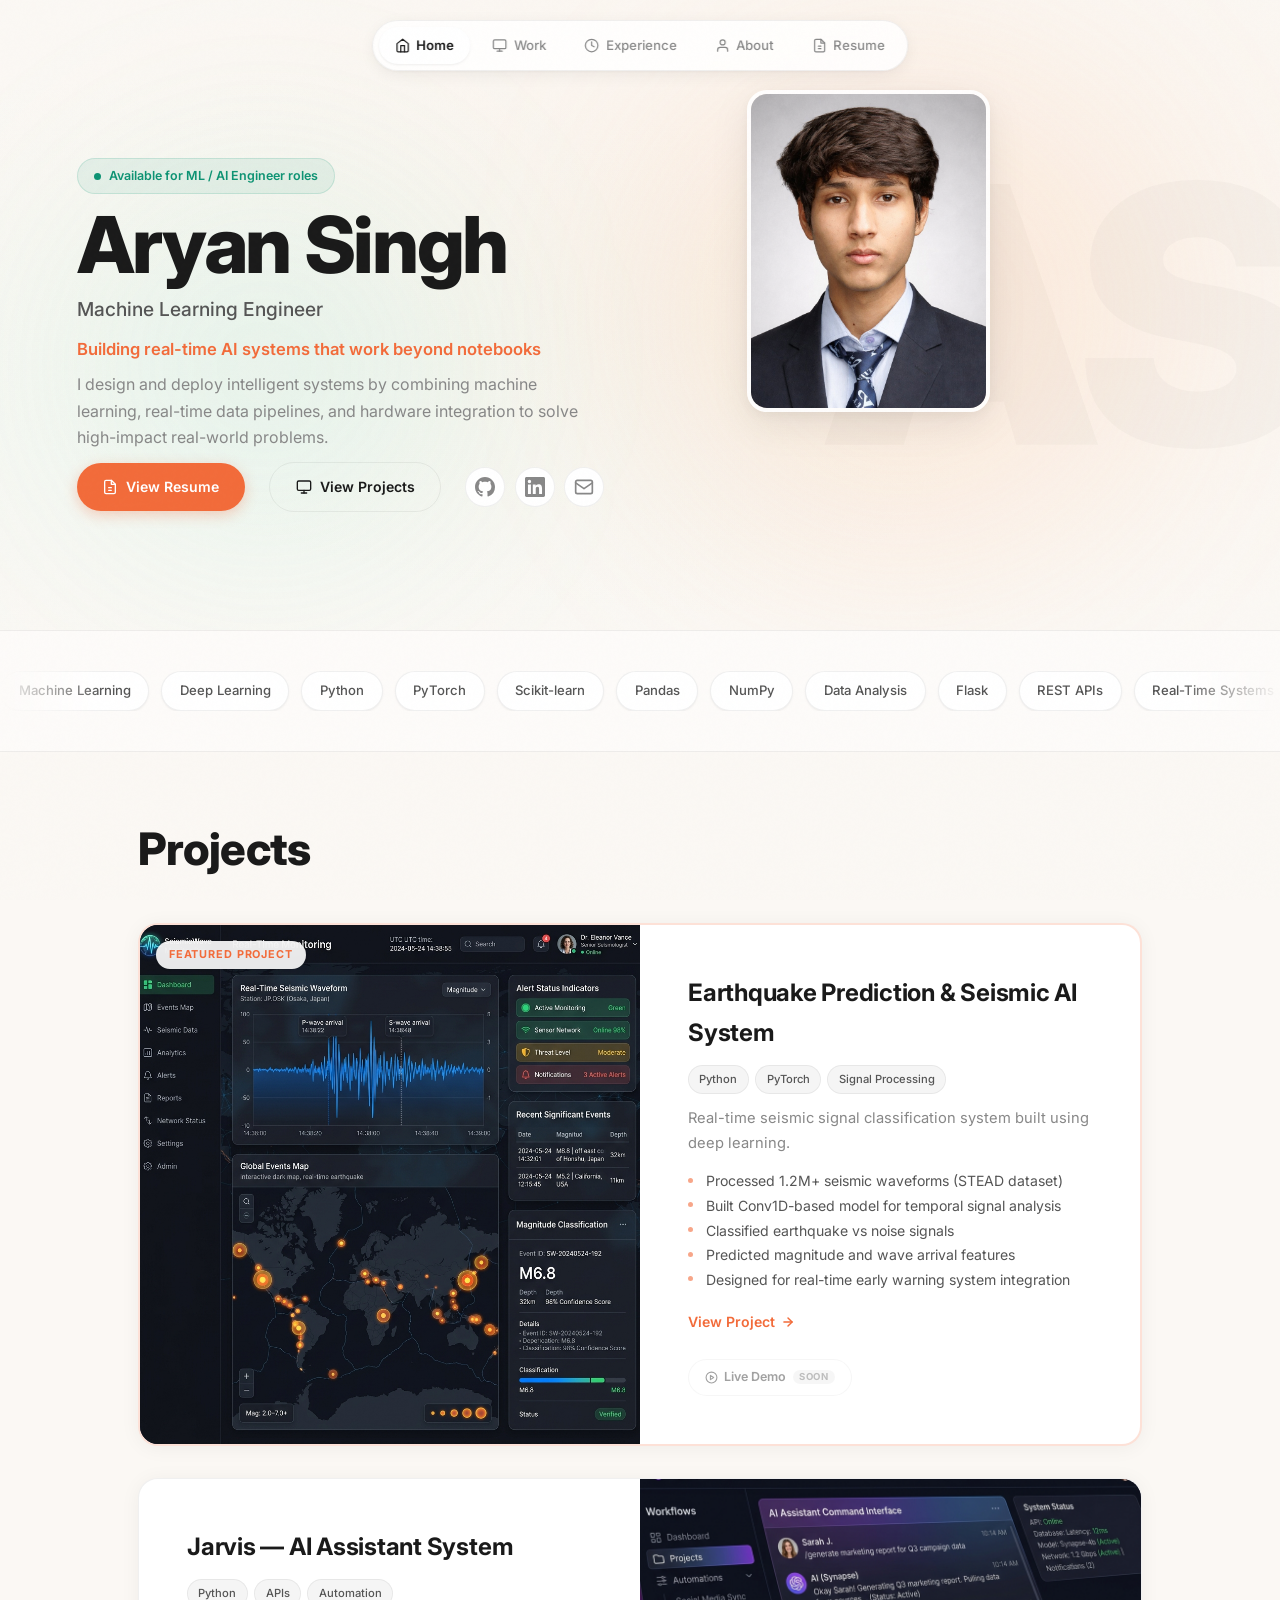
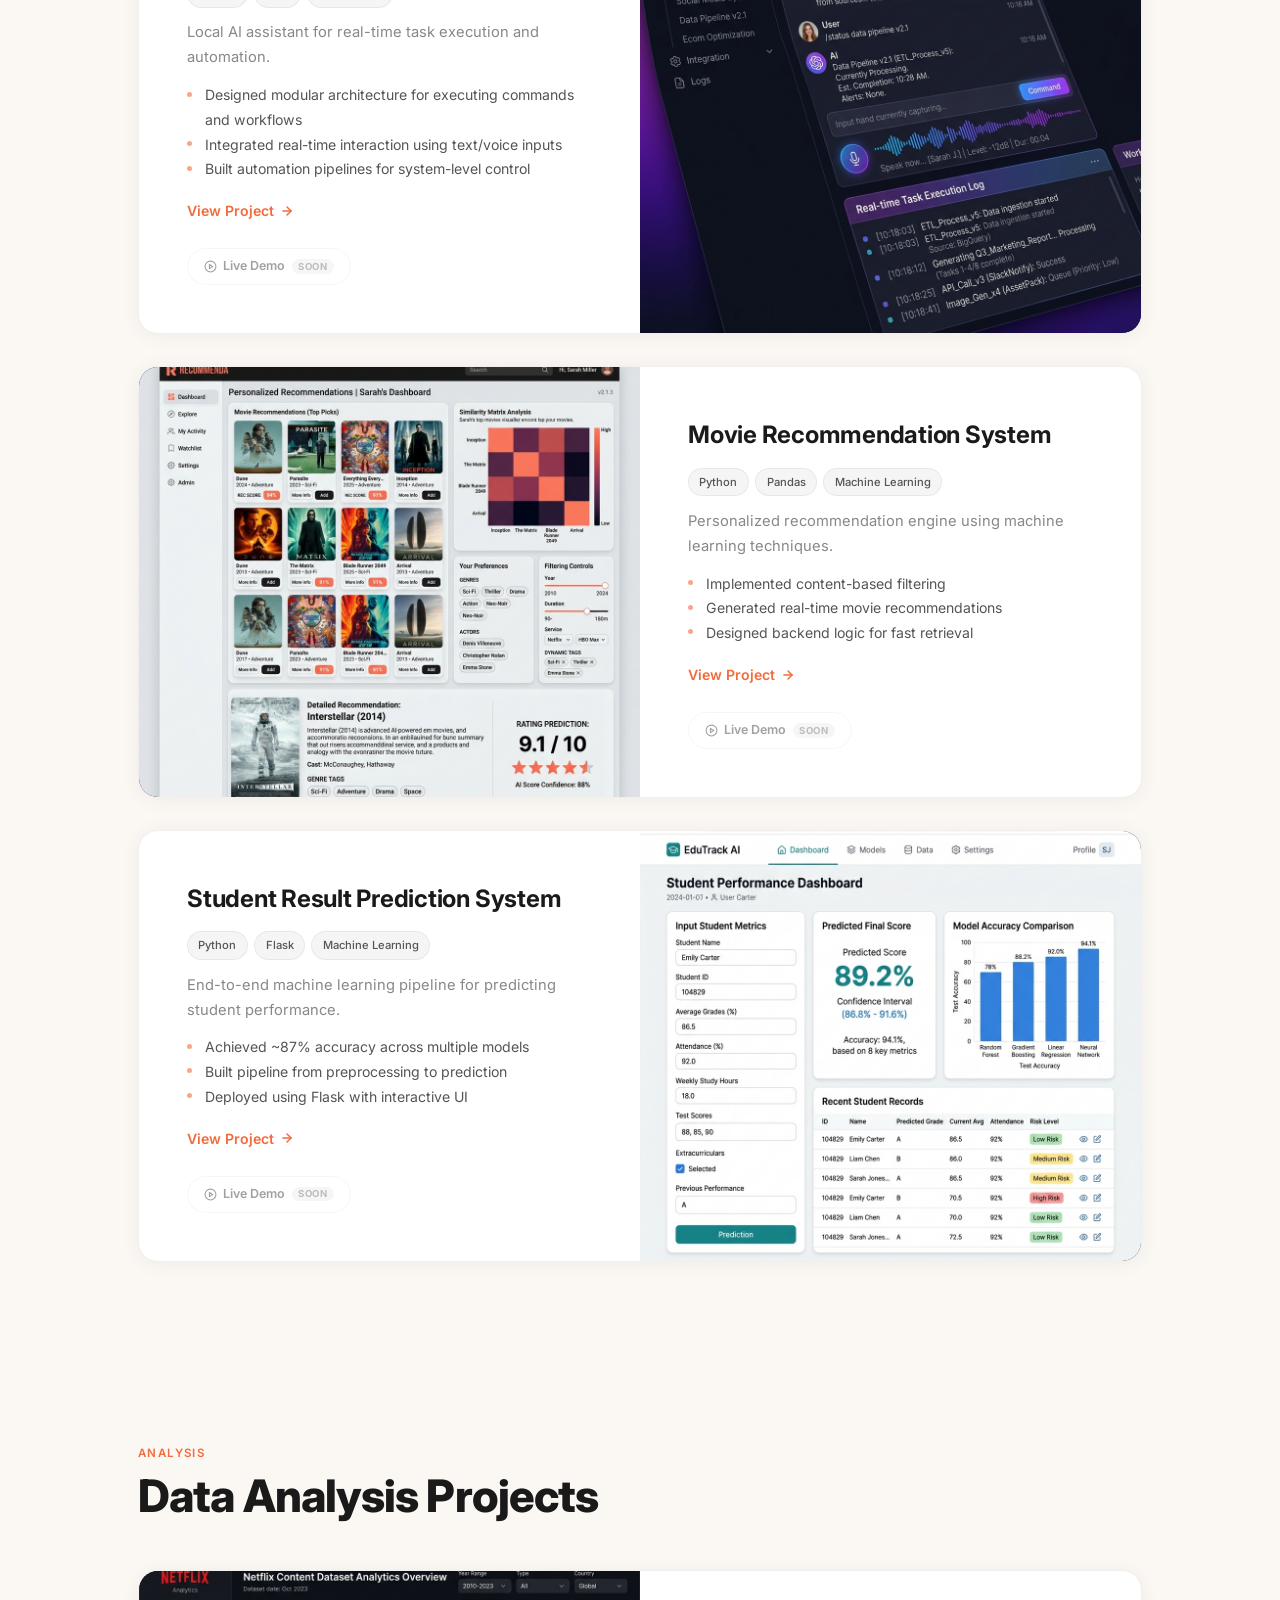
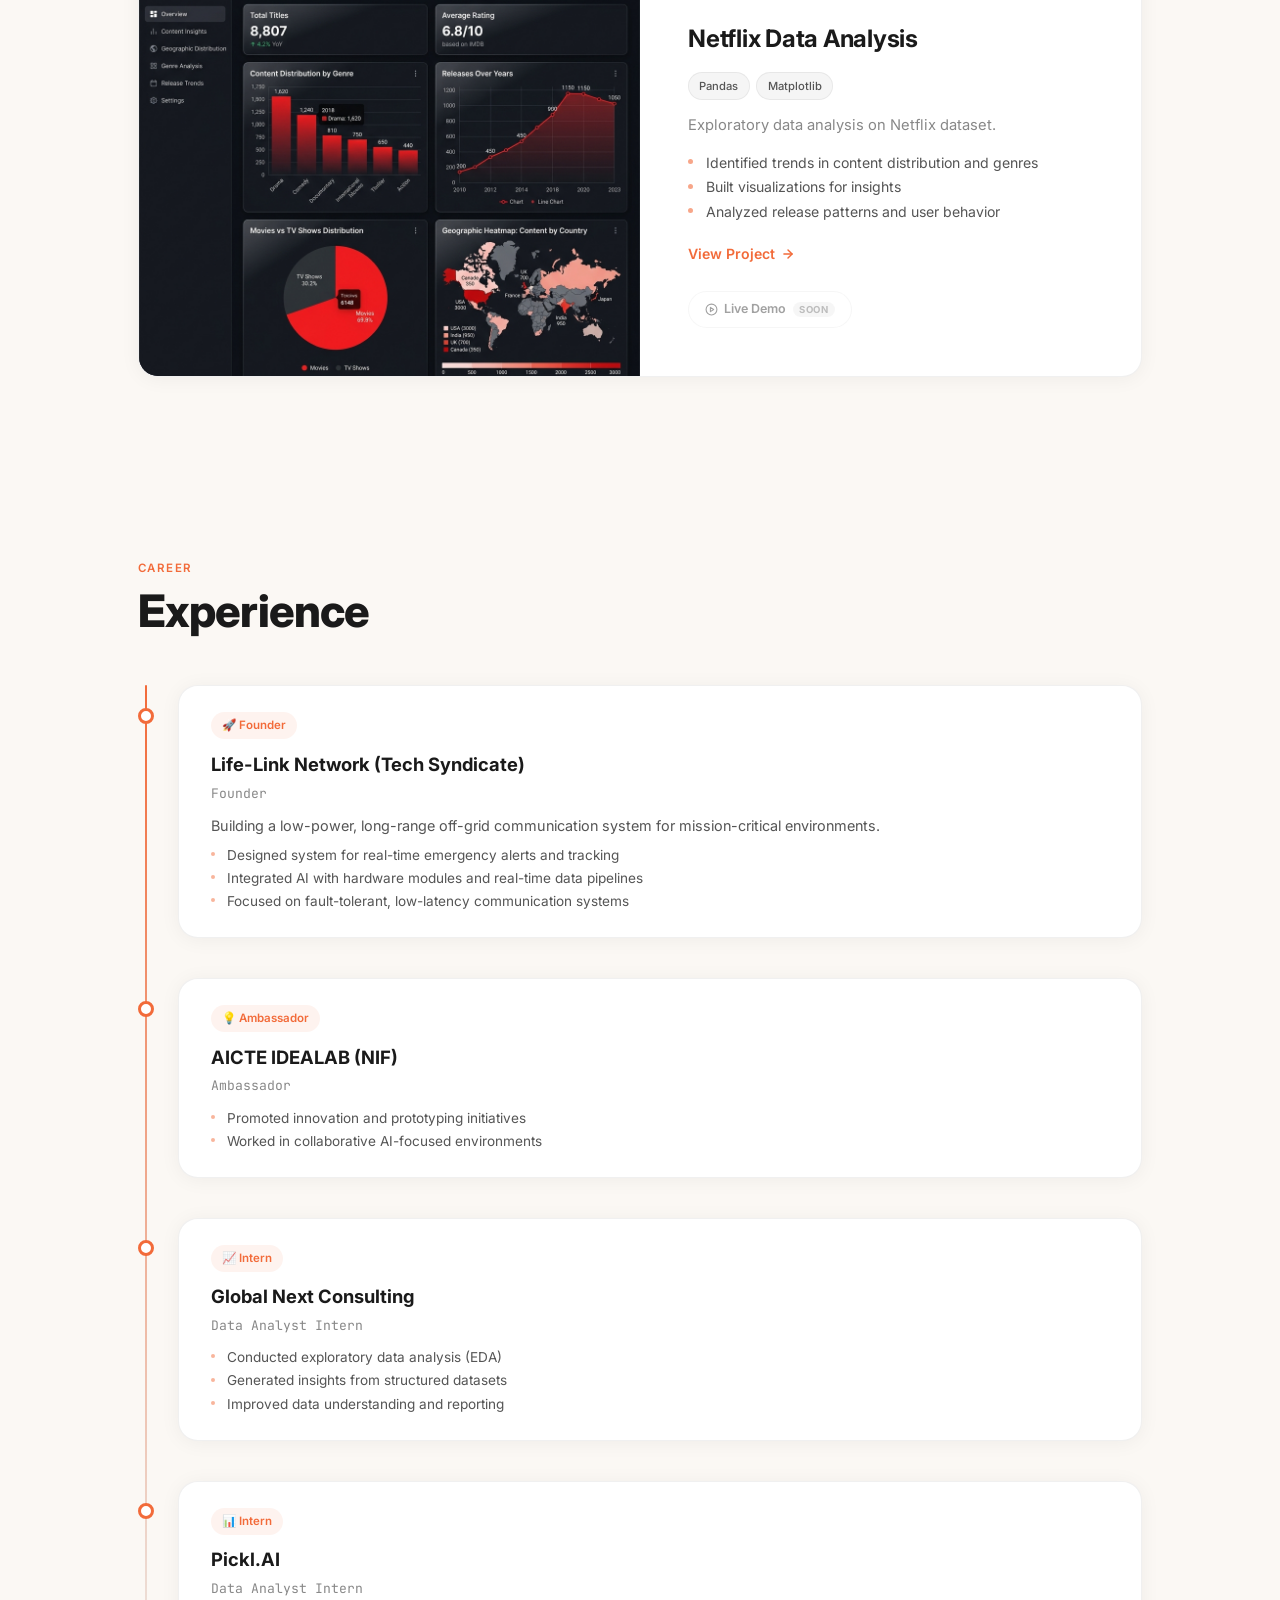
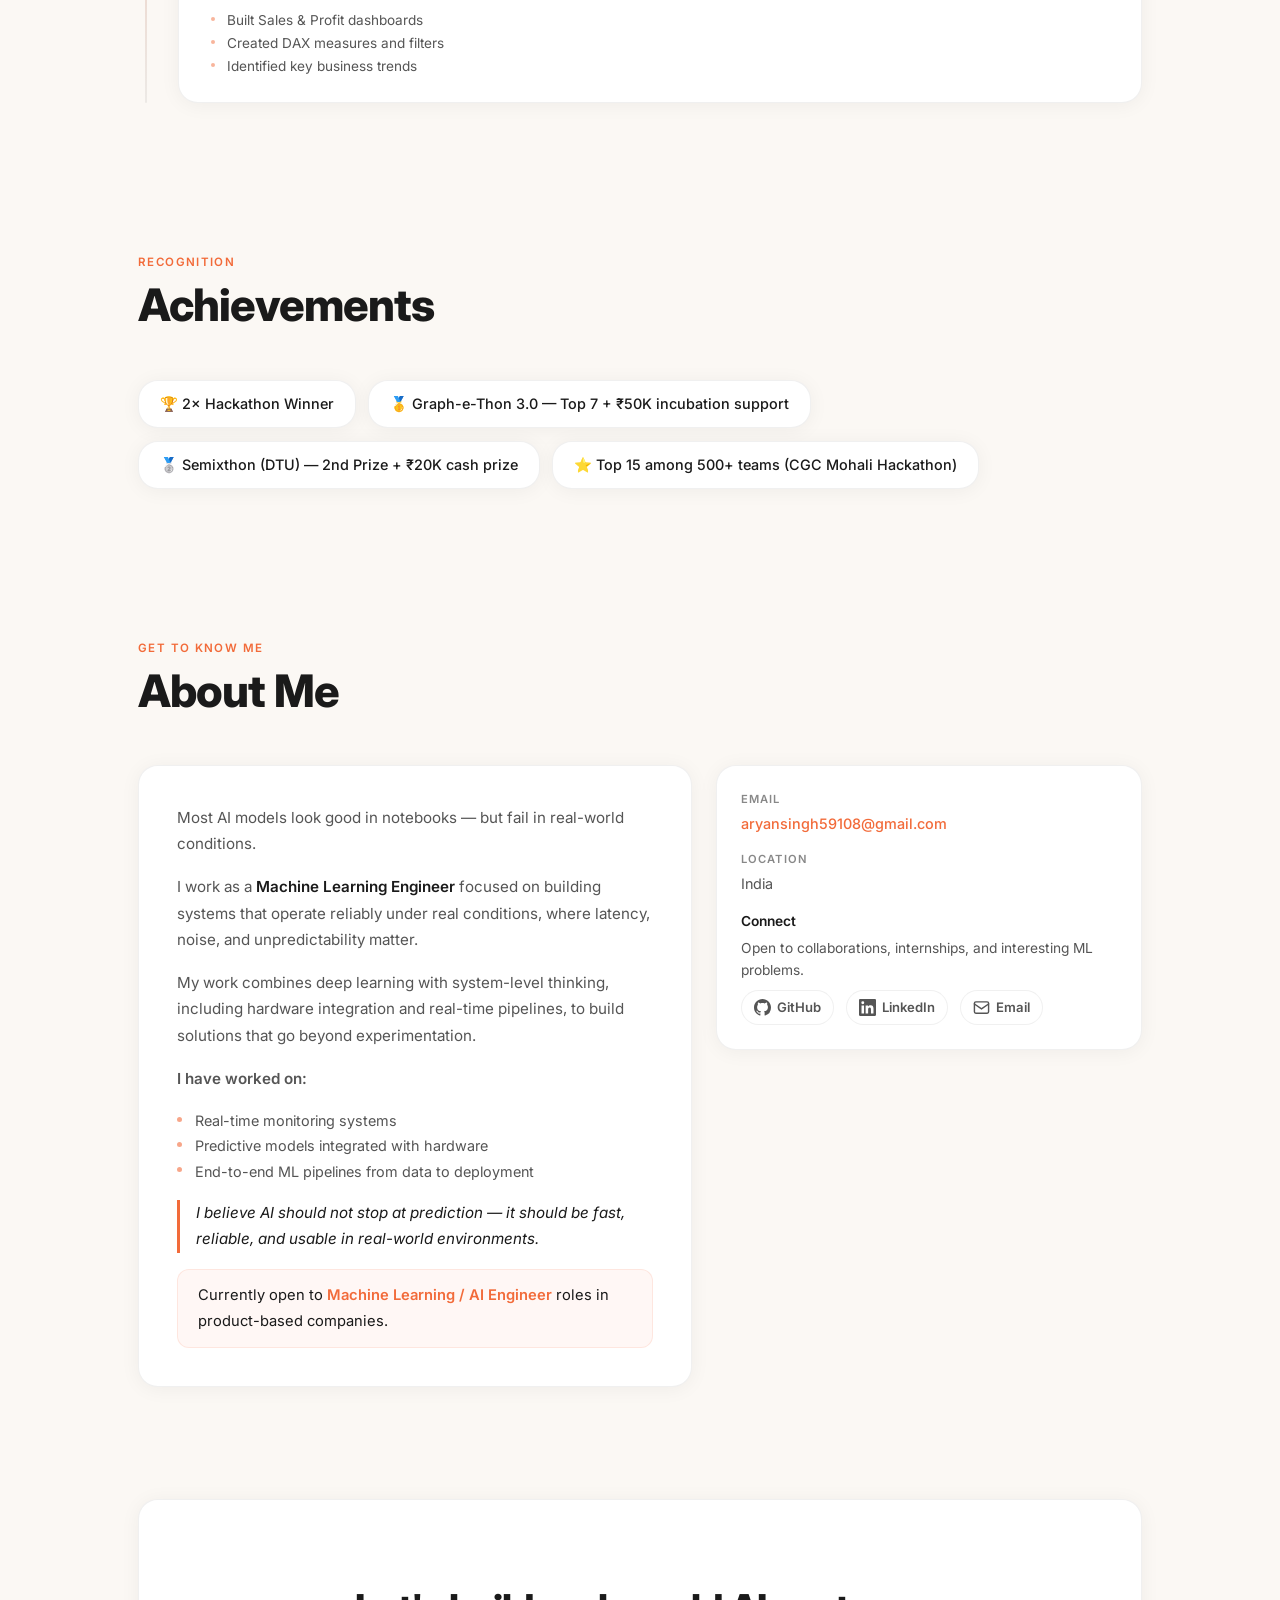
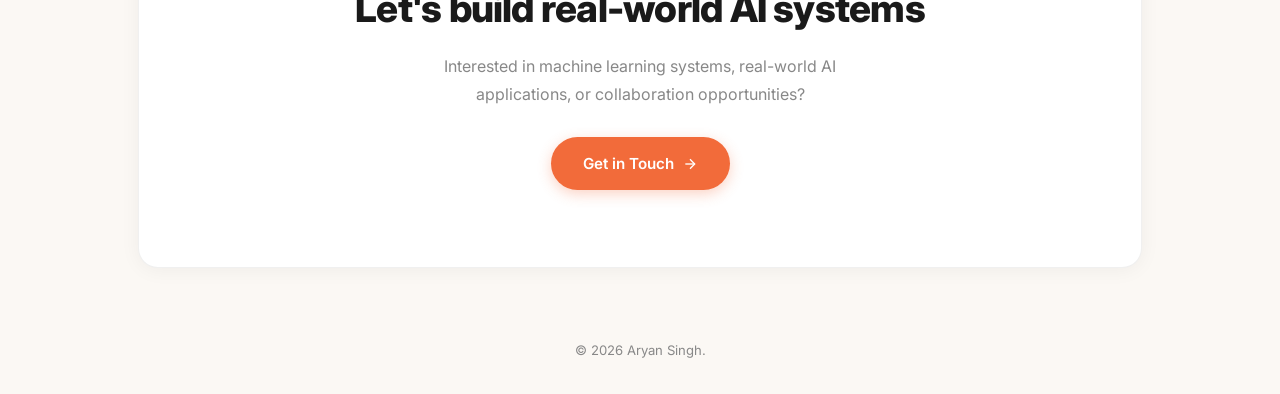
==== commit 1278b406: "Add fevicon icon" ====
--- a/index.html
+++ b/index.html
@@ -5,6 +5,8 @@
   <meta charset="utf-8" />
   <meta name="viewport" content="width=device-width, initial-scale=1" />
   <title>Aryan Singh — Machine Learning Engineer</title>
+  <link rel="icon" type="image/svg+xml" href="/assets/favicon.svg" />
+  <link rel="shortcut icon" href="/assets/favicon.ico" />
   <meta name="description"
     content="Aryan Singh is a Machine Learning Engineer building real-time AI systems that work beyond notebooks — combining deep learning, real-time pipelines, and hardware integration." />
   <link rel="preconnect" href="https://fonts.googleapis.com" />
--- a/css/styles.css
+++ b/css/styles.css
@@ -71,7 +71,8 @@
   transform: translateX(-50%);
   z-index: 1000;
   display: flex;
-  gap: 0.25rem;
+  align-items: center;
+  gap: 0.4rem;
   padding: 0.35rem;
   background: rgba(255, 255, 255, 0.85);
   backdrop-filter: blur(20px);
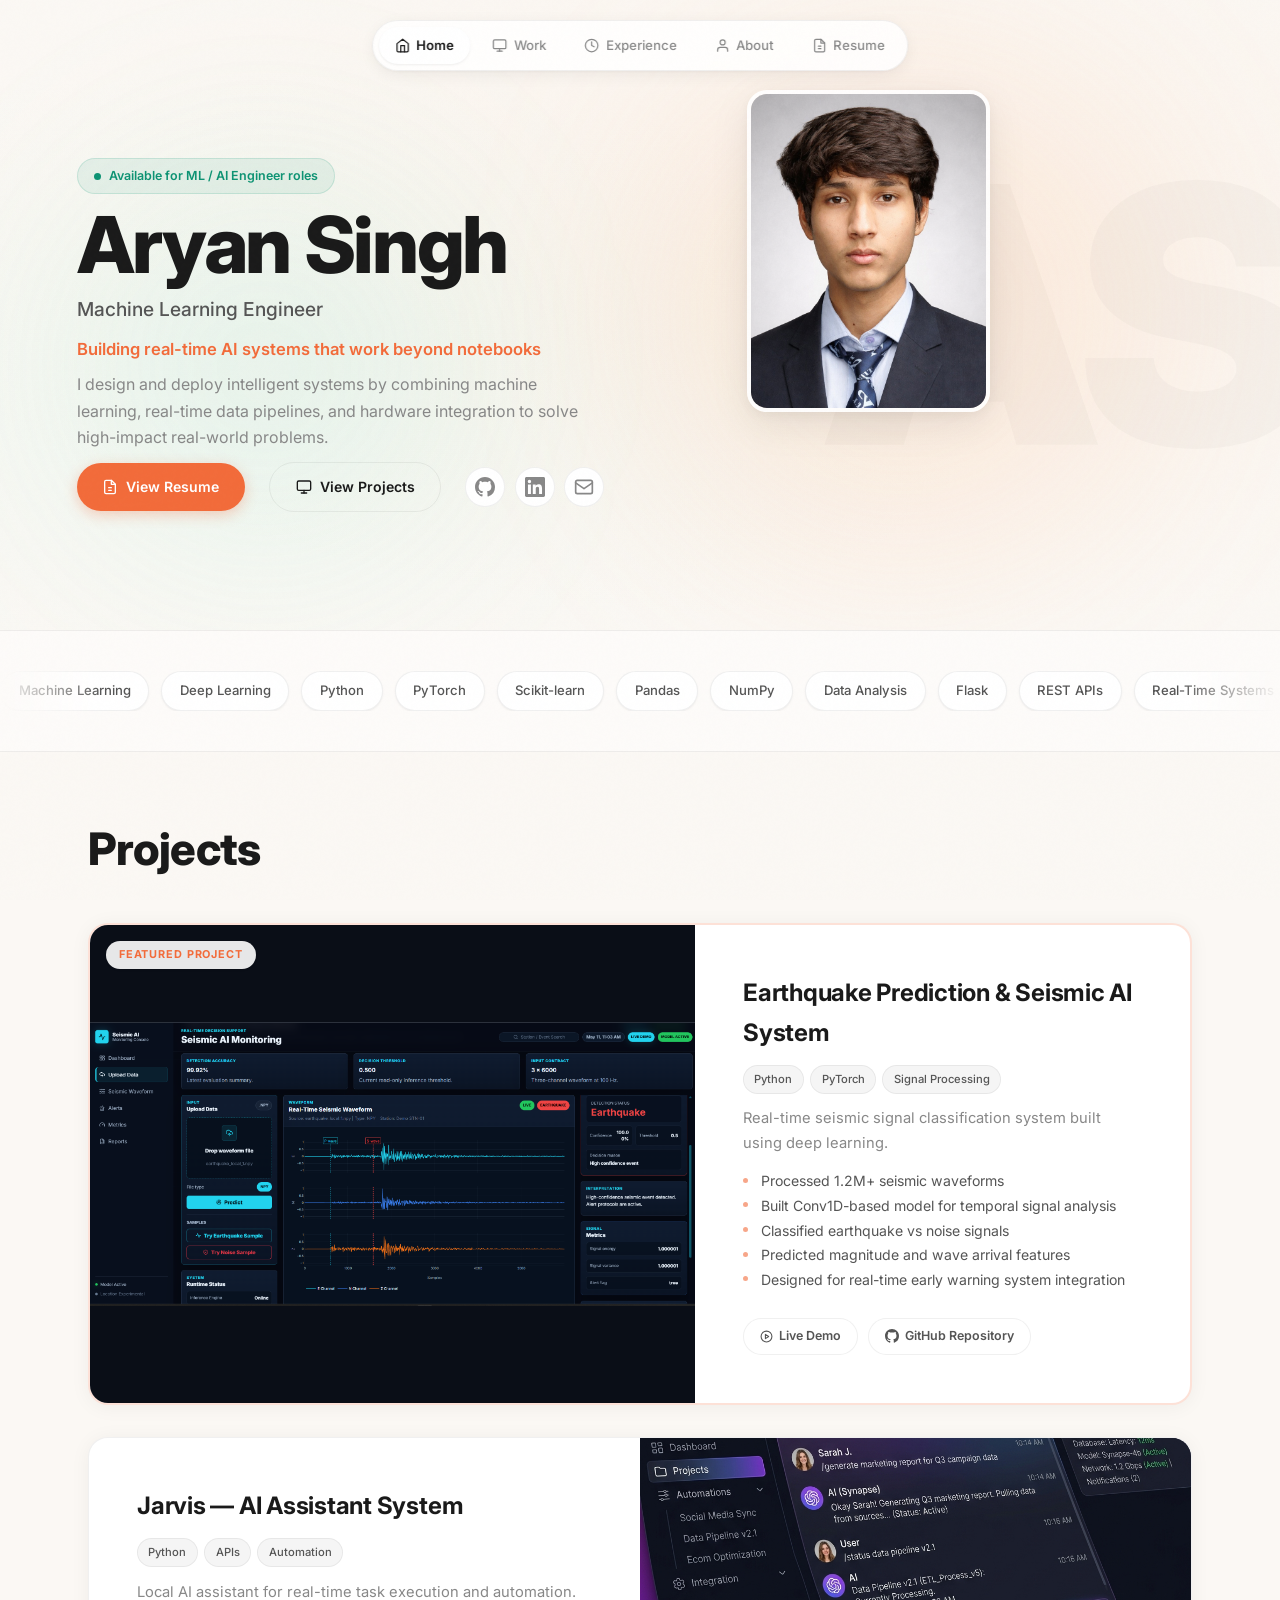
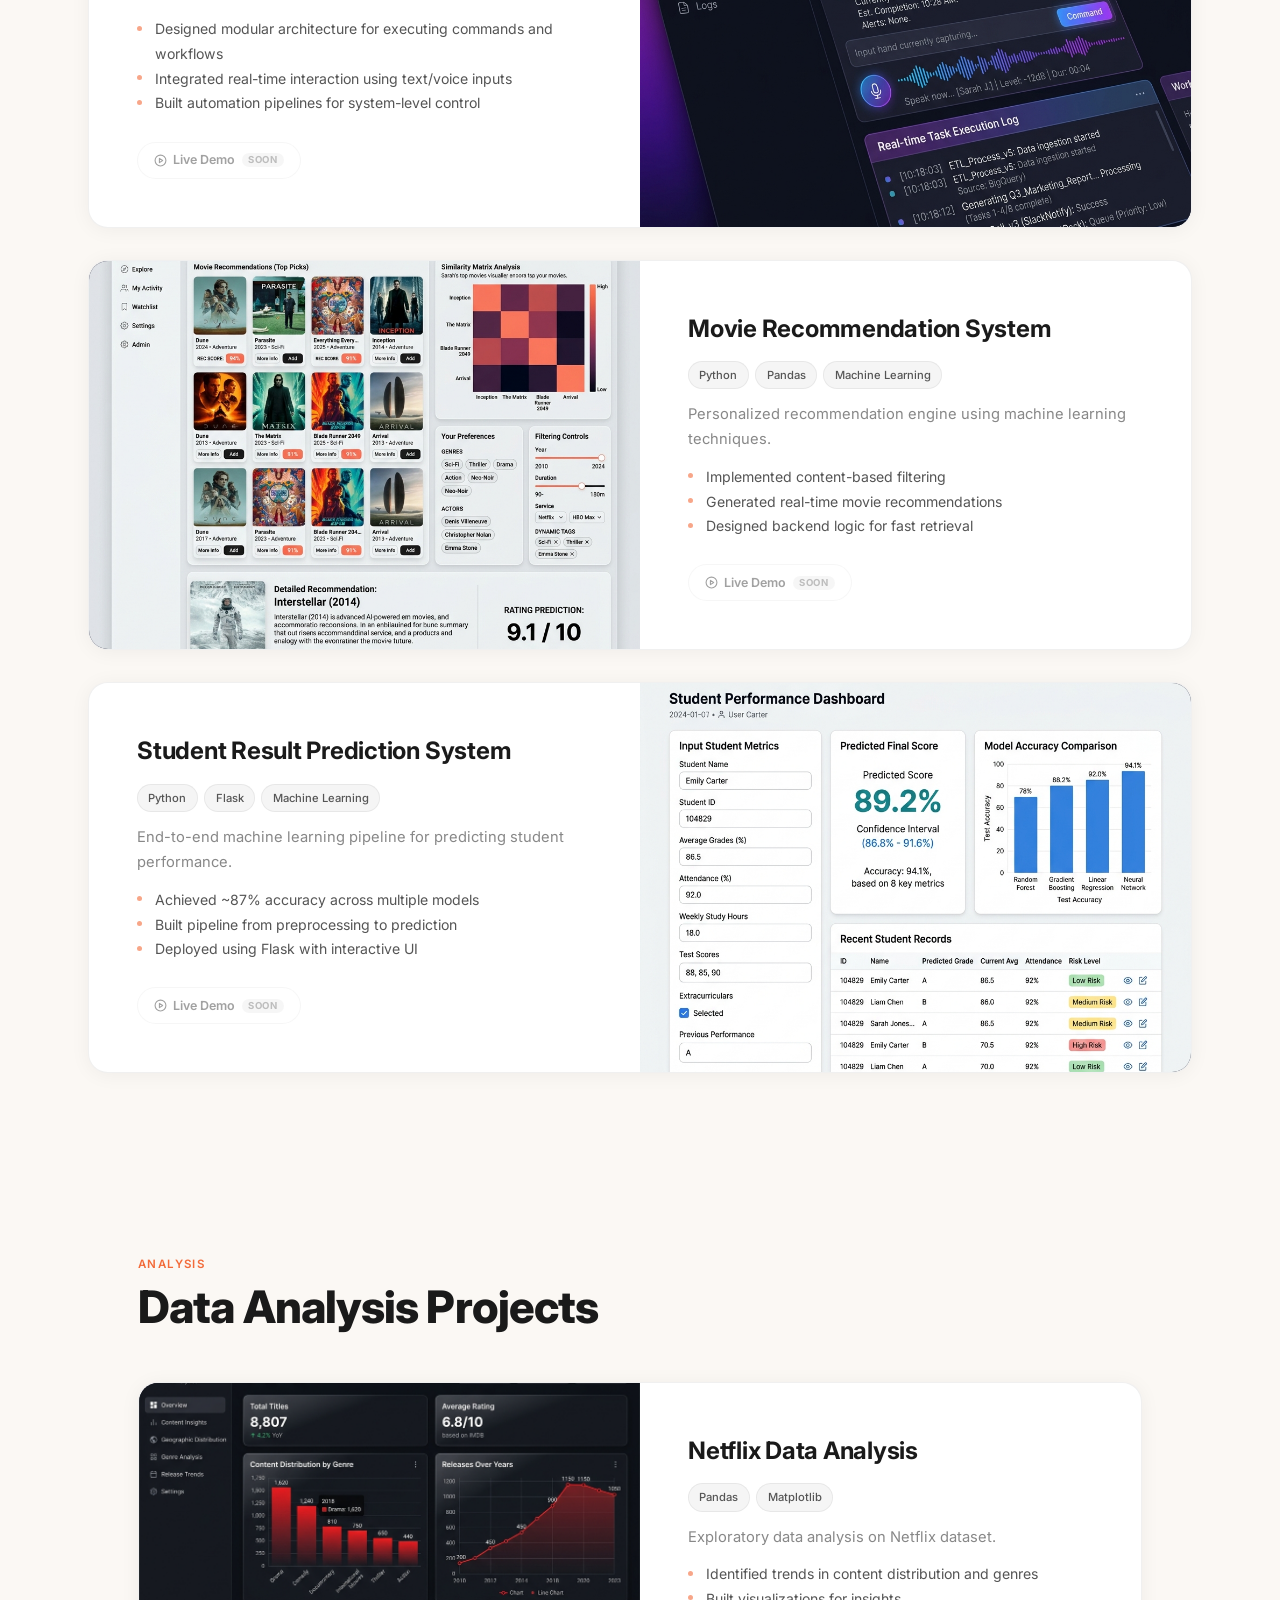
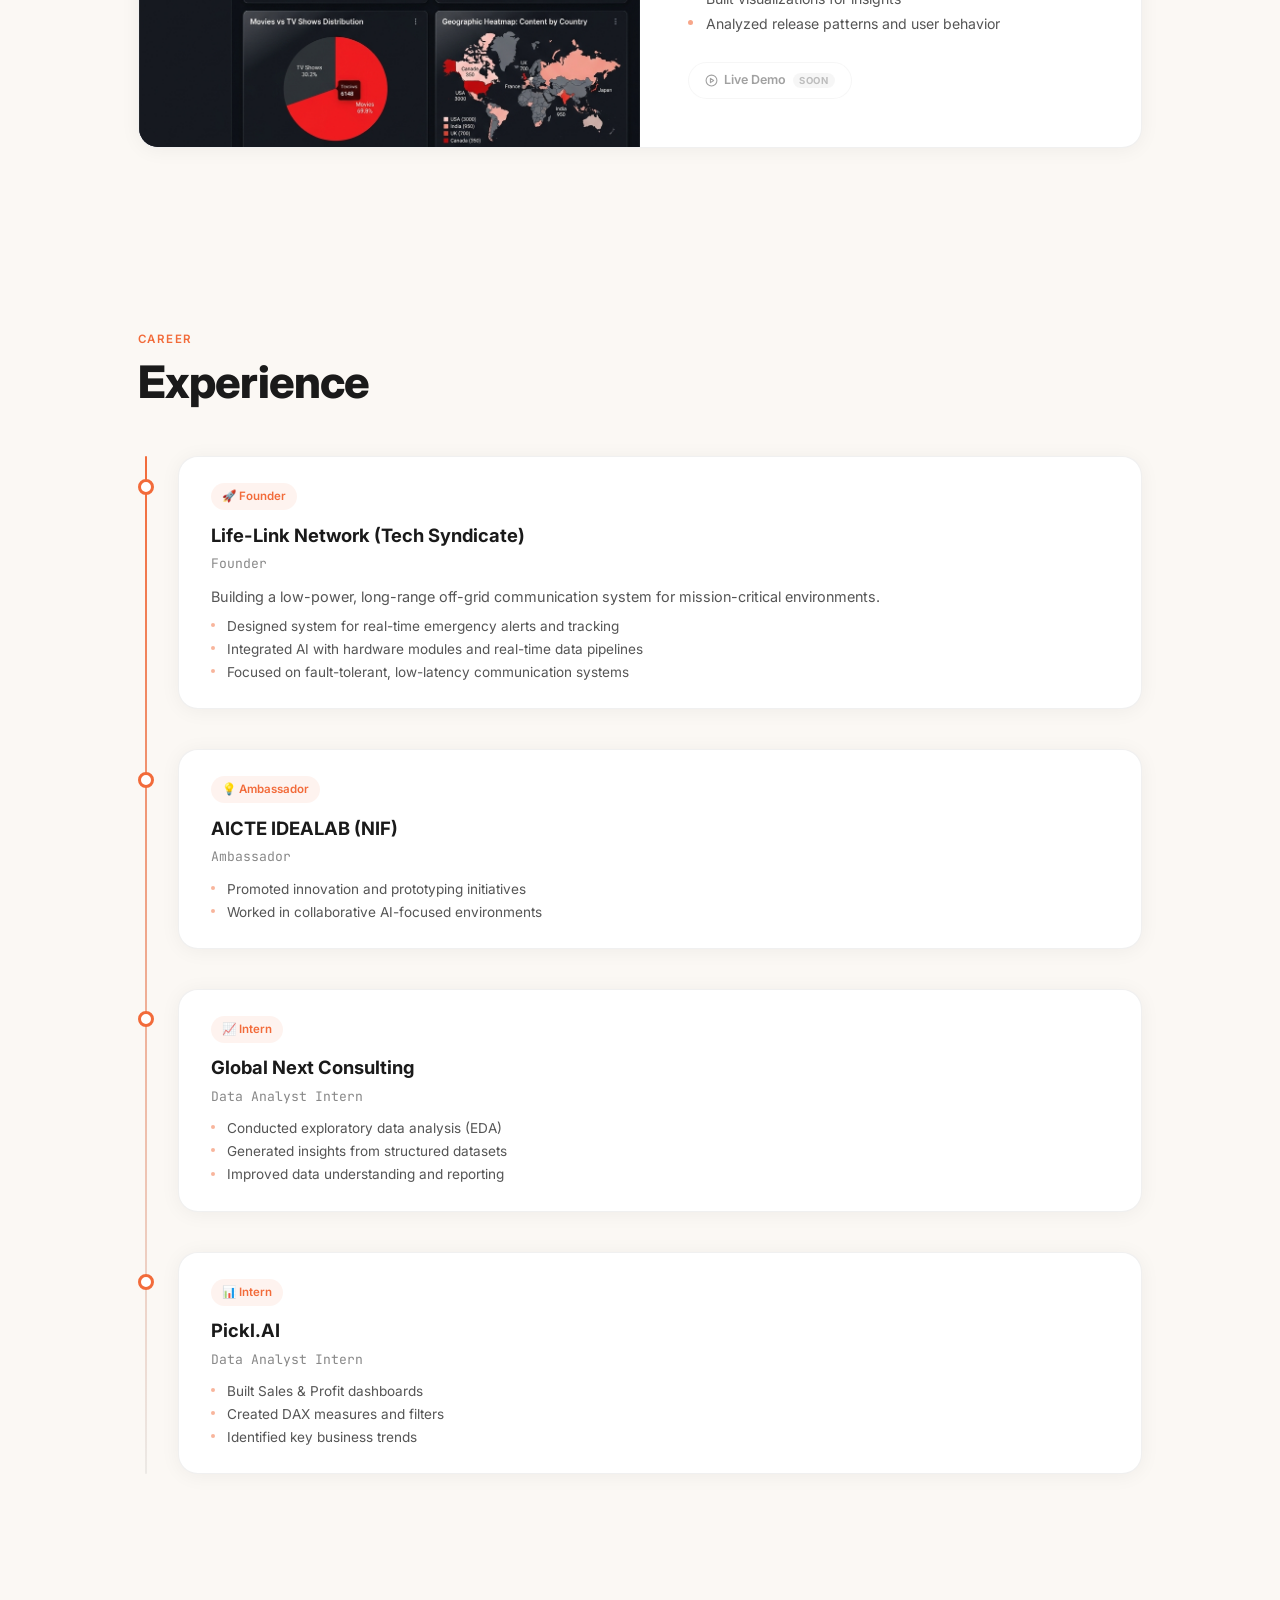
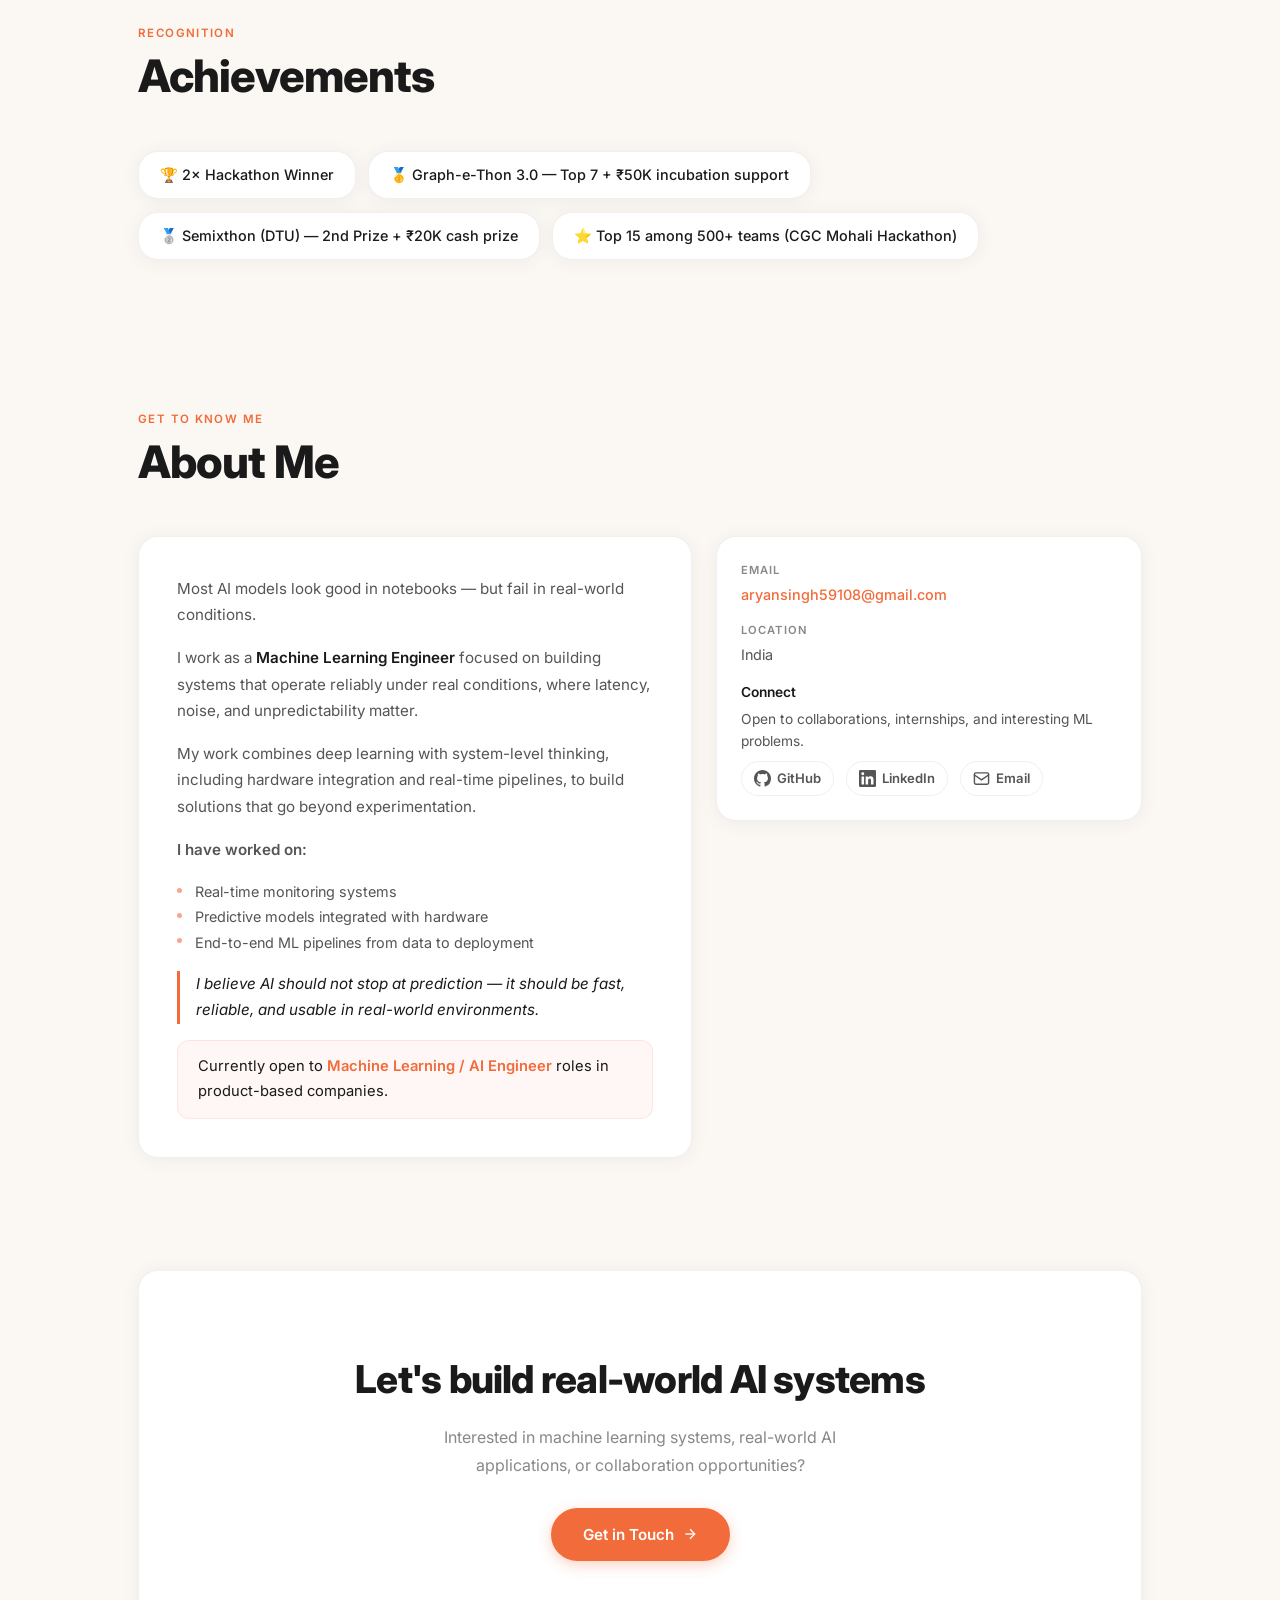
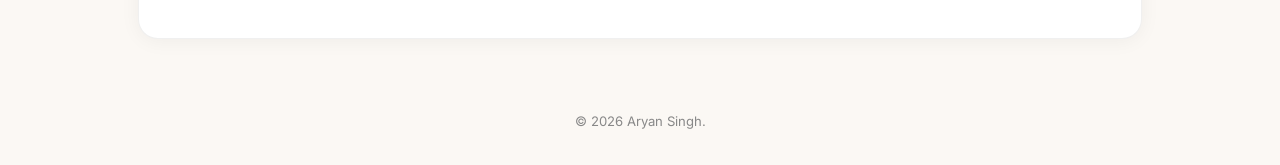
==== commit eb93edc6: "add live demo and github repo in earthquake project" ====
--- a/index.html
+++ b/index.html
@@ -186,8 +186,8 @@
 
       <!-- Project 1: Earthquake -->
       <div class="project-card project-card--featured" data-reveal>
-        <div class="project-visual">
-          <img src="assets/images/projects/earthquake.png" alt="Earthquake AI Dashboard" class="project-preview" />
+        <div class="project-visual project-visual--dashboard">
+          <img src="assets/images/projects/earthquake-dashboard.png" alt="Seismic AI Monitoring Dashboard — real-time earthquake detection with waveform analysis" class="project-preview project-preview--dashboard" />
           <span class="featured-badge">Featured Project</span>
         </div>
         <div class="project-info">
@@ -197,22 +197,22 @@
           </div>
           <p class="project-desc">Real-time seismic signal classification system built using deep learning.</p>
           <ul class="project-bullets">
-            <li>Processed 1.2M+ seismic waveforms (STEAD dataset)</li>
+            <li>Processed 1.2M+ seismic waveforms </li>
             <li>Built Conv1D-based model for temporal signal analysis</li>
             <li>Classified earthquake vs noise signals</li>
             <li>Predicted magnitude and wave arrival features</li>
             <li>Designed for real-time early warning system integration</li>
           </ul>
-          <a class="project-link" href="pages/earthquake.html">
-            View Project
-            <svg width="14" height="14" viewBox="0 0 24 24" fill="none" stroke="currentColor" stroke-width="2.5" stroke-linecap="round" stroke-linejoin="round"><line x1="5" y1="12" x2="19" y2="12"/><polyline points="12 5 19 12 12 19"/></svg>
-          </a>
+
           <div class="project-actions">
-            <span class="action-btn action-btn--disabled" data-demo-link="">
+            <a class="action-btn" href="https://earthquake-prediction-42ti.onrender.com/" target="_blank" rel="noopener noreferrer" data-demo-link="">
               <svg viewBox="0 0 24 24" fill="none" stroke="currentColor" stroke-width="2" stroke-linecap="round" stroke-linejoin="round"><circle cx="12" cy="12" r="10"/><polygon points="10 8 16 12 10 16 10 8"/></svg>
               Live Demo
-              <span class="action-badge badge-soon">Soon</span>
-            </span>
+            </a>
+            <a class="action-btn" href="https://github.com/aryan-singh69/Earthquake_Prediction" target="_blank" rel="noopener noreferrer">
+              <svg viewBox="0 0 24 24" fill="currentColor"><path d="M12 0C5.37 0 0 5.37 0 12c0 5.31 3.435 9.795 8.205 11.385.6.105.825-.255.825-.57 0-.285-.015-1.23-.015-2.235-3.015.555-3.795-.735-4.035-1.41-.135-.345-.72-1.41-1.23-1.695-.42-.225-1.02-.78-.015-.795.945-.015 1.62.87 1.845 1.23 1.08 1.815 2.805 1.305 3.495.99.105-.78.42-1.305.765-1.605-2.67-.3-5.46-1.335-5.46-5.925 0-1.305.465-2.385 1.23-3.225-.12-.3-.54-1.53.12-3.18 0 0 1.005-.315 3.3 1.23.96-.27 1.98-.405 3-.405s2.04.135 3 .405c2.295-1.56 3.3-1.23 3.3-1.23.66 1.65.24 2.88.12 3.18.765.84 1.23 1.905 1.23 3.225 0 4.605-2.805 5.625-5.475 5.925.435.375.81 1.095.81 2.22 0 1.605-.015 2.895-.015 3.3 0 .315.225.69.825.57A12.02 12.02 0 0024 12c0-6.63-5.37-12-12-12z"/></svg>
+              GitHub Repository
+            </a>
           </div>
         </div>
       </div>
@@ -233,14 +233,7 @@
             <li>Integrated real-time interaction using text/voice inputs</li>
             <li>Built automation pipelines for system-level control</li>
           </ul>
-          <a class="project-link" href="pages/jarvis.html">
-            View Project
-            <svg width="14" height="14" viewBox="0 0 24 24" fill="none" stroke="currentColor" stroke-width="2.5"
-              stroke-linecap="round" stroke-linejoin="round">
-              <line x1="5" y1="12" x2="19" y2="12" />
-              <polyline points="12 5 19 12 12 19" />
-            </svg>
-          </a>
+
           <div class="project-actions">
             <span class="action-btn action-btn--disabled" data-demo-link="">
               <svg viewBox="0 0 24 24" fill="none" stroke="currentColor" stroke-width="2" stroke-linecap="round"
@@ -272,14 +265,7 @@
             <li>Generated real-time movie recommendations</li>
             <li>Designed backend logic for fast retrieval</li>
           </ul>
-          <a class="project-link" href="pages/movie.html">
-            View Project
-            <svg width="14" height="14" viewBox="0 0 24 24" fill="none" stroke="currentColor" stroke-width="2.5"
-              stroke-linecap="round" stroke-linejoin="round">
-              <line x1="5" y1="12" x2="19" y2="12" />
-              <polyline points="12 5 19 12 12 19" />
-            </svg>
-          </a>
+
           <div class="project-actions">
             <span class="action-btn action-btn--disabled" data-demo-link="">
               <svg viewBox="0 0 24 24" fill="none" stroke="currentColor" stroke-width="2" stroke-linecap="round"
@@ -311,14 +297,7 @@
             <li>Built pipeline from preprocessing to prediction</li>
             <li>Deployed using Flask with interactive UI</li>
           </ul>
-          <a class="project-link" href="pages/student.html">
-            View Project
-            <svg width="14" height="14" viewBox="0 0 24 24" fill="none" stroke="currentColor" stroke-width="2.5"
-              stroke-linecap="round" stroke-linejoin="round">
-              <line x1="5" y1="12" x2="19" y2="12" />
-              <polyline points="12 5 19 12 12 19" />
-            </svg>
-          </a>
+
           <div class="project-actions">
             <span class="action-btn action-btn--disabled" data-demo-link="">
               <svg viewBox="0 0 24 24" fill="none" stroke="currentColor" stroke-width="2" stroke-linecap="round"
@@ -357,14 +336,7 @@
             <li>Built visualizations for insights</li>
             <li>Analyzed release patterns and user behavior</li>
           </ul>
-          <a class="project-link" href="pages/netflix.html">
-            View Project
-            <svg width="14" height="14" viewBox="0 0 24 24" fill="none" stroke="currentColor" stroke-width="2.5"
-              stroke-linecap="round" stroke-linejoin="round">
-              <line x1="5" y1="12" x2="19" y2="12" />
-              <polyline points="12 5 19 12 12 19" />
-            </svg>
-          </a>
+
           <div class="project-actions">
             <span class="action-btn action-btn--disabled" data-demo-link="">
               <svg viewBox="0 0 24 24" fill="none" stroke="currentColor" stroke-width="2" stroke-linecap="round"
--- a/css/styles.css
+++ b/css/styles.css
@@ -358,6 +358,9 @@
   margin: 0 auto;
   padding: clamp(4rem, 8vh, 6rem) clamp(1.5rem, 5vw, 3rem);
 }
+#projects {
+  max-width: 1200px;
+}
 .section-header {
   margin-bottom: 3rem;
 }
@@ -406,6 +409,11 @@
   direction: ltr;
 }
 
+/* Featured card gets wider image column */
+.project-card--featured {
+  grid-template-columns: 55% 1fr;
+}
+
 .project-visual {
   display: flex;
   align-items: center;
@@ -479,19 +487,8 @@
   color: var(--text-muted);
   line-height: 1.7;
 }
-.project-link {
-  display: inline-flex;
-  align-items: center;
-  gap: 0.4rem;
-  font-size: 0.88rem;
-  font-weight: 600;
-  color: var(--accent);
-  margin-top: 0.3rem;
-  transition: gap 0.3s var(--ease);
-}
-.project-link:hover {
-  gap: 0.7rem;
-}
+
+
 
 /* Project action buttons */
 .project-actions {
@@ -597,6 +594,27 @@
   border: 2px solid rgba(242, 107, 58, 0.2);
 }
 
+/* Dashboard-specific image rendering */
+.project-visual--dashboard {
+  background: #0a0e17;
+  min-height: 360px;
+  padding: 0;
+}
+.project-preview--dashboard {
+  position: relative;
+  inset: auto;
+  width: 100%;
+  height: 100%;
+  object-fit: contain;
+  object-position: center;
+}
+
+/* GitHub icon in action buttons — fill-based SVGs */
+.project-actions .action-btn svg[fill="currentColor"] {
+  width: 14px;
+  height: 14px;
+}
+
 /* ═════════════════════════════
    TIMELINE
    ═════════════════════════════ */
@@ -980,7 +998,8 @@
     width: 180px;
   }
 
-  .project-card {
+  .project-card,
+  .project-card--featured {
     grid-template-columns: 1fr;
   }
   .project-card--reverse {
@@ -988,6 +1007,10 @@
   }
   .project-visual {
     min-height: 220px;
+  }
+  .project-visual--dashboard {
+    min-height: auto;
+    aspect-ratio: 16 / 8;
   }
 
   .about-duo {
